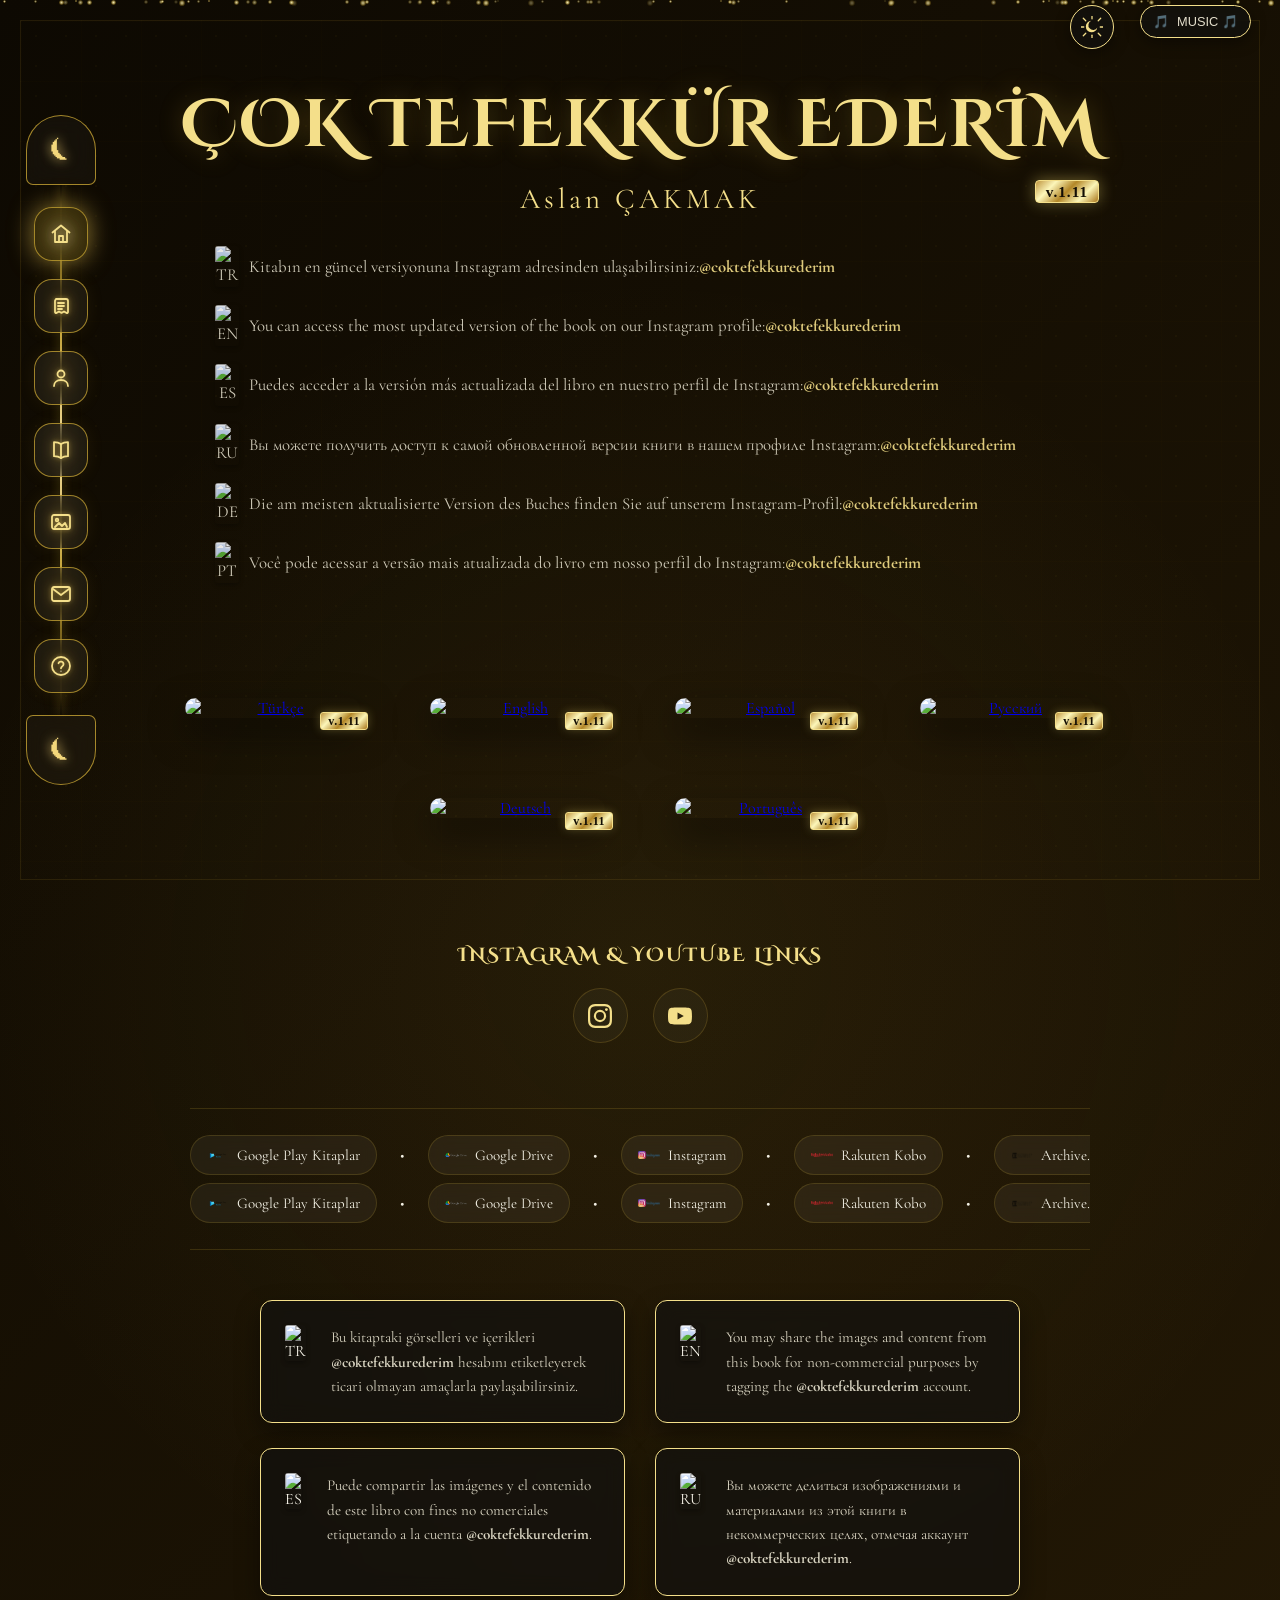
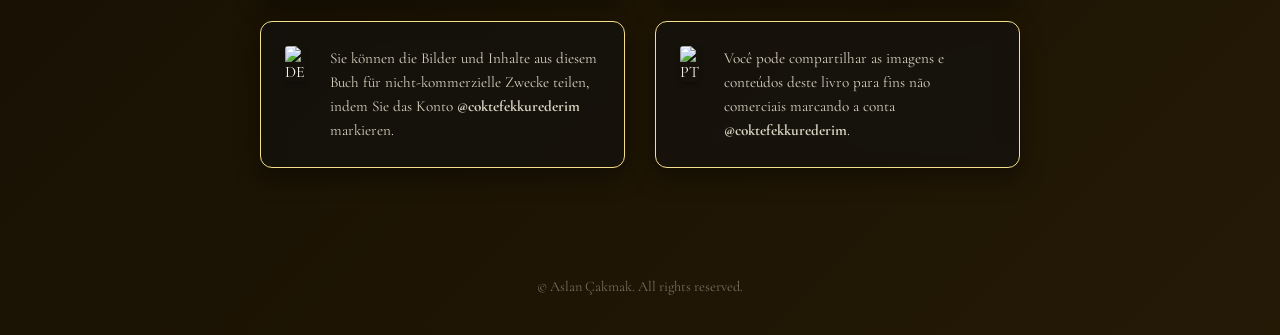
==== index.html @ 4cf6c221 "Update index.html" ====
<!DOCTYPE html>
<html lang="tr">
<head>

  
  <meta name="google-site-verification" content="zrxO3iqFMXcH77B2QBjtv2QLU4AgntoNHMutXfrVR9o" />
  
<meta charset="UTF-8">
<meta name="viewport" content="width=device-width,initial-scale=1">
<link href="https://fonts.googleapis.com/css2?family=Cinzel+Decorative:wght@400;700&family=Cormorant+Garamond:wght@400;600&family=Inter:wght@400;700&display=swap" rel="stylesheet">
<title>ÇOK TEFEKKÜR EDERİM | Aslan ÇAKMAK</title>
<meta name="description" content="Kitabın en güncel versiyonuna yazı kısmı">
<link rel="stylesheet" href="style.css">

<link rel="icon" type="image/png" href="logo.png">

<!-- SEO Küresel Çok Dilli (Hreflang) Etiketleri - 30 Dil -->
  <link rel="alternate" hreflang="x-default" href="https://coktefekkurederim.github.io/" />
  
  <!-- Mevcut Aktif Dilleriniz -->
  <link rel="alternate" hreflang="tr" href="https://coktefekkurederim.github.io/" />
  <link rel="alternate" hreflang="en" href="https://coktefekkurederim.github.io/" />
  <link rel="alternate" hreflang="es" href="https://coktefekkurederim.github.io/" />
  <link rel="alternate" hreflang="ru" href="https://coktefekkurederim.github.io/" />
  <link rel="alternate" hreflang="de" href="https://coktefekkurederim.github.io/" />
  <link rel="alternate" hreflang="pt" href="https://coktefekkurederim.github.io/" />

<!-- Open Graph (OG) Sosyal Medya Kart Etiketleri -->
  <meta property="og:title" content="ÇOK TEFEKKÜR EDERİM | Aslan ÇAKMAK" />
  <meta property="og:description" content="Temiz, sade ve net bir dil kullanarak; Kur'an, hadis, sünnet ve bilim çizgisinde hep beraber çıkacağımız sohbet tadında bir tefekkür ve düşünce yolculuğu." />
  <meta property="og:image" content="https://coktefekkurederim.github.io/kapak_tr.png" />
  <meta property="og:url" content="https://coktefekkurederim.github.io/" />
  <meta property="og:type" content="book" />
  <meta property="og:site_name" content="Çok Tefekkür Ederim" />
  <meta property="og:locale" content="tr_TR" />

  <!-- Twitter / X Kart Tasarım Etiketleri -->
  <meta name="twitter:card" content="summary_large_image" />
  <meta name="twitter:title" content="ÇOK TEFEKKÜR EDERİM | Aslan ÇAKMAK" />
  <meta name="twitter:description" content="Temiz, sade ve net bir dil kullanarak; Kur'an, hadis, sünnet ve bilim çizgisinde hep beraber çıkacağımız sohbet tadında bir tefekkür ve düşünce yolculuğu." />
  <meta name="twitter:image" content="https://coktefekkurederim.github.io/kapak_tr.png" />

<link rel="canonical" href="https://coktefekkurederim.github.io/">

  <!-- Küresel Kitap, Çeviri ve Yazar Yapılandırılmış Veri (Schema.org) -->
  <script type="application/ld-json">
  {
    "@context": "https://schema.org",
    "@type": "Book",
    "name": "ÇOK TEFEKKÜR EDERİM",
    "description": "Kur’an, hadis, sünnet ve bilim çizgisinde, okuyucuyu tefekkür etmeye yani olayın farkında olmadığımız yönleri hakkında derin düşünmeye şevklendiren bir düşünce yolculuğu.",
    "url": "https://coktefekkurederim.github.io/",
    "bookFormat": "https://schema.org/EBook",
    "image": "https://coktefekkurederim.github.io/kapak_tr.png",
    "author": {
      "@type": "Person",
      "name": "Aslan ÇAKMAK",
      "jobTitle": "Author",
      "sameAs": [
        "https://www.instagram.com/coktefekkurederim/",
        "https://www.youtube.com/@coktefekkurederim"
      ]
    },
    "publisher": {
      "@type": "Person",
      "name": "Aslan ÇAKMAK"
    },

    /* Arama Motorları İçin Odak Anahtar Kelimeler (Keywords) */
    "keywords": "Tefekkür, Düşünce Yolculuğu, Kur'an ve Bilim, İslam, Hadis, Sünnet, Maneviyat, İnanç, Aslan Çakmak, Çok Tefekkür Ederim, Contemplation of the Truth", Allah, iman, islam, Hz. Muhammed (SAV), ahiret, cennet, cehennem, sırat köprüsü, iman kitabı, ücretsiz kitap, ebook, e-kitap, müslüman, müslümanlık, şeytan, melek, ibadet, ilmihal, ahir zaman, risale-i nur, risale, nur, hakikat, Bediüzzaman, Said Nursi, Kur'an, Kuran, Qur'an, Quran" 
    
    /* Küresel Arama Motorları İçin Hedeflenen 30 Dil */
    "inLanguage": [
      "tr", "en", "es", "ru", "de", "pt", "ar", "fr", "zh", "fa", 
      "ur", "id", "ms", "az", "uz", "kk", "it", "ja", "ko", "hi", 
      "bn", "nl", "pl", "sv", "no", "fi", "sw", "ha", "th", "vi"
    ],

    /* Aktif Olarak Sunulan 6 Ana Çevirinin Resmi Detayları */
    "workTranslation": [
      {
        "@type": "Book",
        "name": "ÇOK TEFEKKÜR EDERİM",
        "inLanguage": "tr",
        "image": "https://coktefekkurederim.github.io/kapak_tr.png",
        "description": "Temiz sade ve net bir dil kullanmaya özen göstererek, mümkün olduğunca her yaşın anlayabileceği, sohbet tadında bir düşünce yolculuğuna hep beraber çıkmaktır."
      },
      {
        "@type": "Book",
        "name": "CONTEMPLATION OF THE TRUTH",
        "inLanguage": "en",
        "image": "https://coktefekkurederim.github.io/kapak_en.png",
        "description": "My aim is not to provide long academic texts, but rather to spark short 'flashes' that draw attention to what is right in front of our eyes yet unseen, and to encourage the reader to reflect deeply."
      },
      {
        "@type": "Book",
        "name": "CONTEMPLACIÓN DA LA VERDAD",
        "inLanguage": "es",
        "image": "https://coktefekkurederim.github.io/kapak_es.png",
        "description": "Todo lo escrito se encuentra dentro de la línea del Corán, los hadices, la sunnah y la ciencia. Mi propósito es encender pequeñas chispas que lleven al lector a la reflexión profunda."
      },
      {
        "@type": "Book",
        "name": "СОЗЕРЦАНИЕ ИСТИНЫ",
        "inLanguage": "ru",
        "image": "https://coktefekkurederim.github.io/kapak_ru.png",
        "description": "Всё содержание этой работы находится в рамках Корана, хадисов, Сунны и науки. Моя цель — использовать чистый, простой и ясный язык и вместе отправиться в разговорное путешествие размышления."
      },
      {
        "@type": "Book",
        "name": "BETRACHTUNG DER WAHRHEIT",
        "inLanguage": "de",
        "image": "https://coktefekkurederim.github.io/kapak_de.png",
        "description": "Das gesamte dieser Schrift steht im Rahmen des Qur’an, der Hadithe, der Sunna und der Wissenschaft. Ich beabsichtige, eine klare, einfache und verständliche Sprache zu verwenden."
      },
      {
        "@type": "Book",
        "name": "CONTEMPLAÇÃO DA VERDADE",
        "inLanguage": "pt",
        "image": "https://coktefekkurederim.github.io/kapak_pt.png",
        "description": "Todo o conteúdo deste texto está dentro do enquadramento do Alcorão, dos hadiths, da Sunna e da ciência. O meu objetivo é provocar pequenos 'clarões' que chamem a atenção para aquilo que está diante dos nossos olhos."
      }
    ]
  }
  </script>
  
</head>

<body>

  <!-- YAN PANEL -->
  
<div class="side-frame">

    <div class="frame-top">
        <div class="frame-star">⏾</div>
    </div>

    <nav class="frame-menu">

        <button class="frame-btn active">
            <span class="icon">
<svg viewBox="0 0 24 24">
<path d="M3.5 10.5L12 3.5L20.5 10.5"/>
<path d="M6 9.5V20H18V9.5"/>
<path d="M10 20V14H14V20"/>
</svg></span>
            <span class="label">Ana Sayfa</span>
        </button>

<button class="frame-btn">
    <span class="icon">
        <svg viewBox="0 0 24 24">
            <path d="M7 5h10a2 2 0 0 1 2 2v11a1 1 0 0 1-1.5.86L15 17.5l-2.5 1.36L10 17.5l-2.5 1.36A1 1 0 0 1 6 18V7a2 2 0 0 1 2-2z"/>
            <path d="M9 9h6"/>
            <path d="M9 12h6"/>
            <path d="M9 15h4"/>
        </svg>
    </span>
    <span class="label">Çeviriler</span>
</button>


      
        <button class="frame-btn">
            <span class="icon">
<svg viewBox="0 0 24 24">
<circle cx="12" cy="8" r="3.5"/>
<path d="M5 20c0-3.8 3-6 7-6s7 2.2 7 6"/>
</svg></span>
            <span class="label">Müellif</span>
        </button>

        <button class="frame-btn">
            <span class="icon">
<svg viewBox="0 0 24 24">
<path d="M12 6c-1.8-1.2-4-1.8-7-1.8v14c3 0 5.2.6 7 1.8"/>
<path d="M12 6c1.8-1.2 4-1.8 7-1.8v14c-3 0-5.2.6-7 1.8"/>
<path d="M12 6v14"/>
</svg></span>
            <span class="label">Kitap Hakkında</span>
        </button>

        <button class="frame-btn">
            <span class="icon">
<svg viewBox="0 0 24 24">
<rect x="3" y="5" width="18" height="14" rx="2"/>
<circle cx="8" cy="10" r="1.3"/>
<path d="M6 17l4-4l3 3l3-3l2 4"/>
</svg></span>
            <span class="label">Galeri</span>
        </button>

        <button class="frame-btn">
            <span class="icon">
<svg viewBox="0 0 24 24">
<rect x="3" y="5" width="18" height="14" rx="2"/>
<path d="M4 7l8 6l8-6"/>
</svg></span>
            <span class="label">İletişim</span>
        </button>

        <button class="frame-btn">
            <span class="icon">
<svg viewBox="0 0 24 24">
<circle cx="12" cy="12" r="9"/>
<path d="M9.5 9.2a2.6 2.6 0 015 1.1c0 2-2.5 2.2-2.5 4"/>
<circle cx="12" cy="17.2" r=".6" fill="currentColor" stroke="none"/>
</svg></span>
            <span class="label">SSS</span>
        </button>

    </nav>

    <div class="frame-bottom">
        <div class="frame-star">⏾</div>
    </div>

</div>


  
  <!-- TEMA DEĞİŞTİRİCİ -->
  <div class="theme-switcher">

    <button id="palette-btn">
<svg viewBox="0 0 24 24" width="22" height="22" fill="none">

    <!-- Hilal -->
    <path
        d="M17.8 12.5
           A6.3 6.3 0 1 1
           11.2 5.2
           A5.2 5.2 0 1 0
           17.8 12.5Z"
        fill="currentColor"/>

    <!-- Işınlar -->
    <g stroke="currentColor"
       stroke-width="1.4"
       stroke-linecap="round">

        <line x1="12" y1="-0.5" x2="12" y2="3"/>

        <line x1="12" y1="21" x2="12" y2="24.5"/>

        <line x1="-0.5" y1="12" x2="3" y2="12"/>

        <line x1="21" y1="12" x2="24.5" y2="12"/>

        <line x1="2.5" y1="2.5" x2="5.2" y2="5.2"/>

        <line x1="18.8" y1="18.8" x2="21.5" y2="21.5"/>

        <line x1="2.5" y1="21.5" x2="5.2" y2="18.8"/>

        <line x1="18.8" y1="5.2" x2="21.5" y2="2.5"/>

    </g>

</svg>
</button>

    <div id="theme-menu" class="theme-menu">

        <div class="theme-color gold" data-theme="gold" title="Imperial Gold"></div>

        <div class="theme-color ivory" data-theme="light" title="Ivory"></div>

        <div class="theme-color blue" data-theme="blue" title="Royal Blue"></div>

        <div class="theme-color green" data-theme="green" title="Emerald Green"></div>

        <div class="theme-color pink" data-theme="pink" title="Powder Pink"></div>

    </div>

</div>
  <!-- TEMA DEĞİŞTİRİCİ SONU -->




  
  <audio id="bgMusic" loop>
  <source src="muzik.mp3" type="audio/mpeg">
  Tarayıcınız ses ögesini desteklemiyor.
</audio>

    <button id="musicToggle" class="music-btn breathing-btn" aria-label="Müziği Çal/Durdur">
  <span class="music-icon">🎵</span>
  <span class="music-text">MUSIC 🎵 </span>
</button>
  
<div class="gold-dust-container" id="goldDust"></div>


  
<header id="main-content" class="hero">

  
  
  <div class="fade-in-title">
    <h1>ÇOK TEFEKKÜR EDER<span>İM<span class="version-badge">v.1.11</span></span></h1>
    <h2>Aslan ÇAKMAK</h2>
  </div>


  <div id="content-area">  <!-- MAIN CONTENT - YAN PANELDE BUTONA BASINCA DEĞİŞECEK KISIM -->

    <div id="home-page">

    
  <div class="subtitle">
  <p class="lang-text">
    <img src="https://flagcdn.com/w40/tr.png" class="flag-icon" alt="TR"> 
    Kitabın en güncel versiyonuna Instagram adresinden ulaşabilirsiniz: <strong>@coktefekkurederim</strong>
  </p>
  <p class="lang-text">
    <img src="https://flagcdn.com/w40/gb.png" class="flag-icon" alt="EN"> 
    You can access the most updated version of the book on our Instagram profile: <strong>@coktefekkurederim</strong>
  </p>
  <p class="lang-text">
    <img src="https://flagcdn.com/w40/es.png" class="flag-icon" alt="ES"> 
    Puedes acceder a la versión más actualizada del libro en nuestro perfil de Instagram: <strong>@coktefekkurederim</strong>
  </p>
  <p class="lang-text">
    <img src="https://flagcdn.com/w40/ru.png" class="flag-icon" alt="RU"> 
    Вы можете получить доступ к самой обновленной версии книги в нашем профиле Instagram: <strong>@coktefekkurederim</strong>
  </p>
  <p class="lang-text">
    <img src="https://flagcdn.com/w40/de.png" class="flag-icon" alt="DE"> 
    Die am meisten aktualisierte Version des Buches finden Sie auf unserem Instagram-Profil: <strong>@coktefekkurederim</strong>
  </p>
  <p class="lang-text">
    <img src="https://flagcdn.com/w40/pt.png" class="flag-icon" alt="PT"> 
    Você pode acessar a versão mais atualizada do livro em nosso perfil do Instagram: <strong>@coktefekkurederim</strong>
  </p>
</div>

<div class="dock">
  <a href="turkce.pdf" target="_blank" class="book">
      <img src="kapak_tr.png" alt="Türkçe">
      <span class="book-version">v.1.11</span>
      <div class="book-intro">
        <h4>ÇOK TEFEKKÜR EDERİM</h4>
        <p>Dinini öğrenmek isteyen kişinin, bu zamanda, sağlıklı ve
geçerli bir kaynak bulamadığını, ulaşabildiği kaynakların büyük
çoğunluğunun, yetkin bir ağızdan tepeden inme olduğunu, eski dil
kullanımının yaygın olduğunu bu sebeple anlamakta zorlandığını
ve tek düze anlatım ile kişiyi kısa sürede sıkmaya başladığını
gördüm. Özellikle sosyal medyanın her yere nüfuz etmesi sebebiyle
doğru bilgiye de ulaşmanın zorlaştığını düşünüyorum. Bu sebeple
amacım, uzun uzun kitabi bilgiler vermek yerine kısa kıvılcımlarla
aslında gözümüzün önünde olan ancak göremediğimiz,
ciddiyetinin farkında olmadığımız bazı tespitler hakkında
okuyucuyu tefekkür etmeye yani olayın farkında olmadığımız
yönleri hakkında derin düşünmeye şevklendirmektir.
Yazımın tamamı Kur’an, hadis, sünnet ve bilim
çizgisindedir. Amacım akademik tarzda ayet, hadis ve makale
göndermeleri ile yazıyı doldurup, okuyucuyu bunaltmaktan daha
çok, temiz sade ve net bir dil kullanmaya özen göstererek, mümkün
olduğunca her yaşın anlayabileceği, sohbet tadında bir düşünce
yolculuğuna hep beraber çıkmaktır.
Sizden ricam, burada yazılanları roman okur gibi
okumayınız. Kendinizi geriye çekip, objektif bir biçimde, kalbinizi
dinleyerek okuyunuz. Amacınız çatışmak değil bir şekilde
faydalanmak olsun.
Ne yazık ki çevremizde duyduğumuz çok şey olmasına
rağmen, kalben dinleyebildiklerimiz çok az.</p>
      </div>
  </a>

  <a href="english.pdf" target="_blank" class="book">
      <img src="kapak_en.png" alt="English">
      <span class="book-version">v.1.11</span>
      <div class="book-intro">
        <h4>CONTEMPLATION OF THE TRUTH</h4>
        <p>I have observed that a person who seeks to learn their
religion in this age struggles to find a healthy and reliable source.
Most of the sources that can be accessed come from authoritative
voices handed down from above, the use of old language is
widespread, and for this reason they are difficult to understand. On
top of that, their monotonous style often starts to bore the reader in
a short time. Especially with social media spreading everywhere,
reaching correct information has become even harder. For this
reason, my aim is not to provide long academic texts, but rather to
spark short “flashes” that draw attention to what is right in front of
our eyes yet unseen, and to encourage the reader to reflect deeply
on aspects of events we fail to notice.
The entirety of this writing is within the framework of the
Qur’an, hadith, the Sunnah, and science. My goal is not to fill the
text with academic references to verses, narrations, and articles in
a way that overwhelms the reader. Instead, I aim to use a clean,
simple, and clear language, and to embark together on a
conversational journey of thought that can be understood by people
of all ages as much as possible.
I ask you not to read what is written here as you would a
novel. Step back, read objectively, and listen with your heart. Let
your aim be to benefit in some way, not to argue.
Unfortunately, although we hear many things around us,
there are very few things we are able to truly listen to with the heart.</p>
      </div>
  </a>

  <a href="espanol.pdf" target="_blank" class="book">
      <img src="kapak_es.png" alt="Español">
      <span class="book-version">v.1.11</span>
      <div class="book-intro">
        <h4>CONTEMPLACIÓN DE LA VERDAD</h4>
        <p>La persona que desea aprender su religión en este tiempo se
encuentra con que no logra hallar una fuente sana y válida. La gran
mayoría de los recursos a los que puede acceder son presentados
desde una autoridad distante y sin intermediación, y además el uso
extendido de un lenguaje antiguo dificulta su comprensión, lo que
provoca que, con un estilo monótono, el lector termine por fatigarse
en poco tiempo. En especial, debido a la penetración de las redes
sociales en todos los ámbitos, considero que incluso el acceso a la
información correcta se ha vuelto más difícil. Por ello, mi propósito
no es ofrecer extensas informaciones académicas, sino encender
pequeñas chispas que lleven al lector a la reflexión, es decir, a un
pensamiento profundo sobre aspectos de la realidad que tenemos
ante nuestros ojos pero que no percibimos, y de los que no somos
conscientes en su verdadera importancia.
Todo lo escrito se encuentra dentro de la línea del Corán,
los hadices, la sunnah y la ciencia. Mi objetivo no es saturar el texto
con citas de versículos, narraciones o artículos académicos en un
estilo puramente académico que agote al lector, sino procurar un
lenguaje limpio, sencillo y claro, y emprender juntos un viaje de
pensamiento con un tono lo más cercano posible a una
conversación, accesible para toda edad.
Mi petición hacia el lector es que no lea estas páginas como
quien lee una novela. Más bien, que se retire interiormente y las lea
7
de forma objetiva, escuchando su corazón. Que el propósito no sea
el conflicto, sino el beneficio que pueda obtenerse de ello.
Lamentablemente, aunque escuchamos muchas cosas a
nuestro alrededor, aquello que realmente podemos escuchar con el
corazón es muy poco.</p>
      </div>
  </a>

  <a href="russian.pdf" target="_blank" class="book">
      <img src="kapak_ru.png" alt="Русский">
      <span class="book-version">v.1.11</span>
      <div class="book-intro">
        <h4>СОЗЕРЦАНИЕ ИСТИНЫ </h4>
        <p>Я заметил, что человек, стремящийся изучить свою
религию в наше время, испытывает трудности в поиске
здорового и надёжного источника. Большинство доступных
источников передаются авторитетными голосами сверху вниз,
широко используется старый язык, и по этой причине они
трудны для понимания. Кроме того, их монотонный стиль
довольно быстро утомляет читателя. Особенно в условиях
повсеместного распространения социальных сетей доступ к
достоверной информации стал ещё сложнее. По этой причине
моя цель — не предоставлять длинные академические тексты,
а скорее создавать короткие «вспышки», которые привлекают
внимание к тому, что прямо перед нашими глазами, но
остаётся незамеченным, и побуждают читателя глубоко
размышлять о тех аспектах событий, которые мы упускаем из
виду.
Всё содержание этой работы находится в рамках Корана,
хадисов, Сунны и науки. Моя цель — не перегружать текст
академическими ссылками на аяты, предания и статьи таким
образом, чтобы это утомляло читателя. Напротив, я стремлюсь
использовать чистый, простой и ясный язык и вместе
отправиться в разговорное путешествие размышления,
которое, насколько это возможно, будет понятно людям всех
возрастов.
7
Я прошу не читать написанное здесь как роман. Отстранитесь,
читайте объективно и слушайте сердцем. Пусть вашей целью
будет извлечь пользу, а не вступать в спор.
К сожалению, хотя мы слышим многое вокруг нас, очень
немногое мы действительно способны услышать сердцем.</p>
      </div>
  </a>

  <a href="german.pdf" target="_blank" class="book">
      <img src="kapak_de.png" alt="Deutsch">
      <span class="book-version">v.1.11</span>
      <div class="book-intro">
        <h4>BETRACHTUNG DER WAHRHEIT </h4>
        <p>Ich habe beobachtet, dass eine Person, die in dieser Zeit ihre
Religion lernen möchte, Schwierigkeiten hat, eine gesunde und
verlässliche Quelle zu finden. Die meisten der zugänglichen
Quellen stammen aus von oben überlieferten autoritativen
Stimmen, die Verwendung alter Sprache ist weit verbreitet, und aus
diesem Grund sind sie schwer zu verstehen. Darüber hinaus beginnt
ihr monotoner Stil den Leser oft schon nach kurzer Zeit zu
langweilen. Besonders durch die allgegenwärtige Verbreitung der
sozialen Medien ist es noch schwieriger geworden, die richtige
Information zu erreichen. Aus diesem Grund ist mein Ziel nicht,
lange akademische Texte bereitzustellen, sondern vielmehr kurze
„Impulse“ zu erzeugen, die auf das aufmerksam machen, was direkt
vor unseren Augen liegt, aber dennoch nicht gesehen wird, und den
Leser dazu anzuregen, über Aspekte von Ereignissen
nachzudenken, die wir zu übersehen pflegen.
Das gesamte dieser Schrift steht im Rahmen des Qur’an, der
Hadithe, der Sunna und der Wissenschaft. Mein Ziel ist es nicht,
den Text mit akademischen Verweisen auf Verse, Überlieferungen
und Artikel in einer Weise zu überladen, die den Leser erdrückt.
Stattdessen beabsichtige ich, eine klare, einfache und verständliche
Sprache zu verwenden und gemeinsam eine gedankliche,
gesprächsartige Reise zu unternehmen, die möglichst für Menschen
jeden Alters verständlich ist.
7
Ich bitte dich, das hier Geschriebene nicht wie einen Roman
zu lesen. Tritt einen Schritt zurück, lies objektiv und höre mit
deinem Herzen zu. Lass dein Ziel sein, in irgendeiner Weise Nutzen
zu ziehen, nicht zu streiten.
Leider hören wir zwar viele Dinge um uns herum, aber es
gibt nur sehr wenige Dinge, die wir wirklich mit dem Herzen zu
hören vermögen.</p>
      </div>
  </a>

  <a href="portugues.pdf" target="_blank" class="book">
      <img src="kapak_pt.png" alt="Português">
      <span class="book-version">v.1.11</span>
      <div class="book-intro">
        <h4>CONTEMPLAÇÃO DA VERDADE</h4>
        <p>Observei que uma pessoa que busca aprender a sua religião
nesta época encontra dificuldades para acessar uma fonte saudável
e confiável. A maior parte das fontes disponíveis vem de vozes de
autoridade transmitidas de forma hierárquica, o uso de linguagem
antiga é predominante e, por isso, tornam-se difíceis de
compreender. Além disso, o estilo repetitivo e monótono faz com
que o leitor perca rapidamente o interesse. Especialmente com a
disseminação das redes sociais, o acesso à informação correta
tornou-se ainda mais difícil. Por essa razão, o meu objetivo não é
apresentar textos longos de caráter acadêmico, mas sim provocar
pequenos “clarões” que chamem a atenção para aquilo que está
diante dos nossos olhos, mas que não vemos, e incentivar o leitor a
refletir profundamente sobre aspectos dos acontecimentos que
deixamos de perceber.
Todo o conteúdo deste texto está dentro do enquadramento
do Alcorão, dos hadiths, da Sunna e da ciência. O meu objetivo não
é preencher o texto com referências acadêmicas extensas de
versículos, narrativas e artigos de forma a sobrecarregar o leitor.
Em vez disso, procuro utilizar uma linguagem limpa, simples e
clara, e embarcar juntos numa jornada de pensamento em forma de
conversa, que possa ser compreendida por pessoas de todas as
idades, na medida do possível.
Peço que não leia o que está escrito aqui como se fosse um
romance. Afaste-se, leia de forma objetiva e escute com o coração.
7
Que o seu objetivo seja beneficiar-se de alguma forma, e não
discutir.
Infelizmente, embora ouçamos muitas coisas ao nosso
redor, há muito poucas que realmente conseguimos ouvir com o
coração. </p>
      </div>
  </a>
</div>
    


<section class="social-section">
  <h3>INSTAGRAM & YOUTUBE LINKS</h3>
  <div class="social-icons">
    <a href="https://www.instagram.com/coktefekkurederim/" target="_blank" class="social-btn instagram" title="Instagram">
      <svg viewBox="0 0 24 24"><path d="M12 2.163c3.204 0 3.584.012 4.85.07 3.252.148 4.771 1.691 4.919 4.919.058 1.265.069 1.645.069 4.849 0 3.205-.012 3.584-.069 4.849-.149 3.225-1.664 4.771-4.919 4.919-1.266.058-1.644.07-4.85.07-3.204 0-3.584-.012-4.849-.07-3.26-.149-4.771-1.699-4.919-4.92-.058-1.265-.07-1.644-.07-4.849 0-3.204.013-3.583.07-4.849.149-3.227 1.664-4.771 4.919-4.919 1.266-.057 1.645-.069 4.849-.069zM12 0C8.741 0 8.333.014 7.053.072 2.695.272.273 2.69.073 7.051.014 8.333 0 8.741 0 12c0 3.259.014 3.668.072 4.948.2 4.358 2.618 6.78 6.98 6.98 1.281.058 1.689.072 4.948.072 3.259 0 3.668-.014 4.948-.072 4.354-.2 6.782-2.618 6.979-6.98.059-1.28.073-1.689.073-4.948 0-3.259-.014-3.667-.072-4.947-.196-4.354-2.617-6.78-6.979-6.98C15.668.014 15.259 0 12 0zm0 5.838a6.162 6.162 0 100 12.324 6.162 6.162 0 000-12.324zM12 16a4 4 0 110-8 4 4 0 010 8zm6.406-11.845a1.44 1.44 0 100 2.881 1.44 1.44 0 000-2.881z"/></svg>
    </a>
    <a href="https://www.youtube.com/@coktefekkurederim" target="_blank" class="social-btn youtube" title="YouTube">
      <svg viewBox="0 0 24 24"><path d="M23.498 6.186a3.016 3.016 0 00-2.122-2.136C19.505 3.545 12 3.545 12 3.545s-7.505 0-9.377.505A3.017 3.017 0 00.502 6.186C0 8.07 0 12 0 12s0 3.93.502 5.814a3.016 3.016 0 002.122 2.136c1.871.505 9.376.505 9.376.505s7.505 0 9.377-.505a3.015 3.015 0 002.122-2.136C24 15.93 24 12 24 12s0-3.93-.502-5.814zM9.545 15.568V8.432L15.818 12l-6.273 3.568z"/></svg>
    </a>
  </div>
</section>

<!-- KAYAN ŞERİT BAŞI -->

<section class="portal-marquee">

    <!-- ÜST SATIR -->
    <div class="marquee marquee-left">
        <div class="marquee-track">

            <span class="portal"><img src="icons/google-play.png"> Google Play Kitaplar</span>
            <span class="dot">•</span>

            <span class="portal"><img src="icons/google-drive.png"> Google Drive</span>
            <span class="dot">•</span>

            <span class="portal"><img src="icons/instagram.png"> Instagram</span>
            <span class="dot">•</span>

            <span class="portal"><img src="icons/kobo.png"> Rakuten Kobo</span>
            <span class="dot">•</span>

            <span class="portal"><img src="icons/archive.png"> Archive.org</span>
            <span class="dot">•</span>

            <span class="portal"><img src="icons/academia.jpg"> Academia.edu</span>
            <span class="dot">•</span>

            <span class="portal"><img src="icons/zlibrary.webp"> Z-Library</span>
            <span class="dot">•</span>

            <span class="portal"><img src="icons/annas-archive.webp"> Anna's Archive</span>
            <span class="dot">•</span>

            <span class="portal"><img src="icons/linkedin.png"> LinkedIn</span>
            <span class="dot">•</span>

            <span class="portal"><img src="icons/openlibrary.png"> OpenLibrary</span>
            <span class="dot">•</span>

            <span class="portal calameo"><img src="icons/calameo.png"> Calaméo</span>
            <span class="dot">•</span>

            <span class="portal"><img src="icons/wattpad.png"> Wattpad</span>
            <span class="dot">•</span>

            <span class="portal"><img src="icons/github.png"> GitHub</span>
            <span class="dot">•</span>

            <span class="portal"><img src="icons/youtube.png"> YouTube</span>
            <span class="dot">•</span>

            <span class="portal"><img src="icons/milli-kutuphane.png"> Millî Kütüphane</span>
            <span class="dot">•</span>

            <span class="portal"><img src="icons/wayback.webp"> Wayback Machine</span>
            <span class="dot">•</span>

            <span class="portal"><img src="icons/scholar.png"> Google Scholar</span>
            <span class="dot">•</span>

            <span class="portal"><img src="icons/scribd.png"> Scribd</span>
            <span class="dot">•</span>

            <span class="portal"><img src="icons/slideshare.webp"> SlideShare</span>
            <span class="dot">•</span>

            <span class="portal"><img src="icons/goodreads.webp"> Goodreads</span>
            <span class="dot">•</span>

            <span class="portal"><img src="icons/babil.png"> Babil</span>
            <span class="dot">•</span>

            <span class="portal"><img src="icons/nadirkitap.png"> NadirKitap</span>
            <span class="dot">•</span>

            <span class="portal"><img src="icons/ifla.webp"> IFLA</span>
            <span class="dot">•</span>

            <span class="portal"><img src="icons/millet.png"> Cumhurbaşkanlığı Millet Kütüphanesi</span>
            <span class="dot">•</span>

            <span class="portal"><img src="icons/tokat.jpg"> TOKAT (Toplu Katalog)</span>

                      <span class="portal"><img src="icons/google-play.png"> Google Play Kitaplar</span>
            <span class="dot">•</span>

            <span class="portal"><img src="icons/google-drive.png"> Google Drive</span>
            <span class="dot">•</span>

            <span class="portal"><img src="icons/instagram.png"> Instagram</span>
            <span class="dot">•</span>

            <span class="portal"><img src="icons/kobo.png"> Rakuten Kobo</span>
            <span class="dot">•</span>

            <span class="portal"><img src="icons/archive.png"> Archive.org</span>
            <span class="dot">•</span>

            <span class="portal"><img src="icons/academia.jpg"> Academia.edu</span>
            <span class="dot">•</span>

            <span class="portal"><img src="icons/zlibrary.webp"> Z-Library</span>
            <span class="dot">•</span>

            <span class="portal"><img src="icons/annas-archive.webp"> Anna's Archive</span>
            <span class="dot">•</span>

            <span class="portal"><img src="icons/linkedin.png"> LinkedIn</span>
            <span class="dot">•</span>

            <span class="portal"><img src="icons/openlibrary.png"> OpenLibrary</span>
            <span class="dot">•</span>

            <span class="portal calameo"><img src="icons/calameo.png"> Calaméo</span>
            <span class="dot">•</span>

            <span class="portal"><img src="icons/wattpad.png"> Wattpad</span>
            <span class="dot">•</span>

            <span class="portal"><img src="icons/github.png"> GitHub</span>
            <span class="dot">•</span>

            <span class="portal"><img src="icons/youtube.png"> YouTube</span>
            <span class="dot">•</span>

            <span class="portal"><img src="icons/milli-kutuphane.png"> Millî Kütüphane</span>
            <span class="dot">•</span>

            <span class="portal"><img src="icons/wayback.webp"> Wayback Machine</span>
            <span class="dot">•</span>

            <span class="portal"><img src="icons/scholar.png"> Google Scholar</span>
            <span class="dot">•</span>

            <span class="portal"><img src="icons/scribd.png"> Scribd</span>
            <span class="dot">•</span>

            <span class="portal"><img src="icons/slideshare.webp"> SlideShare</span>
            <span class="dot">•</span>

            <span class="portal"><img src="icons/goodreads.webp"> Goodreads</span>
            <span class="dot">•</span>

            <span class="portal"><img src="icons/babil.png"> Babil</span>
            <span class="dot">•</span>

            <span class="portal"><img src="icons/nadirkitap.png"> NadirKitap</span>
            <span class="dot">•</span>

            <span class="portal"><img src="icons/ifla.webp"> IFLA</span>
            <span class="dot">•</span>

            <span class="portal"><img src="icons/millet.png"> Cumhurbaşkanlığı Millet Kütüphanesi</span>
            <span class="dot">•</span>

            <span class="portal"><img src="icons/tokat.jpg"> TOKAT (Toplu Katalog)</span>

        </div>
    </div>

    <!-- ALT SATIR -->
    <div class="marquee marquee-right">
        <div class="marquee-track">

            <span class="portal"><img src="icons/google-play.png"> Google Play Kitaplar</span>
            <span class="dot">•</span>

            <span class="portal"><img src="icons/google-drive.png"> Google Drive</span>
            <span class="dot">•</span>

            <span class="portal"><img src="icons/instagram.png"> Instagram</span>
            <span class="dot">•</span>

            <span class="portal"><img src="icons/kobo.png"> Rakuten Kobo</span>
            <span class="dot">•</span>

            <span class="portal"><img src="icons/archive.png"> Archive.org</span>
            <span class="dot">•</span>

            <span class="portal"><img src="icons/academia.jpg"> Academia.edu</span>
            <span class="dot">•</span>

            <span class="portal"><img src="icons/zlibrary.webp"> Z-Library</span>
            <span class="dot">•</span>

            <span class="portal"><img src="icons/annas-archive.webp"> Anna's Archive</span>
            <span class="dot">•</span>

            <span class="portal"><img src="icons/linkedin.png"> LinkedIn</span>
            <span class="dot">•</span>

            <span class="portal"><img src="icons/openlibrary.png"> OpenLibrary</span>
            <span class="dot">•</span>

            <span class="portal calameo"><img src="icons/calameo.png"> Calaméo</span>
            <span class="dot">•</span>

            <span class="portal"><img src="icons/wattpad.png"> Wattpad</span>
            <span class="dot">•</span>

            <span class="portal"><img src="icons/github.png"> GitHub</span>
            <span class="dot">•</span>

            <span class="portal"><img src="icons/youtube.png"> YouTube</span>
            <span class="dot">•</span>

            <span class="portal"><img src="icons/milli-kutuphane.png"> Millî Kütüphane</span>
            <span class="dot">•</span>

            <span class="portal"><img src="icons/wayback.webp"> Wayback Machine</span>
            <span class="dot">•</span>

            <span class="portal"><img src="icons/scholar.png"> Google Scholar</span>
            <span class="dot">•</span>

            <span class="portal"><img src="icons/scribd.png"> Scribd</span>
            <span class="dot">•</span>

            <span class="portal"><img src="icons/slideshare.webp"> SlideShare</span>
            <span class="dot">•</span>

            <span class="portal"><img src="icons/goodreads.webp"> Goodreads</span>
            <span class="dot">•</span>

            <span class="portal"><img src="icons/babil.png"> Babil</span>
            <span class="dot">•</span>

            <span class="portal"><img src="icons/nadirkitap.png"> NadirKitap</span>
            <span class="dot">•</span>

            <span class="portal"><img src="icons/ifla.webp"> IFLA</span>
            <span class="dot">•</span>

            <span class="portal"><img src="icons/millet.png"> Cumhurbaşkanlığı Millet Kütüphanesi</span>
            <span class="dot">•</span>

            <span class="portal"><img src="icons/tokat.jpg"> TOKAT (Toplu Katalog)</span>

                      <span class="portal"><img src="icons/google-play.png"> Google Play Kitaplar</span>
            <span class="dot">•</span>

            <span class="portal"><img src="icons/google-drive.png"> Google Drive</span>
            <span class="dot">•</span>

            <span class="portal"><img src="icons/instagram.png"> Instagram</span>
            <span class="dot">•</span>

            <span class="portal"><img src="icons/kobo.png"> Rakuten Kobo</span>
            <span class="dot">•</span>

            <span class="portal"><img src="icons/archive.png"> Archive.org</span>
            <span class="dot">•</span>

            <span class="portal"><img src="icons/academia.jpg"> Academia.edu</span>
            <span class="dot">•</span>

            <span class="portal"><img src="icons/zlibrary.webp"> Z-Library</span>
            <span class="dot">•</span>

            <span class="portal"><img src="icons/annas-archive.webp"> Anna's Archive</span>
            <span class="dot">•</span>

            <span class="portal"><img src="icons/linkedin.png"> LinkedIn</span>
            <span class="dot">•</span>

            <span class="portal"><img src="icons/openlibrary.png"> OpenLibrary</span>
            <span class="dot">•</span>

            <span class="portal calameo"><img src="icons/calameo.png"> Calaméo</span>
            <span class="dot">•</span>

            <span class="portal"><img src="icons/wattpad.png"> Wattpad</span>
            <span class="dot">•</span>

            <span class="portal"><img src="icons/github.png"> GitHub</span>
            <span class="dot">•</span>

            <span class="portal"><img src="icons/youtube.png"> YouTube</span>
            <span class="dot">•</span>

            <span class="portal"><img src="icons/milli-kutuphane.png"> Millî Kütüphane</span>
            <span class="dot">•</span>

            <span class="portal"><img src="icons/wayback.webp"> Wayback Machine</span>
            <span class="dot">•</span>

            <span class="portal"><img src="icons/scholar.png"> Google Scholar</span>
            <span class="dot">•</span>

            <span class="portal"><img src="icons/scribd.png"> Scribd</span>
            <span class="dot">•</span>

            <span class="portal"><img src="icons/slideshare.webp"> SlideShare</span>
            <span class="dot">•</span>

            <span class="portal"><img src="icons/goodreads.webp"> Goodreads</span>
            <span class="dot">•</span>

            <span class="portal"><img src="icons/babil.png"> Babil</span>
            <span class="dot">•</span>

            <span class="portal"><img src="icons/nadirkitap.png"> NadirKitap</span>
            <span class="dot">•</span>

            <span class="portal"><img src="icons/ifla.webp"> IFLA</span>
            <span class="dot">•</span>

            <span class="portal"><img src="icons/millet.png"> Cumhurbaşkanlığı Millet Kütüphanesi</span>
            <span class="dot">•</span>

            <span class="portal"><img src="icons/tokat.jpg"> TOKAT (Toplu Katalog)</span>

        </div>
    </div>

</section>

<!-- KAYAN ŞERİT SONU -->

      
<div class="share-grid-container">
  
  <div class="share-card">
    <img src="https://flagcdn.com/w40/tr.png" class="flag-icon" alt="TR">
    <p class="share-text">
      Bu kitaptaki görselleri ve içerikleri <strong>@coktefekkurederim</strong> hesabını etiketleyerek ticari olmayan amaçlarla paylaşabilirsiniz.
    </p>
  </div>

  <div class="share-card">
    <img src="https://flagcdn.com/w40/gb.png" class="flag-icon" alt="EN">
    <p class="share-text">
      You may share the images and content from this book for non-commercial purposes by tagging the <strong>@coktefekkurederim</strong> account.
    </p>
  </div>

  <div class="share-card">
    <img src="https://flagcdn.com/w40/es.png" class="flag-icon" alt="ES">
    <p class="share-text">
      Puede compartir las imágenes y el contenido de este libro con fines no comerciales etiquetando a la cuenta <strong>@coktefekkurederim</strong>.
    </p>
  </div>

  <div class="share-card">
    <img src="https://flagcdn.com/w40/ru.png" class="flag-icon" alt="RU">
    <p class="share-text">
      Вы можете делиться изображениями и материалами из этой книги в некоммерческих целях, отмечая аккаунт <strong>@coktefekkurederim</strong>.
    </p>
  </div>

  <div class="share-card">
    <img src="https://flagcdn.com/w40/de.png" class="flag-icon" alt="DE">
    <p class="share-text">
      Sie können die Bilder und Inhalte aus diesem Buch für nicht-kommerzielle Zwecke teilen, indem Sie das Konto <strong>@coktefekkurederim</strong> markieren.
    </p>
  </div>

  <div class="share-card">
    <img src="https://flagcdn.com/w40/pt.png" class="flag-icon" alt="PT">
    <p class="share-text">
      Você pode compartilhar as imagens e conteúdos deste livro para fins não comerciais marcando a conta <strong>@coktefekkurederim</strong>.
    </p>
  </div>

</div>

    </div> <!-- home-page -->


<!-- KONULAR SAYFASI -->
<div id="subject-page" style="display:none;">

<section class="author-section">

<div class="author-frame">

<div class="subjects-layout">

    <!-- SOL MENÜ -->
    <aside class="subjects-sidebar">

        <h2>ÇEVİRİLER</h2>

        <ul class="subjects-list">

            <li class="active" data-pdf="turkce.pdf">🇹🇷 Türkçe</li>

            <li data-pdf="english.pdf">🇬🇧 English</li>

            <li data-pdf="german.pdf">🇩🇪 Deutsch</li>

            <li data-pdf="russian.pdf">🇷🇺 Русский</li>

            <li data-pdf="espanol.pdf">🇪🇸 Español</li>

            <li data-pdf="portugues.pdf">🇵🇹 Português</li>

        </ul>

    </aside>

    <!-- SAĞ PANEL -->
    <div class="subject-reader">

        <div id="reader-content">
        
        </div>

    </div>

</div>

</div>

</section>

</div>
    
<!-- MÜELLİF SAYFASI -->

    <div id="author-page" style="display:none;">

        <section id="author" class="author-section">

    <div class="author-frame">

        <div class="author-photo">
            <!-- Fotoğrafını buraya ekle -->
            <img src="author.jpg" alt="Aslan ÇAKMAK">
        </div>

        <h1>Aslan ÇAKMAK</h1>

        <h2>Öz Geçmiş</h2>

        <p>
          Aslan ÇAKMAK, hukuk eğitiminin ardından mesleki hayatını avukat olarak sürdürmüş; bununla birlikte öğrenmeyi yalnızca mesleki alanıyla sınırlamamıştır.
          Yıllar boyunca hukuk, İslami ilimler, psikoloji, nörobilim, tarih, felsefe, bilim, yazılım ve sanat gibi farklı disiplinler üzerine yaptığı okumalar ve araştırmalar, düşünce dünyasının şekillenmesinde önemli rol oynamıştır.
          Disiplinler arası bakış açısını benimseyen ÇAKMAK, farklı bilgi alanlarını bir araya getirerek olayları bütüncül bir perspektifle değerlendirmeyi amaçlamaktadır.
          Bu eser de uzun yıllara yayılan araştırma, gözlem ve tefekkür sürecinin bir ürünü olarak kaleme alınmıştır.
        </p>

        <h2>Çalışma Sahaları</h2>

        <h3>Hukuk</h3>

        <p>
        Mesleki çalışmalarını ağırlıklı olarak gayrimenkul hukuku, özel hukuk ve iş hukuku alanlarında sürdürmektedir.
        Analitik düşünme, problem çözme ve hukuki değerlendirme konularındaki deneyimi, farklı disiplinlerdeki çalışmalarına da sistematik bir bakış açısı kazandırmıştır.
        </p>

        <h3>İslami İlimler</h3>
        <p>
        Kur'an-ı Kerim, hadis, siyer ve klasik İslam kaynakları üzerine uzun yıllardır düzenli okumalar yapmakta; dinî meseleleri sahih kaynaklar çerçevesinde anlamaya ve sade bir dille aktarmaya önem vermektedir.
        </p>
      
        <h3>Psikoloji ve Nörobilim</h3>
        <p>
        İnsan davranışları, öğrenme süreçleri ve karar mekanizmaları üzerine yaptığı çalışmalar, insanı anlamaya yönelik bakış açısını geliştirmiş ve eserlerinde kullandığı anlatım diline katkı sağlamıştır.
        </p>

        <h3>Bilim ve Felsefe</h3>
        <p>
        Bilimsel gelişmeleri ve felsefi düşünceyi hakikati anlamaya katkı sağlayan tamamlayıcı alanlar olarak değerlendirmekte; farklı disiplinler arasında ortak noktalar kurmaya önem vermektedir.
        </p>

        <h3>Sanat ve Müzik</h3>
        <p>
        Dijital resim, müzik ve edebiyatla ilgilenmekte; sanatın estetik bakış açısını, üretkenliği ve ifade gücünü geliştiren önemli bir alan olduğuna inanmaktadır.
        </p>

        <h3>Yazılım ve Yapay Zekâ</h3>
        <p>
        Yazılım geliştirme ve yapay zekâ teknolojileriyle ilgilenmekte, dijital çözümler üretmekte ve teknolojik gelişmeleri yakından takip etmektedir.
        </p>
      


      
    </div>

</section>

    </div>
<!-- MÜELLİF SAYFASI SONU -->


    <!-- KİTAP HAKKINDA SAYFASI -->

<div id="book-page" style="display:none;">

<section class="author-section">   <!-- KİTAP HAKKINDA SAYFASI Ama çerçeve  müellif sayfasındaki gibi olsun diye author çerçevesi kullanıyoruz -->

<div class="author-frame">          <!-- KİTAP HAKKINDA SAYFASI Ama çerçeve  müellif sayfasındaki gibi olsun diye author çerçevesi kullanıyoruz-->



<h2>Kitabın Yazılış Amacı</h2>


<p>
Çok Tefekkür Ederim, uzun yıllar boyunca farklı alanlarda yapılan okumaların,
araştırmaların ve tefekkürlerin neticesinde ortaya çıkmış bir eserdir.
</p>


<p>
Bu eserin amacı, okuyucuya yalnızca bilgi aktarmak değil;
günlük hayatta fark edilmeyen hakikatler üzerinde yeniden düşünmeye
vesile olmaktır.
</p>


<p>
Uzun akademik anlatımlar yerine sade, anlaşılır ve sohbet havasında
bir dil kullanılarak her yaştan insanın okuyabileceği bir eser ortaya
koymak hedeflenmiştir.
</p>


<p>
Bu kitap hazır cevaplar vermekten ziyade okuyucuyu düşünmeye,
sorgulamaya ve tefekkür etmeye davet etmektedir.
</p>


</div>

</section>

</div>

     <!-- KİTAP HAKKINDA SAYFASI SONU-->


     <!-- GALERİ SAYFASI BAŞI-->

<div id="gallery-page" style="display:none;">

<section class="author-section">

<div class="author-frame">

<h1>Galeri</h1>

<p class="gallery-info">
BU SAYFADAKİ GÖRSELLERİ, ÜZERİNE TIKLAYARAK İNDİREBİLİR VE TİCARİ OLMAYAN AMAÇLARLA KULLANABİLİRSİNİZ.
</p>

<div class="gallery-grid">

<a href="wallpaper1.jpg" download>
<img src="wallpaper1.jpg" alt="Wallpaper 1">
</a>

<a href="wallpaper2.jpg" download>
<img src="wallpaper2.jpg" alt="Wallpaper 2">
</a>

<a href="wallpaper3.jpg" download>
<img src="wallpaper3.jpg" alt="Wallpaper 3">
</a>

<a href="wallpaper4.jpg" download>
<img src="wallpaper4.jpg" alt="Wallpaper 4">
</a>

<a href="wallpaper5.jpg" download>
<img src="wallpaper5.jpg" alt="Wallpaper 5">
</a>

<a href="wallpaper6.jpg" download>
<img src="wallpaper6.jpg" alt="Wallpaper 6">
</a>
  
</div>

</div>

</section>

</div>

    <!-- GALERİ SAYFASI SONU-->

      <!-- İLETİŞİM SAYFASI BAŞI-->

<div id="contact-page" style="display:none;">

<section class="author-section">

    <div class="author-frame contact-frame">

        <h1>İLETİŞİM</h1>

        <p class="contact-text">
            İletişim için aşağıdaki butonlara tıklayarak Instagram <strong>@coktefekkurederim</strong> profiline ya da YouTube hesabına mesaj atabilir; kitapta bulunmasını istediğiniz konuları, sorularınızı, görüş ve önerilerinizi paylaşabilirsiniz.
        </p>



      <div class="contact-icons">

<a href="https://www.instagram.com/coktefekkurederim/" target="_blank" class="contact-icon">

<svg viewBox="0 0 24 24">
<path d="M12 2.163c3.204 0 3.584.012 4.85.07 3.252.148 4.771 1.691 4.919 4.919.058 1.265.069 1.645.069 4.849 0 3.205-.012 3.584-.069 4.849-.149 3.225-1.664 4.771-4.919 4.919-1.266.058-1.644.07-4.85.07-3.204 0-3.584-.012-4.849-.07-3.26-.149-4.771-1.699-4.919-4.92-.058-1.265-.07-1.644-.07-4.849 0-3.204.013-3.583.07-4.849.149-3.227 1.664-4.771 4.919-4.919 1.266-.057 1.645-.069 4.849-.069zM12 0C8.741 0 8.333.014 7.053.072 2.695.272.273 2.69.073 7.051.014 8.333 0 8.741 0 12c0 3.259.014 3.668.072 4.948.2 4.358 2.618 6.78 6.98 6.98 1.281.058 1.689.072 4.948.072 3.259 0 3.668-.014 4.948-.072 4.354-.2 6.782-2.618 6.979-6.98.059-1.28.073-1.689.073-4.948 0-3.259-.014-3.667-.072-4.947-.196-4.354-2.617-6.78-6.979-6.98C15.668.014 15.259 0 12 0zm0 5.838a6.162 6.162 0 100 12.324 6.162 6.162 0 000-12.324zM12 16a4 4 0 110-8 4 4 0 010 8zm6.406-11.845a1.44 1.44 0 100 2.881 1.44 1.44 0 000-2.881z"/>
</svg>

</a>

<a href="https://www.youtube.com/@coktefekkurederim" target="_blank" class="contact-icon">

<svg viewBox="0 0 24 24">
<path d="M23.498 6.186a3.016 3.016 0 00-2.122-2.136C19.505 3.545 12 3.545 12 3.545s-7.505 0-9.377.505A3.017 3.017 0 00.502 6.186C0 8.07 0 12 0 12s0 3.93.502 5.814a3.016 3.016 0 002.122 2.136c1.871.505 9.376.505 9.376.505s7.505 0 9.377-.505a3.015 3.015 0 002.122-2.136C24 15.93 24 12 24 12s0-3.93-.502-5.814zM9.545 15.568V8.432L15.818 12l-6.273 3.568z"/>
</svg>

</a>

    </div> <!-- contact-icons -->

</div> <!-- author-frame -->

</section>

</div> <!-- contact-page -->

    <!-- İLETİŞİM SAYFASI SONU-->

<!-- SSS SAYFASI BAŞI-->

<!-- SSS SAYFASI BAŞI -->

<div id="faq-page" style="display:none;">

<section class="author-section">

<div class="author-frame faq-frame">

<h1>SIK SORULAN SORULAR</h1>

<p class="faq-info">
Kitap hakkında en çok merak edilen soruların cevaplarını aşağıda bulabilirsiniz.
</p>

<div class="faq-card">
<h2>Kitap ücretli mi?</h2>
<p>
Hayır. Kitabın dijital sürümleri tamamen ücretsiz olarak sunulmaktadır.
</p>
</div>

<div class="faq-card">
<h2>Kitabı paylaşabilir miyim?</h2>
<p>
Evet. Ticari amaç taşımadığı sürece kitabı dilediğiniz gibi paylaşabilir ve başkalarına ulaştırabilirsiniz.
</p>
</div>

<div class="faq-card">
<h2>Kitabı basıp dağıtabilir miyim?</h2>
<p>
Evet. Ticari kazanç elde edilmemesi şartıyla kitabı basabilir ve dağıtabilirsiniz.
</p>
</div>

<div class="faq-card">
<h2>Kitap hangi kaynaklara dayanıyor?</h2>
<p>
Kitap; Kur'an-ı Kerim, sahih hadisler, sünnet ve bilimsel veriler çerçevesinde hazırlanmıştır.
</p>
</div>

<div class="faq-card">
<h2>Kitabı hangi sırayla okumalıyım?</h2>
<p>
Kitabın baştan sona okunması tavsiye edilir. Konular birbirini tamamlayacak şekilde ilerlemektedir.
</p>
</div>

<div class="faq-card">
<h2>Anlamadığım bir bölüm olursa ne yapabilirim?</h2>
<p>
İletişim bölümündeki bağlantılar üzerinden sorularınızı iletebilirsiniz. Geri bildirimler doğrultusunda yeni sürümlerde gerekli açıklamalar eklenebilir.
</p>
</div>

<div class="faq-card">
<h2>Kitap neden ücretsiz?</h2>
<p>
Bu çalışmanın amacı ticari kazanç sağlamak değil, faydalı bilgiyi mümkün olduğunca fazla insana ulaştırabilmektir.
</p>
</div>

<div class="faq-card">
<h2>Yeni sürümleri nasıl takip edebilirim?</h2>
<p>
Kitabın en güncel sürümleri bu internet sitesinde ve Instagram hesabında paylaşılmaktadır.
</p>
</div>

<div class="faq-card">
<h2>Çeviriler resmi mi?</h2>
<p>
Evet. Bu internet sitesinde yayımlanan çeviriler kitabın resmi çevirileridir.
</p>
</div>

<div class="faq-card">
<h2>Kitapta hata görürsem ne yapabilirim?</h2>
<p>
İletişim bölümündeki bağlantılar üzerinden görüş ve önerilerinizi iletebilirsiniz. Tüm yapıcı geri bildirimler dikkatle değerlendirilmektedir.
</p>
</div>
  
</div>

</section>

</div>

<!-- SSS SAYFASI SONU -->


    <!-- SSS SAYFASI SONU-->
    
  </div> <!-- MAIN CONTENT - YAN PANELDE BUTONA BASINCA DEĞİŞECEK KISIM SONU-->


  
</header>
  
<footer>© Aslan Çakmak. All rights reserved.</footer>

<script src="script.js"></script>
</body>
</html>
---- style.css ----
:root {
    --bg1: #0d0902;              /* =====Sol üstten başlayan renk====================================== */
    --bg2: #241905;              /* =====Sağ altta biten renk====================================== */
    --gold: #d4af37;
    --gold2: #f4df8a;
    --text: #f8f5ea;
    --glass: rgba(255, 255, 255, .04);

    --text2:#e3decb;
    --heading:#f4df8a;
    --card:#120d04;
    --subheading:#c9b080;
}

/* ==========================================================
   TEMA DEĞİŞTİRİCİNİN RENKLERİ
========================================================== */

body[data-theme="light"]{

--bg1:#fcecc0;   /* =====Sol üstten başlayan renk====================================== */
--bg2:#997920;   /* =====Sağ altta biten renk====================================== */

--gold:#b98b00;
--gold2:#8b6800;

--text:#222;
--card:white;
--glass:rgba(255,255,255,.7);

--text:#222;
--text2:#000;
--heading:#111;
--subheading:#555;
}
/* Sadece light tema */

body[data-theme="light"] .frame-btn{
    border:1px solid rgba(92,68,10,.85);
}

body[data-theme="light"] .frame-btn .label{
    color:#4b3908;
}

body[data-theme="light"] .frame-btn .icon svg{
    stroke:#5b4612;
}





body[data-theme="blue"]{

--bg1:#07111f;
--bg2:#162d52;

--gold:#d4af37;
--gold2:#ffe38b;

--text:#eef5ff;

--glass:rgba(255,255,255,.05);

}

body[data-theme="green"]{

--bg1:#114f14;
--bg2:#0b420e;

--gold:#d4af37;
--gold2:#ffe38b;

--text:#eef5ff;

--glass:rgba(255,255,255,.05);

}

body[data-theme="pink"]{

--bg1:#722a78;
--bg2:#910170;

--gold:#d4af37;
--gold2:#ffe38b;

--text:#eef5ff;

--glass:rgba(255,255,255,.05);

}

/* ==========================================================
========================================================== */








* { box-sizing: border-box; }
html { scroll-behavior: smooth; }

body {
    margin: 0;
    color: var(--text);
    font-family: "Cormorant Garamond", serif;
    background: 
        radial-gradient(circle at 50% 50%, rgba(212,175,55,0.08), transparent 60%),
        linear-gradient(135deg, var(--bg1), var(--bg2));
    min-height: 100vh;
    overflow-x: hidden;
    position: relative;
}

body::before {
    content: '';
    position: fixed;
    inset: 20px;
    border: 1px solid rgba(212, 175, 55, 0.15);
    background-image: 
        radial-gradient(rgba(212,175,55,0.05) 1px, transparent 1px),
        linear-gradient(to right, rgba(212,175,55,0.02) 1px, transparent 1px),
        linear-gradient(to bottom, rgba(212,175,55,0.02) 1px, transparent 1px);
    background-size: 30px 30px, 60px 60px, 60px 60px;
    opacity: 0.8;
    pointer-events: none;
    z-index: 1;
}


/* ==========================================================
   YAN PANEL
========================================================== */

/* ==========================================================
      SOL MİSTİK MENÜ
==========================================================*/


.side-frame{

    position:fixed;

    top:50%;

    left:22px;

    transform:translateY(-50%);

    width:78px;

    z-index:99999;

    display:flex;

    flex-direction:column;

    align-items:center;

}


/* ALTIN DİKEY ÇİZGİ */

.side-frame::before{

    content:"";

    position:absolute;

    top:70px;

    bottom:70px;

    width:2px;

    background:linear-gradient(

        to bottom,

        transparent,

        rgba(212,175,55,.9),

        rgba(255,235,170,.95),

        rgba(212,175,55,.9),

        transparent

    );

    box-shadow:

    0 0 10px rgba(212,175,55,.5),

    0 0 25px rgba(212,175,55,.2);

}



/* ÜST KUBBE */

.frame-top{

    width:70px;

    height:70px;

    border:1px solid rgba(212,175,55,.75);

    border-radius:40px 40px 8px 8px;

    background:rgba(255,255,255,.03);

    backdrop-filter:blur(12px);

    display:flex;

    justify-content:center;

    align-items:center;

    margin-bottom:22px;

}



/* ALT KUBBE */

.frame-bottom{

    width:70px;

    height:70px;

    border:1px solid rgba(212,175,55,.75);

    border-radius:8px 8px 40px 40px;

    background:rgba(255,255,255,.03);

    backdrop-filter:blur(12px);

    display:flex;

    justify-content:center;

    align-items:center;

    margin-top:22px;

}



/* YILDIZ */

.frame-star{

    font-size:22px;

    color:#f3d77b;

    text-shadow:

    0 0 12px rgba(255,220,120,.8);

}



/* MENÜ */

.frame-menu{

    display:flex;

    flex-direction:column;

    gap:18px;

}



/* CAM BUTON */

.frame-btn{

    position:relative;

    width:54px;
    height:54px;

    display:flex;
    align-items:center;
    

    overflow:hidden;

    border-radius:18px;

    border:1px solid rgba(212,175,55,.7);

    background:rgba(255,255,255,.05);

    backdrop-filter:blur(14px);

    color:#fff7d8;

    cursor:pointer;

    transition:.45s cubic-bezier(.2,.9,.2,1);

    box-shadow:
    0 0 18px rgba(212,175,55,.08);

}

.frame-btn .icon{

    position:absolute;
    top:50%;
    left:50%;
    transform:translate(-50%,-50%);
    
    width:54px;
    min-width:54px;

    display:flex;
    justify-content:center;
    align-items:center;

    font-size:20px;

    z-index:2;

}

.frame-btn .icon svg{
width:24px;
height:24px;
overflow:visible;

fill:none;
stroke:url(#goldGradient);
stroke:#f4df8a;
stroke-width:1.8;
stroke-linecap:round;
stroke-linejoin:round;

    filter:
drop-shadow(0 0 2px rgba(255,220,120,.4))
drop-shadow(0 0 6px rgba(212,175,55,.45));

animation:iconGlow 3s ease-in-out infinite;
transition:.35s;
}

.frame-btn:hover .icon svg{
transform:scale(1.12);
filter:
drop-shadow(0 0 5px rgba(255,235,170,.8))
drop-shadow(0 0 16px rgba(212,175,55,.95));
}

.frame-btn.active .icon svg{
filter:
drop-shadow(0 0 8px rgba(255,240,180,.95))
drop-shadow(0 0 20px rgba(212,175,55,1));
}

@keyframes iconGlow{

0%,100%{
opacity:.92;
filter:
drop-shadow(0 0 2px rgba(255,220,120,.35))
drop-shadow(0 0 6px rgba(212,175,55,.35));
}

50%{
opacity:1;
filter:
drop-shadow(0 0 7px rgba(255,240,170,.9))
drop-shadow(0 0 18px rgba(212,175,55,.9));
}

}


.frame-btn .label{

    white-space:nowrap;

    opacity:0;

    transform:translateX(-15px);

    transition:.35s;

    color:#ffeeb0;

    font-family:"Cinzel",serif;

    letter-spacing:1px;

    padding-right:18px;

}

.frame-btn .label{

    white-space:nowrap;

    opacity:0;

    transform:translateX(-15px);

    transition:.35s;

    color:#ffeeb0;

    font-family:"Cinzel",serif;

    letter-spacing:1px;

    padding-right:18px;

}



/* kapalı side frame HOVER */

.frame-btn:hover{

    transform:translateX(8px) scale(1.08);

    border-color:#ffe58a;

    box-shadow:

    0 0 25px rgba(255,215,90,.45);

}

/* side frame Hover ile açılma */
.side-frame:hover{

    width:250px;

}

.side-frame:hover .frame-btn{

    width:230px;

    justify-content:flex-start;

}

.side-frame:hover .frame-btn .icon{
    position:static;
    transform:none;

    width:54px;
    min-width:54px;
}


.side-frame:hover .frame-btn .label{

    opacity:1;

    transform:translateX(0);

}

/* YAN PANEL çerçevesi üzerinde elips ışık */

.frame-btn::after{

    content:"";

    position:absolute;

    left:var(--lx);
    top:var(--ly);

    width:20px;
    height:8px;

    margin-left:-10px;
    margin-top:-4px;

    border-radius:999px;

    transform:rotate(var(--rot));

    opacity:0;

    pointer-events:none;

    background:
    radial-gradient(
        ellipse,
        rgba(255,255,255,.95) 0%,
        rgba(255,225,140,.95) 40%,
        rgba(212,175,55,.8) 70%,
        transparent 100%
    );

    filter:
        blur(.25px)
        drop-shadow(0 0 6px rgba(255,225,120,.9))
        drop-shadow(0 0 14px rgba(255,215,80,.7));

}

.frame-btn:hover::after{

    opacity:1;

}

/* TIKLANINCA ALTIN TOZLARI YAN PANEL */

.spark{

position:fixed;

width:6px;
height:6px;

border-radius:50%;

pointer-events:none;

background:radial-gradient(circle,#fff8cf,#d4af37,transparent);

animation:spark .9s forwards;

}

@keyframes spark{

0%{

opacity:1;

transform:
translate(0,0)
scale(.4);

}

100%{

opacity:0;

transform:
translate(var(--x),var(--y))
scale(1.8);

}

}



/* AKTİF */

.frame-btn.active{

    background:rgba(212,175,55,.18);

    box-shadow:

    0 0 25px rgba(255,215,90,.55);

}

/* ==================YAN PANEL BUTONA BASINCA DEĞİŞEN GÖVDE ÇERÇEVESİ========================== */
.gold-frame {
    width: 65%;
    margin: 50px auto;
    padding: 40px;
    border: 2px solid #d4af37; /* Altın renk */
    border-radius: 15px;
    background: rgba(18, 13, 4, 0.7);
    box-shadow: 0 0 15px rgba(212, 175, 55, 0.3), inset 0 0 15px rgba(212, 175, 55, 0.2);
    animation: glow 2s infinite alternate;
    min-height: 800px;
}

@keyframes glow {
    from { box-shadow: 0 0 10px rgba(212, 175, 55, 0.2); }
    to { box-shadow: 0 0 25px rgba(212, 175, 55, 0.6); }
}

/* ==================YAN PANEL BUTONA BASINCA DEĞİŞEN GÖVDE ÇERÇEVESİ SONU========================= */


/* ==========KONULAR SAYFASI BAŞI================================== */
/* ============================================================== */
/* ===========================
   KONULAR SAYFASI
===========================*/

.subjects-layout{

display:flex;
gap:35px;
align-items:flex-start;

}

.subjects-sidebar{

width:170px;
flex-shrink:0;

}

.subjects-sidebar h2{

margin:0 0 20px;
font-family:"Cinzel Decorative",serif;
color:var(--gold2);

}

.subjects-list{

list-style:none;
padding:0;
margin:0;

}

.subjects-list li{

padding:10px 12px;

margin-bottom:10px;

border-radius:12px;

cursor:pointer;

background:rgba(255,255,255,.04);

border:1px solid rgba(212,175,55,.25);

transition:.3s;

font-size:1rem;

}

.subjects-list li:hover{

background:rgba(212,175,55,.15);

transform:translateX(6px);

}

.subjects-list li.active{

background:rgba(212,175,55,.22);

border-color:var(--gold);

}

.subject-reader{

flex:1;

background:#f8f1d7;          /* Göz yormayan kitap kağıdı */

color:#000;                  /* Tam siyah yazı */

border-radius:18px;

padding:0px;
overflow:hidden;
min-height:850px;

border:1px solid #d8c58a;

box-shadow:
0 10px 30px rgba(0,0,0,.18),
inset 0 0 35px rgba(255,255,255,.35);

}

.subject-reader h1{

margin-top:0;

font-family:"Cinzel Decorative",serif;

color:#000;

}

.subject-reader h2{

color:#000;

}

.subject-reader h3{

color:#000;

}

.subject-reader p{

font-size:1.28rem;

line-height:2;

color:#000;

text-align:justify;

}
/* Başlıklar sola yaslı */
#reader-content h1,
#reader-content h2,
#reader-content h3,
#reader-content h4,
#reader-content h5,
#reader-content h6{

    text-align:left;
    color:#000;

}

/* Metinler iki yana yaslı */
#reader-content p{

    text-align:justify;
    text-justify:inter-word;
    text-align-last:left;
    line-height:2;
    color:#000;

}

.pdf-viewer{

    width:100%;
    height:100%;
    min-height:900px;
    border:none;
    display:block;
    background:#f8f1d7;

}

.reader-title{

margin:22px 0 12px;

text-align:center;

font-family:"Cinzel Decorative",serif;

font-size:2rem;

color:#000;

}
/* ==========MÜELLİF SAYFASI BAŞI================================== */
/* ============================================================== */

.author-section{

    width:min(1250px,92%);
    margin:120px auto;
    color:var(--text);

}

.author-frame{

    position:relative;

    padding:60px;

    border:1px solid rgba(212,175,55,.45);

    border-radius:26px;

    background:var(--glass);

    backdrop-filter:blur(18px);

    box-shadow:
    inset 0 0 0 1px rgba(255,235,170,.08),
    0 0 35px rgba(212,175,55,.08);

}

.author-frame::before{

    content:"";

    position:absolute;

    inset:14px;

    border:1px solid rgba(212,175,55,.25);

    border-radius:18px;

    pointer-events:none;

}

.author-photo{

    float:right;

    width:320px;

    margin:0 0 30px 45px;

    padding:14px;

    border:1px solid rgba(212,175,55,.7);

    border-radius:18px;

    background:rgba(255,255,255,.04);

    position:relative;

    box-shadow:
    0 0 12px rgba(212,175,55,.25),
    0 0 35px rgba(212,175,55,.12);

}

.author-photo::before{

    content:"✦";

    position:absolute;

    top:-16px;
    left:-16px;

    color:#d4af37;

    font-size:20px;

    text-shadow:0 0 10px rgba(212,175,55,.8);

}

.author-photo::after{

    content:"✦";

    position:absolute;

    right:-16px;
    bottom:-16px;

    color:#d4af37;

    font-size:20px;

    text-shadow:0 0 10px rgba(212,175,55,.8);

}

.author-photo img{

    display:block;

    width:100%;

    border-radius:10px;

}

.author-frame h1{

    margin:0 0 18px;

    font-family:"Cinzel Decorative",serif;

    font-size:clamp(2rem,3vw,3rem);

    color:var(--gold2);

    letter-spacing:2px;

}

.author-frame h2{

    margin:42px 0 14px;

    font-family:"Cinzel",serif;

    font-size:1.55rem;

    color:var(--gold2);

}

.author-frame h3{

    margin:22px 0 10px;

    font-family:"Cinzel",serif;

    font-size:1.15rem;

    color:var(--gold2);

}

.author-frame p{

    font-family:"Cormorant Garamond",serif;

    font-size:1.28rem;

    line-height:1.9;

    text-align:justify;

    color:var(--text);

}

/* ==========MÜELLİF SAYFASI SONU================================== */
/* ============================================================== */

/* ==========KİTAP HAKKINDA SAYFASI BAŞI================================== */
/* ============================================================== */
#book-page .author-frame{

    width:min(1250px,92%);
    margin:120px auto;

    position:relative;

    padding:60px;

    border:1px solid rgba(212,175,55,.45);
    border-radius:26px;

    background:var(--glass);
    backdrop-filter:blur(18px);

    box-shadow:
        inset 0 0 0 1px rgba(255,235,170,.08),
        0 0 35px rgba(212,175,55,.08);

}

#book-page .author-frame p{

    text-align:justify;
    font-size:1.12rem;
    line-height:1.9;

}

#book-page .author-frame h1,
#book-page .author-frame h2{

    text-align:center;

}

#book-page .author-frame::before{
    content:"";
    position:absolute;
    inset:14px;
    border:1px solid rgba(212,175,55,.25);
    border-radius:18px;
    pointer-events:none;
}


/* ==========KİTAP HAKKINDA SAYFASI SONU================================== */
/* ============================================================== */



/* ==========GALERİ SAYFASI BAŞI================================== */
/* ============================================================== */

#gallery-page .author-frame h1{

    text-align:center;
    margin-bottom:20px;

}

.gallery-info{

    text-align:center;

    font-family:"Cinzel", serif;

    font-size:1.2rem;

    letter-spacing:2px;

    text-transform:uppercase;

    color:var(--gold2);

    margin:-5px 0 40px;

    opacity:.9;

}

.gallery-grid{

    display:grid;

    grid-template-columns:repeat(2,1fr);

    gap:30px;

}

.gallery-grid a{

    display:block;

    aspect-ratio:9/16;

    overflow:hidden;

    border-radius:18px;

    border:1px solid rgba(212,175,55,.35);

    transition:.35s;

    box-shadow:0 0 18px rgba(212,175,55,.08);

}

}

.gallery-grid a:hover{

    transform:translateY(-6px) scale(1.02);

    box-shadow:0 0 28px rgba(212,175,55,.25);

}

.gallery-grid img{

    width:100%;

    height:100%;

    object-fit:cover;

    display:block;

}


/* ==========GALERİ SAYFASI SONU================================== */
/* ============================================================== */

/* ==========İLETİŞİM SAYFASI BAŞI================================== */
/* ============================================================== */

.contact-icons{

    display:flex;

    justify-content:center;

    align-items:center;

    gap:60px;

    margin-top:45px;

}

.contact-icon{

    width:80px;

    height:80px;

    color:var(--gold2);

    transition:.35s;

    animation:contactBreath 2.5s ease-in-out infinite;

}

.contact-icon svg{

    width:100%;

    height:100%;

    fill:currentColor;

}

.contact-icon:hover{

    transform:scale(1.18);

    filter:drop-shadow(0 0 16px rgba(212,175,55,.8));

}

@keyframes contactBreath{

    0%,100%{

        transform:scale(1);

        opacity:.85;

    }

    50%{

        transform:scale(1.12);

        opacity:1;

    }

}

/* ==========İLETİŞİM SAYFASI SONU================================== */
/* ============================================================== */


/* ==========SSS SAYFASI BAŞI================================== */
/* ============================================================== */

/* ========== SSS SAYFASI ========== */

.faq-info{

    text-align:center;
    font-family:"Cinzel",serif;
    font-size:1.2rem;
    letter-spacing:2px;
    text-transform:uppercase;
    color:var(--gold2);
    margin:0 0 45px;
    opacity:.9;

}


.faq-card{

    margin:28px 0;

    padding:28px;

    border:1px solid rgba(212,175,55,.35);

    border-radius:18px;

    background:rgba(255,255,255,.03);

    box-shadow:
        inset 0 0 0 1px rgba(255,235,170,.05),
        0 0 18px rgba(212,175,55,.08);

    transition:.3s;

}

.faq-card:hover{

    transform:translateY(-3px);

    box-shadow:0 0 22px rgba(212,175,55,.20);

}

.faq-card h2{

    margin:0 0 14px;

    color:var(--gold2);

}

.faq-card p{

    margin:0;
    text-align:justify;

}

/* ==========SSS SAYFASI SONU================================== */
/* ============================================================== */


/* ===========YAN PANEL SONU=================================================== */
/* ============================================================== */
/* ============================================================== */



header {
    text-align: center;
    padding: 80px 20px 20px;
    position: relative;
    z-index: 5;
}

/* =====BAŞLIK ÇOK TEFEKKÜR EDERİM====================================== */
h1 {
    font-family: "Cinzel Decorative", serif;
    font-size: clamp(2.2rem, 5.5vw, 4.2rem);
    margin: 0;
    color: var(--gold2);
    color: var(--heading);
    text-shadow: 0 0 25px rgba(212,175,55,0.25);
    letter-spacing: 2px;
}

/* =====BAŞLIK ALTINDAKİ ASLAN ÇAKMAK====================================== */
h2 {
    font-family: "Cormorant Garamond", serif;
    font-size: 1.8rem;
    font-weight: 400;
    color: #c9b080;
    color: var(--heading);
    margin: 10px 0 0;
    letter-spacing: 4px;
}


/* ==========================================================
   TEMA DEĞİŞTİRİCİ
========================================================== */

.theme-switcher{
    position: fixed;        /* Ekranın en üstüne kilitler */
    top: 5px;              /* Tavandan tam 20px boşluk */
    left: 50%;              /* Ekranın tam ortasına git */
        /* İnce ayar: Başlığının genişliğinin yarısını buraya yaz */
    /* Başlığın 500px genişliğindeyse, buraya 250px + 20px (boşluk) ekle */
    margin-left: 430px;
    z-index: 999999;/* Butonun her şeyin üstünde kalması için */
}




#palette-btn{

    width:44px;
    height:44px;

    border-radius:50%;

    background:rgba(18,18,18,.6);

    border:1px solid var(--gold2);

    backdrop-filter:blur(10px);
    -webkit-backdrop-filter:blur(10px);

    display:flex;
    justify-content:center;
    align-items:center;

    cursor:pointer;

    color:var(--gold2);

    transition:.3s;

    box-shadow:0 4px 15px rgba(0,0,0,.4);
}

#palette-btn:hover{

    background:var(--gold2);

    color:#121212;

    transform:translateY(-2px);

    box-shadow:0 6px 20px rgba(212,175,55,.4);

}

.theme-menu{

    margin-top:10px;

    display:none;

    background:#222;

    padding:12px;

    border-radius:10px;

}

.theme-menu.show{
    display:flex;
    gap:10px;
}

.theme-color{

    width:26px;
    height:26px;

    border-radius:50%;

    cursor:pointer;

    border:2px solid white;

}

.gold{
    background:#d4af37;
}

.ivory{
    background:#f3eee0;
}

.blue{
    background:#224488;
}

.green{
    background:#008707;
}

.pink{
    background:#f582ff;
}








/* ==========================================================
   SOM ALTIN IŞILDAYAN VERSİYON KUTUSU (v.1.8)
========================================================== */

/* Başlığın içindeki alt kapsayıcıyı konumlandırmaya hazırlıyoruz */
h1 span {
    position: relative;
    display: inline-block;
}

/* Versiyon kutusunun asil som altın tasarımı */
.version-badge {
    position: absolute;
    top: 110%;          /* "İM" harflerinin hemen altına indirir */
    right: 0;           /* Harflerin tam sağ hizasına (sonuna) yaslar */
    
    font-family: "Cinzel", serif !important; /* İstediğiniz saf Cinzel fontu */
    font-size: 0.95rem;  /* Başlığın yanında çok kaba durmaması için ideal boyut */
    font-weight: 700;
    letter-spacing: 1px;
    color: #120d04;     /* Som altın kartın içinde koyu asil yazı rengi */
    
    /* Gerçek som altın ve metalik yansıma efekti (Saf Likit Altın) */
    background: linear-gradient(135deg, #bf953f 0%, #fcf6ba 25%, #b38728 50%, #fbf5b7 75%, #aa771c 100%);
    
    padding: 3px 10px;
    border-radius: 4px;
    
    /* Keskin metal sınır çizgisi */
    border: 1px solid #f4df8a;
    
    /* Göz alıcı altın ışık süzmesi ve derinlik gölgesi */
    box-shadow: 
        0 0 15px rgba(255, 230, 110, 0.4), 
        0 4px 10px rgba(0, 0, 0, 0.5);
        
    text-shadow: none;  /* Okunurluk için yazı arkasındaki gölgeyi sıfırlar */
    line-height: 1;
    white-space: nowrap;
    
    /* Hafif parıltı animasyonu (Sürekli tatlıca ışıldar) */
    animation: goldGlow 3s infinite ease-in-out;
}

/* Altın ışıldama animasyon motoru */
@keyframes goldGlow {
    0%, 100% {
        box-shadow: 0 0 12px rgba(255, 220, 100, 0.3), 0 4px 8px rgba(0, 0, 0, 0.5);
        filter: brightness(1);
    }
    50% {
        box-shadow: 0 0 22px rgba(255, 230, 110, 0.6), 0 4px 12px rgba(0, 0, 0, 0.6);
        filter: brightness(1.15); /* Arada bir ışık vurmuş gibi parlar */
    }
}

/* ==========================================================
   KAPAKLAR İÇİN SOM ALTIN VERSİYON KUTUSU
========================================================== */

/* Versiyon kutusunun kapak sağ altına milimetrik yerleşimi */
.book-version {
    position: absolute;
    bottom: -12px;       /* Kapağın hemen alt sınırına taşır */
    right: -8px;         /* Kapağın hafifçe sağ dışına taşır (Şık bir derinlik için) */
    z-index: 15;         /* Kapağın ve gölgesinin üstünde görünmesi için */
    
    font-family: "Cinzel", serif !important;
    font-size: 0.75rem;   /* Kapak boyutuna göre asil ve zarif durması için */
    font-weight: 700;
    letter-spacing: 0.5px;
    color: #120d04;      /* Som altın kartın içindeki koyu yazı rengi */
    
    /* Başlıktaki som altın ve metalik yansıma efektinin birebir aynısı */
    background: linear-gradient(135deg, #bf953f 0%, #fcf6ba 25%, #b38728 50%, #fbf5b7 75%, #aa771c 100%);
    
    padding: 2px 7px;
    border-radius: 3px;
    border: 1px solid #f4df8a;
    
    /* Altın ışık huzmesi ve kapak gölgesiyle uyumlu derinlik */
    box-shadow: 
        0 0 10px rgba(255, 230, 110, 0.3), 
        0 3px 6px rgba(0, 0, 0, 0.4);
        
    white-space: nowrap;
    line-height: 1;
    pointer-events: none; /* Farenin kapağı algılamasını engellememesi için */
}


/* ==========================================================
   KİLİTSİZ VE ÖZGÜR KAPAK ALANI DOCK ALANI
========================================================== */
.dock {

    display: flex;   /* grid dersek sırayla sola yaslayarak koyar kapakları, ama flex dersek alttaki sırayı daima ortalar çünkü justify align contet center dedik  */
    grid-template-columns: repeat(4, 200px);

    flex-wrap: wrap;
    justify-content: center;
    align-items: center;
    gap: 50px 40px;
    max-width: 1200px;
    margin: 40px auto 0;
    padding: 60px 20px;
    overflow: visible !important;
    position: relative;
    z-index: 10;
}

.book {
    flex: 0 0 200px;
    width: 200px !important;
    height: auto;
    position: relative;
    display: block;
    transform-style: preserve-3d;
    perspective: 1000px;
    z-index: 11;
    will-change: transform, opacity;
    
    /* Başlangıçta görünmez ve yukarıda dururlar (JS inderecek) */
    opacity: 0;
    transform: translateY(-100px) scale(0.7) rotateX(20deg);
    
    /* Fare hareketlerini algılayacak yumuşak geçiş kuralı */
    transition: transform 0.25s cubic-bezier(0.25, 1, 0.5, 1), opacity 0.5s ease;
}

.book:hover {
    z-index: 999 !important;
}

.book img {
    width: 100%;
    display: block;
    border-radius: 10px;
    box-shadow: 0 15px 35px rgba(0,0,0,0.5);
    transition: filter 0.25s ease, background .25s, box-shadow 0.3s ease; 
    overflow: hidden;
    will-change: filter, background, box-shadow;
    image-rendering: -webkit-optimize-contrast;
    transform: translateZ(0);
}

/* ==========================================================
   MİLİMETRİK ÇAKIŞMALI YAN PANEL GİRİŞ MOTORU (1PX BİNDİRME)
========================================================== */
.book {
    position: relative;
    flex: 0 0 175px !important;
    margin: 15px;
    transition: transform 0.4s cubic-bezier(0.25, 1, 0.5, 1);
}
    /* Kapağa basınca açılan açıklama penceresi */
.book-intro {
    position: absolute;
    top: 50%;
    /* 105%'ten 99%'a çekerek kutuyu kapağın 1 piksel üzerine bindirdik */
    left: 99%; 
    transform: translateY(-50%);
    
    width: 340px; 
    max-height: 280px; 
    overflow-y: auto; 
    
    background: rgba(18, 13, 4, 0.98); 
    border: 1px solid #bf953f;
    padding: 18px;
    border-radius: 8px;
    box-shadow: 0 15px 40px rgba(0, 0, 0, 0.8), 0 0 20px rgba(212, 175, 55, 0.25);
    
    opacity: 0;
    pointer-events: none;
    transition: opacity 0.3s ease;
    z-index: 100;
    text-align: left;
}

/* Satırın en sağındaki kapaklar için SOLDA (1px bindirmeli) açılma kuralı */
.book:nth-child(3n) .book-intro,
.book:last-child .book-intro {
    left: auto;
    /* 105%'ten 99%'a çekerek sol taraftaki bindirmeyi de garantiye aldık */
    right: 99%; 
}

/* Aktiflik Sınıfı (Mevcut JS motorunuzla tam uyumlu) */
.book.active-pop .book-intro {
    opacity: 1;
    pointer-events: auto; 
}

/* AÇIKLAMA İÇİNDEKİ BUTON KISMI*/
.mobil-book-btn {
       /* mobildeaçıklama penceresinde buton üstte sabit kalır */
    position: sticky;
    top: 0;
    z-index: 1000;
    margin-bottom: 15px;
       /* mobildeaçıklama penceresinde buton üstte sabit kalır  SONU*/
    display: block;
    margin-top: 15px;
    padding: 10px 15px;
    text-align: center;
    background: linear-gradient(135deg, #bf953f 0%, #b38728 100%);
    color: #120d04;
    text-decoration: none;
    font-family: 'Cinzel', serif;
    font-weight: 700;
    font-size: 0.85rem;
    border-radius: 5px;
    box-shadow: 0 4px 10px rgba(0,0,0,0.3);
    transition: transform 0.3s ease;
}

.mobil-book-btn:hover {
    transform: scale(1.03);
}


/* Açıklama penceresindeki Başlık alanı */
.book-intro h4 {
    font-family: "Cinzel", serif !important;
    color: #fcf6ba;
    margin: 0 0 10px 0;
    font-size: 0.95rem;
    letter-spacing: 1px;
    border-bottom: 1px solid rgba(212, 175, 55, 0.3);
    padding-bottom: 6px;
    text-align:center;
}

/* Açıklama penceresi metni alanı */
.book-intro p {
    font-family: "Cormorant Garamond", serif !important;
    color: #f0f0f0;
    margin: 0;
    font-size: 0.9rem; 
    line-height: 1.5;
    text-align: justify;       /* Metni iki yana yaslar */
    text-justify: inter-word;  /* Kelimeler arası boşluğu optimize eder (daha şık durur) */
}

/* İnce Kaydırma Çubuğu Tasarımı */
.book-intro::-webkit-scrollbar {
    width: 4px;
}
.book-intro::-webkit-scrollbar-thumb {
    background: #bf953f;
    border-radius: 2px;
}


/* SOSYAL MEDYA SİMGELERİ */
.social-section {
    text-align: center;
    padding: 30px 20px;
    position: relative;
    z-index: 1;
}

.social-section h3 {
    font-family: "Cinzel Decorative", serif;
    color: var(--gold2);
    font-size: 1.2rem;
    letter-spacing: 2px;
    margin-bottom: 20px;
    position: relative;
    z-index: 1;
}

.social-icons {
    display: flex;
    justify-content: center;
    gap: 25px;
    position: relative;
    z-index: 1;
}

.social-btn {
    width: 55px;
    height: 55px;
    border-radius: 50%;
    background: rgba(255, 255, 255, 0.03);
    border: 1px solid rgba(212, 175, 55, 0.2);
    display: flex;
    align-items: center;
    justify-content: center;
    transition: transform 0.3s cubic-bezier(0.18, 0.89, 0.32, 1.28), background 0.3s, box-shadow 0.3s;
    cursor: pointer;
    position: relative;
    z-index: 1;
}

.social-btn svg {
    width: 24px;
    height: 24px;
    fill: var(--gold2);
    transition: fill 0.3s;
    position: relative;
    z-index: 1;
}

.social-btn:hover {
    transform: scale(1.18);
    background: rgba(212, 175, 55, 0.12);
    box-shadow: 0 0 20px rgba(212, 175, 55, 0.3);
    position: relative;
    z-index: 1;
}

.social-btn:hover svg { fill: #ffffff; 
    position: relative;
    z-index: 1;
}
    

.info-section {
    max-width: 750px;
    margin: 40px auto;
    background: var(--glass);
    backdrop-filter: blur(10px);
    border: 1px solid rgba(212, 175, 55, 0.1);
    border-radius: 16px;
    padding: 30px;
    text-align: center;
    position: relative;
    z-index: 5;
}
.info-section h3 { font-family: "Cinzel Decorative", serif; color: var(--gold2); }
.info-section p { line-height: 1.8; color: #e3decb; }

footer {
    text-align: center;
    padding: 40px 20px;
    font-size: 0.9rem;
    color: rgba(248, 245, 234, 0.4);
    position: relative;
    z-index: 5;
}



.subtitle {
    max-width: 850px;
    margin: 30px auto;
    display: flex;
    flex-direction: column;
    gap: 18px;
}

.lang-text {
    display: flex;
    align-items: center;
    margin: 0;
    font-size: 1.05rem;
    line-height: 1.5;
    color: #e3decb;
    color:var(--text2);
    opacity: 0.9;
}

.lang-text strong { 
    color: var(--gold2); 
}

.flag-icon {
    width: 24px;
    height: auto;
    vertical-align: middle;
    margin-right: 10px;
    border-radius: 3px;
    box-shadow: 0 2px 5px rgba(0,0,0,0.3);
    display: inline-block;
}

.music-btn {

    position: fixed;        /* Ekranın en üstüne kilitler */
    top: 5px;              /* Tavandan tam 20px boşluk */
    left: 50%;              /* Ekranın tam ortasına git */
        /* İnce ayar: Başlığının genişliğinin yarısını buraya yaz */
    /* Başlığın 500px genişliğindeyse, buraya 250px + 20px (boşluk) ekle */
    margin-left: 500px;

    z-index: 999999;/* Butonun her şeyin üstünde kalması için */
    background: rgba(18, 18, 18, 0.6);
    border: 1px solid var(--gold2);
    color: #e3decb;
    padding: 8px 12px;
    border-radius: 30px;
    font-size: 0.8rem;
    cursor: pointer;
    display: flex;
    align-items: center;
    gap: 8px;
    backdrop-filter: blur(10px);
    -webkit-backdrop-filter: blur(10px);
    transition: all 0.3s ease;
    box-shadow: 0 4px 15px rgba(0,0,0,0.4);
}

.music-btn:hover {
    background: var(--gold2);
    color: #121212;
    transform: translateY(-2px);
    box-shadow: 0 6px 20px rgba(212, 175, 55, 0.4);
}


/* Buton nefes alma animasyonu */

@keyframes breathing {
    0% {
        transform: scale(1);
    }

    50% {
        transform: scale(1.05);
    }

    100% {
        transform: scale(1);
    }
}

.breathing-btn {
    animation: breathing 2.8s ease-in-out infinite;
}

/* ==========================================================
   2'Lİ ALT ALTA AYRI KUTULU PAYLAŞMA ŞARTLARI ALANI EN ALT DİL AÇIKLAMALARI
========================================================== */
    .share-grid-container {
       max-width: 800px;
       margin: 50px auto;
       padding: 0 20px;
       display: grid !important;
       grid-template-columns: repeat(2, 1fr);
       gap: 25px 30px; 
       position: relative;
       z-index: 5;
   }

   .share-card {
       background: rgba(18, 18, 18, 0.6);
       border: 1px solid var(--gold2);
       border-radius: 12px;
       padding: 24px;
       backdrop-filter: blur(10px);
       -webkit-backdrop-filter: blur(10px);
       box-shadow: 0 10px 25px rgba(0, 0, 0, 0.4);
       display: flex;
       align-items: flex-start;
       gap: 15px;
       transition: all 0.3s ease;
   }

   .share-card:hover {
       border-color: #ffffff;
       box-shadow: 0 12px 30px rgba(212, 175, 55, 0.2);
   }

   .share-text {
       margin: 0;
       font-size: 0.95rem;
       line-height: 1.6;
       color: #e3decb;
       opacity: 0.95;
       text-align: left;
   }

/* ==========================================================
   ALTIN TOZU EFEKTİ (Premium Sürüm)
========================================================== */

   .gold-dust-container {
       position: fixed;
       inset: 0;
       overflow: hidden;
       pointer-events: none;
       z-index: 2;
   }

   .dust {
       position: absolute;
       left: 0;
       top: 0;

       border-radius: 50%;

       background:
           radial-gradient(circle,
               rgba(255,245,185,.95) 0%,
               rgba(244,223,138,.75) 30%,
               rgba(212,175,55,.35) 60%,
               transparent 100%);

       filter: blur(.4px);

       opacity: 0;

       will-change: transform, opacity;

       animation:
           floatAndSway var(--speed,14s) linear infinite,
          sparkle var(--sparkle,2.8s) ease-in-out infinite;
   }

   /* Ana yükselme hareketi */

   @keyframes floatAndSway {

       0%{
           transform:
               translate3d(0,120vh,0)
               rotate(0deg)
               scale(.35);
           opacity:0;
       }

       8%{
           opacity:.25;
       }

       18%{
           opacity:.85;
       }

       30%{
           transform:
               translate3d(20px,80vh,0)
               rotate(45deg)
               scale(.9);
       }

       45%{
           transform:
               translate3d(-18px,58vh,0)
               rotate(95deg)
               scale(1);
       }

       60%{
           transform:
               translate3d(42px,35vh,0)
               rotate(160deg)
               scale(.85);
       }

       78%{
           transform:
               translate3d(-30px,12vh,0)
               rotate(235deg)
               scale(.65);
       }

       92%{
           opacity:.15;
       }

       100%{
            transform:
               translate3d(15px,-20vh,0)
               rotate(360deg)
               scale(.25);
           opacity:0;
       }
   }

   /* Parıltı */

   @keyframes sparkle{

       0%,100%{
           filter:
               blur(.4px)
               brightness(.95);
       }

       50%{
           filter:
               blur(.1px)
               brightness(1.45);
       }
   }

/* ==========================================================
   KAYAN ŞERİT AYARLARI
========================================================== */

.portal-marquee{

    max-width: 900px;
    margin: 40px auto;
    margin-top:35px;
    overflow:hidden;

    border-top:1px solid rgba(212,175,55,.18);
    border-bottom:1px solid rgba(212,175,55,.18);

    padding:18px 0;

}

.portal{
    display:flex;
    align-items:center;
    gap:10px;

    padding:8px 16px;

    border-radius:999px;

    background:rgba(255,255,255,.05);

    border:1px solid rgba(212,175,55,.18);

    backdrop-filter:blur(8px);
}

.portal:hover{
    transform:translateY(-2px);
    border-color:#d4af37;
}

.marquee{

    overflow:hidden;
    white-space:nowrap;
    margin:8px 0;

}

.marquee-track{

    display:inline-flex;
    align-items:center;
    gap:18px;
    width:max-content;

}

.marquee-left .marquee-track{

    animation:scrollLeft 85s linear infinite;

}

.marquee-right .marquee-track{

    animation:scrollRight 85s linear infinite;

}

.marquee-track span{

    display:flex;
    align-items:center;
    gap:8px;

    font-size:15px;
    color:#f3f0e4;

    font-family:"Cormorant Garamond",serif;

}

.marquee-track img{

    width:22px;
    height:22px;

    object-fit:contain;

    opacity:.92;

}

.dot{

    color:#d4af37;
    font-size:18px;
    margin:0 5px;

}

@keyframes scrollLeft{

    from{

        transform:translateX(-50%);

    }

    to{

        transform:translateX(0);

    }

}

@keyframes scrollRight{

    from{

        transform:translateX(0);

    }

    to{

        transform:translateX(-50%);

    }

    

}


/* ==========================================================
   KAYAN ŞERİT AYARLARI   SONU
========================================================== */







/* ==========================================================
/* ==========================================================
/* ==========================================================
     * --- TELEFON VE KÜÇÜK EKRAN DÜZENİ --- *
========================================================== */
@media(max-width:700px){

body{

    min-width:700px;

    background:var(--bg2);

    overflow-x:auto;

    overscroll-behavior:none;
}

body::after{

    content:"";

    position:fixed;

    inset:0;

    z-index:-1;

    background:
        radial-gradient(circle at 50% 50%,rgba(212,175,55,.08),transparent 60%),
        linear-gradient(135deg,var(--bg1),var(--bg2));

    will-change:auto;
}

 /* ==========================================================
   KİLİTSİZ VE ÖZGÜR KAPAK ALANI DOCK ALANI
========================================================== */
.dock {

    display: grid;
    grid-template-columns: repeat(3, 160px);

    flex-wrap: wrap;
    justify-content: center;
    align-items: center;
    gap: 35px 20px;
    max-width: 670px;
    margin: 40px auto 0;
    padding: 40px 10px;
    overflow: visible !important;
    position: relative;
    z-index: 10;
}

.book {
    flex: 0 0 160px;
    width: 160px !important;
    height: auto;
    position: relative;
    display: block;
    transform-style: preserve-3d;
    perspective: 700px;
    z-index: 11;
    will-change: transform, opacity;
    margin: 10px 12px;
    
    /* Başlangıçta görünmez ve yukarıda dururlar (JS inderecek) */
    opacity: 0;
    transform: none !important; 
    transition: none !important;
}



.book img {
    width: 100%;
    display: block;
    border-radius: 10px;
    box-shadow: 0 15px 35px rgba(0,0,0,0.5);
    transition: filter 0.25s ease, background .25s, box-shadow 0.3s ease; 
    overflow: hidden;
    will-change: filter, background, box-shadow;
    image-rendering: -webkit-optimize-contrast;
    image-rendering: crisp-edges;
    transform: translateZ(0);
}





    
    .social-section {
        text-align: center;
        padding: 30px 20px;
        position: relative;
        z-index: 1;
    }


     /* Başlığın altına mobilde ekstra güvenli bir boşluk veriyoruz ki yazar adı aşağı kaysın */
    h1 {
        margin-bottom: 40px !important; 
    }

    .version-badge {
        font-size: 0.7rem;  /* Mobilde başlık küçüleceği için kutuyu da zarifleştiriyoruz */
        padding: 2px 6px;
        top: 115%;          /* Harflerden biraz daha aşağı indiriyoruz */
        right: 2px;         /* Milimetrik sağ hizalama */
    }

    .book-version {
        font-size: 0.65rem; /* Mobilde kapaklar küçüldüğü için kutuyu da küçültüyoruz */
        padding: 1px 5px;
        bottom: -10px;
        right: -4px;
    }

        /* Aktif olan kitabı en üste çıkarıyoruz */
    .book.active-pop {
        z-index: 99999 !important;
        opacity: 1;
        transform: translateX(-50%) scale(1);
        pointer-events: auto;
    }
    
    .book-intro { 
        position: absolute;
        display: block !important;
        top: 78% !important; /* Biraz aşağı kaydırdık ki kapakla çakışmasın */
        left: 50% !important;
        width: 310px !important;
        max-height: 333px !important; /* Yüksekliği biraz kıstık ki ekran dışına taşmasın */
        transform: translateX(-50%) scale(0.8) !important; 
        
        background: rgba(18, 13, 4, 0.99); 
        border: 1px solid #bf953f;
        border-radius: 10px;
        padding: 15px; 
        box-shadow: 0 15px 40px rgba(0, 0, 0, 0.9), 0 0 15px rgba(212, 175, 55, 0.2);
        
        opacity: 0;
        pointer-events: none;
        transition: opacity 0.3s ease, 
        transform 0.3s cubic-bezier(0.175, 0.885, 0.32, 1.275);
        z-index: 999999 !important; /* En üst katman garantisi */
    }

    /* Açıklama kutusunun İçerik düzenlemeleri */
    .book-intro p {
        font-size: 0.85rem !important;
        line-height: 1.5;
        text-align: justify;       /* Metni iki yana yaslar */
        text-justify: inter-word;  /* Kelimeler arası boşluğu optimize eder (daha şık durur) */
    }

   /* mobildeaçıklama penceresinde buton üstte sabit kalır */
   .mobil-book-btn{
       position: sticky;
       top: 0;
       z-index: 1000;
      margin-bottom: 15px;
   }

    /* TEMA BUTONU----------------------------------------- */
    .theme-switcher{

        position:fixed;   /* fixed tarayıcı penceresine sabitler, absolute siteye sabitler Scroll yaptıkça kaybolur, sticky ise açıklama penceresindeki buton gibi kaydırınca yerinde kalır. */

        top:48px;
        right: 10px;      /* Sağdan tam 10px boşluk */
        left: auto;       /* Ana margin ayarını mobil için sıfırlıyoruz ki taşmasın dışarı */

        z-index:999999;
    }


    
    /* MÜZİK BUTONU----------------------------------------- */
    .music-btn {

    position: fixed;        /* Ekranın en üstüne kilitler, scroll yapsan da ekranın aynı yerinde sabit kalır */
    top: 6px;              /* Tavandan tam 2px boşluk */
    right: 10px;
    left: auto;       /* Ana margin ayarını mobil için sıfırlıyoruz ki taşmasın dışarı */
    margin-left: 0;   /* Ana margin ayarını mobil için sıfırlıyoruz ki taşmasın dışarı */

    z-index: 999999;/* Butonun her şeyin üstünde kalması için */
    background: rgba(18, 18, 18, 0.6);
    border: 1px solid var(--gold2);
    color: #e3decb;
    padding: 8px 12px;
    border-radius: 30px;
    font-size: 0.8rem;
    cursor: pointer;
    display: flex;
    align-items: center;
    gap: 8px;
    backdrop-filter: blur(10px);
    -webkit-backdrop-filter: blur(10px);
    transition: all 0.3s ease;
    box-shadow: 0 4px 15px rgba(0,0,0,0.4);
}

.music-btn:hover {
    background: var(--gold2);
    color: #121212;
    transform: translateY(-2px);
    box-shadow: 0 6px 20px rgba(212, 175, 55, 0.4);
}
    /* MÜZİK BUTONU SONU----------------------------------------- */

    /* Alttaki elemanları mobil siteye ortalamak için info sectionun genişliğine getiriyoruz----------------------------------------- */
header{

    width:700px;
    max-width:calc(100% - 20px);

    margin-left:auto;
    margin-right:auto;
}
.subtitle{

    width:700px;
    max-width:calc(100% - 20px);

    margin-left:auto;
    margin-right:auto;
}
.dock{

    width:700px;
    max-width:calc(100% - 20px);

    margin-left:auto;
    margin-right:auto;
}
.social-section{

    width:700px;
    max-width:calc(100% - 20px);

    margin-left:auto;
    margin-right:auto;
}
.info-section{

    width:700px;
    max-width:calc(100% - 20px);

    margin-left:auto;
    margin-right:auto;
}
.share-grid-container {
    max-width: 700px;
    margin: 50px auto;
    padding: 0 20px;
    display: grid !important;
    grid-template-columns: repeat(2, 1fr);
    gap: 25px 30px; 
    position: relative;
    z-index: 5;
   }

     /* müellif fotoğrafını mobilde ortalıyoruz----------------------------------------- */
.author-photo{

    float:none;

    display:block;

    margin:0 auto 30px;

}  

}

  
 
/* ==========================================================
        * --- TELEFON VE KÜÇÜK EKRAN DÜZENİ SONU --- *
/* ==========================================================
/* ==========================================================     
========================================================== */
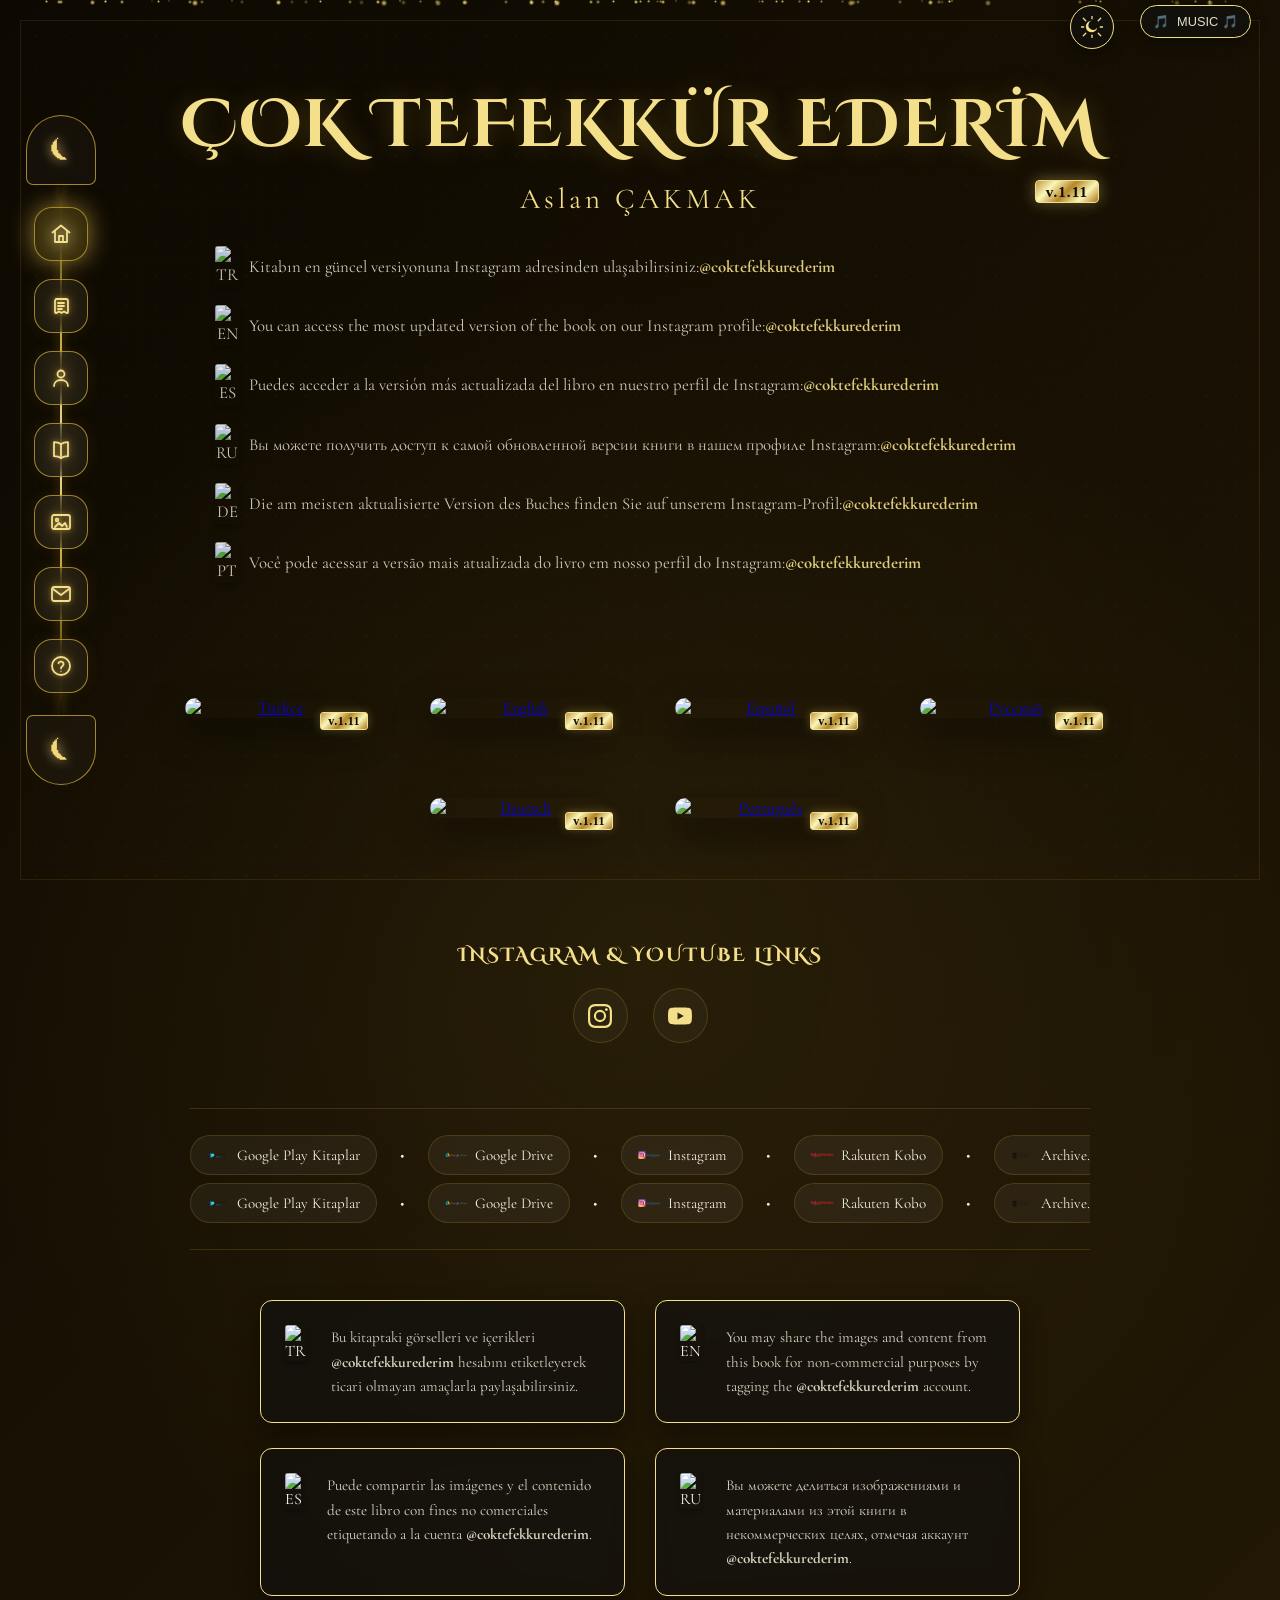
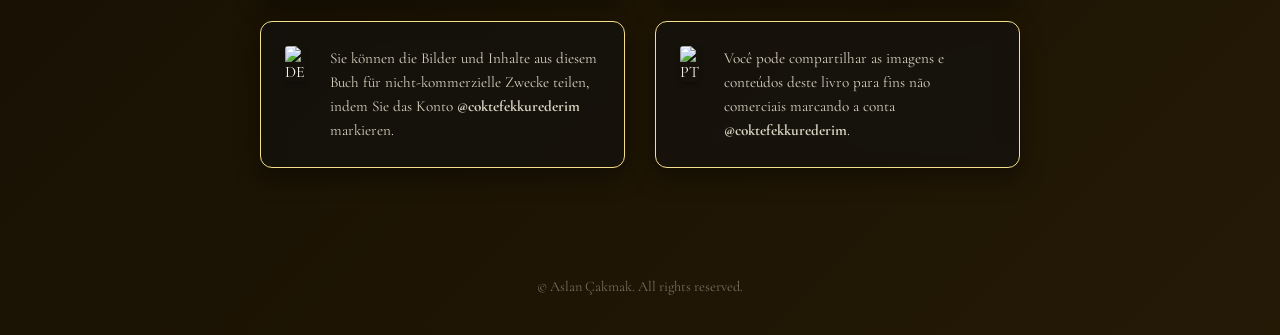
==== commit 0db8751e: "Update index.html" ====
--- a/index.html
+++ b/index.html
@@ -651,7 +651,9 @@
 
             <span class="portal"><img src="icons/tokat.jpg"> TOKAT (Toplu Katalog)</span>
 
-                      <span class="portal"><img src="icons/google-play.png"> Google Play Kitaplar</span>
+            <span class="dot">•</span>
+
+            <span class="portal"><img src="icons/google-play.png"> Google Play Kitaplar</span>
             <span class="dot">•</span>
 
             <span class="portal"><img src="icons/google-drive.png"> Google Drive</span>
--- a/style.css
+++ b/style.css
@@ -1991,6 +1991,11 @@
 
 }
 
+.portal img{
+    height:22px;
+    width:auto;
+}
+
 .portal{
     display:flex;
     align-items:center;
@@ -2005,6 +2010,10 @@
     border:1px solid rgba(212,175,55,.18);
 
     backdrop-filter:blur(8px);
+}
+
+.portal.calameo{
+    background:#111;
 }
 
 .portal:hover{
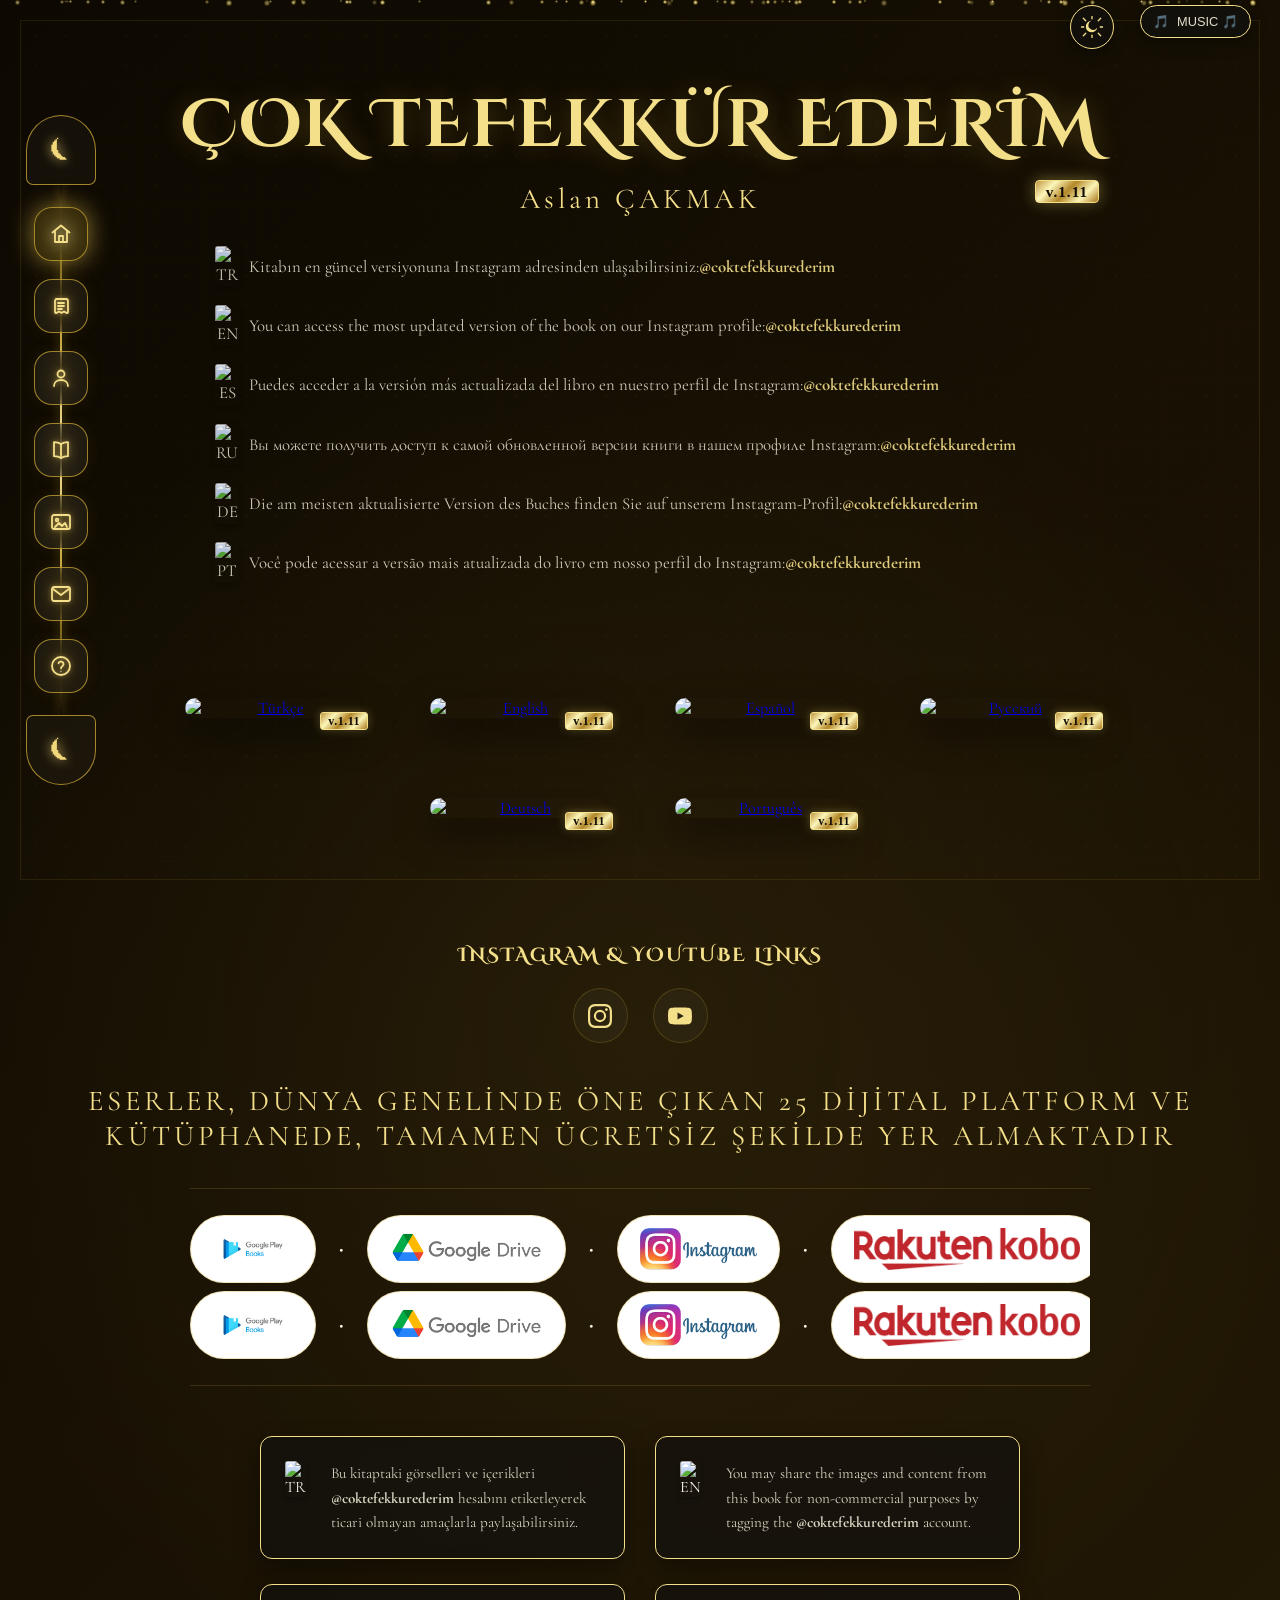
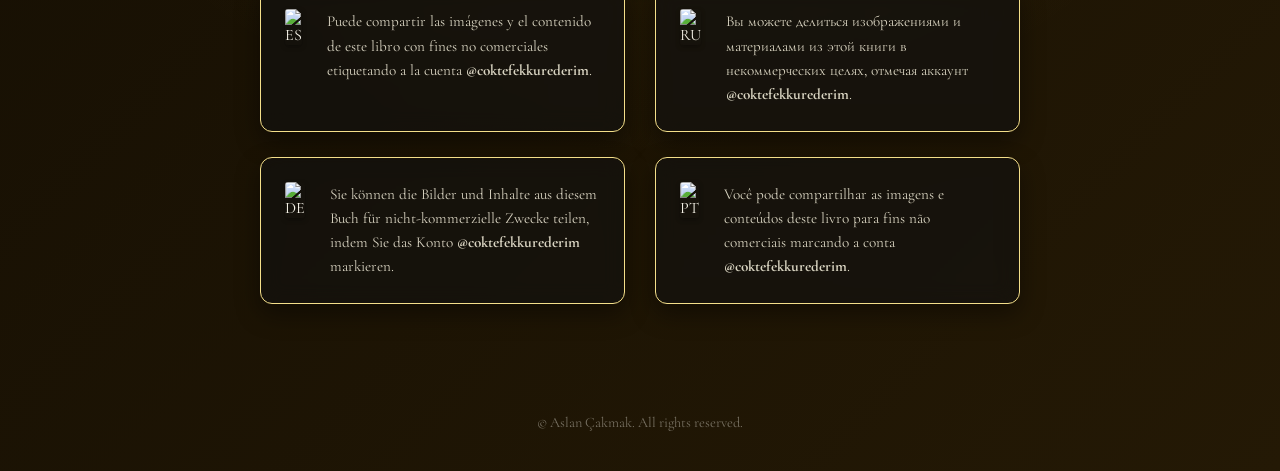
==== commit 080fc119: "Update index.html" ====
--- a/index.html
+++ b/index.html
@@ -570,162 +570,164 @@
 </section>
 
 <!-- KAYAN ŞERİT BAŞI -->
-
+<h2 class="platform-title">
+    ESERLER, DÜNYA GENELİNDE ÖNE ÇIKAN 25 DİJİTAL PLATFORM VE KÜTÜPHANEDE, TAMAMEN ÜCRETSİZ ŞEKİLDE YER ALMAKTADIR
+</h2>
 <section class="portal-marquee">
 
     <!-- ÜST SATIR -->
     <div class="marquee marquee-left">
         <div class="marquee-track">
 
-            <span class="portal"><img src="icons/google-play.png"> Google Play Kitaplar</span>
-            <span class="dot">•</span>
-
-            <span class="portal"><img src="icons/google-drive.png"> Google Drive</span>
-            <span class="dot">•</span>
-
-            <span class="portal"><img src="icons/instagram.png"> Instagram</span>
-            <span class="dot">•</span>
-
-            <span class="portal"><img src="icons/kobo.png"> Rakuten Kobo</span>
-            <span class="dot">•</span>
-
-            <span class="portal"><img src="icons/archive.png"> Archive.org</span>
-            <span class="dot">•</span>
-
-            <span class="portal"><img src="icons/academia.jpg"> Academia.edu</span>
-            <span class="dot">•</span>
-
-            <span class="portal"><img src="icons/zlibrary.webp"> Z-Library</span>
-            <span class="dot">•</span>
-
-            <span class="portal"><img src="icons/annas-archive.webp"> Anna's Archive</span>
-            <span class="dot">•</span>
-
-            <span class="portal"><img src="icons/linkedin.png"> LinkedIn</span>
-            <span class="dot">•</span>
-
-            <span class="portal"><img src="icons/openlibrary.png"> OpenLibrary</span>
-            <span class="dot">•</span>
-
-            <span class="portal calameo"><img src="icons/calameo.png"> Calaméo</span>
-            <span class="dot">•</span>
-
-            <span class="portal"><img src="icons/wattpad.png"> Wattpad</span>
-            <span class="dot">•</span>
-
-            <span class="portal"><img src="icons/github.png"> GitHub</span>
-            <span class="dot">•</span>
-
-            <span class="portal"><img src="icons/youtube.png"> YouTube</span>
-            <span class="dot">•</span>
-
-            <span class="portal"><img src="icons/milli-kutuphane.png"> Millî Kütüphane</span>
-            <span class="dot">•</span>
-
-            <span class="portal"><img src="icons/wayback.webp"> Wayback Machine</span>
-            <span class="dot">•</span>
-
-            <span class="portal"><img src="icons/scholar.png"> Google Scholar</span>
-            <span class="dot">•</span>
-
-            <span class="portal"><img src="icons/scribd.png"> Scribd</span>
-            <span class="dot">•</span>
-
-            <span class="portal"><img src="icons/slideshare.webp"> SlideShare</span>
-            <span class="dot">•</span>
-
-            <span class="portal"><img src="icons/goodreads.webp"> Goodreads</span>
-            <span class="dot">•</span>
-
-            <span class="portal"><img src="icons/babil.png"> Babil</span>
-            <span class="dot">•</span>
-
-            <span class="portal"><img src="icons/nadirkitap.png"> NadirKitap</span>
-            <span class="dot">•</span>
-
-            <span class="portal"><img src="icons/ifla.webp"> IFLA</span>
-            <span class="dot">•</span>
-
-            <span class="portal"><img src="icons/millet.png"> Cumhurbaşkanlığı Millet Kütüphanesi</span>
-            <span class="dot">•</span>
-
-            <span class="portal"><img src="icons/tokat.jpg"> TOKAT (Toplu Katalog)</span>
-
-            <span class="dot">•</span>
-
-            <span class="portal"><img src="icons/google-play.png"> Google Play Kitaplar</span>
-            <span class="dot">•</span>
-
-            <span class="portal"><img src="icons/google-drive.png"> Google Drive</span>
-            <span class="dot">•</span>
-
-            <span class="portal"><img src="icons/instagram.png"> Instagram</span>
-            <span class="dot">•</span>
-
-            <span class="portal"><img src="icons/kobo.png"> Rakuten Kobo</span>
-            <span class="dot">•</span>
-
-            <span class="portal"><img src="icons/archive.png"> Archive.org</span>
-            <span class="dot">•</span>
-
-            <span class="portal"><img src="icons/academia.jpg"> Academia.edu</span>
-            <span class="dot">•</span>
-
-            <span class="portal"><img src="icons/zlibrary.webp"> Z-Library</span>
-            <span class="dot">•</span>
-
-            <span class="portal"><img src="icons/annas-archive.webp"> Anna's Archive</span>
-            <span class="dot">•</span>
-
-            <span class="portal"><img src="icons/linkedin.png"> LinkedIn</span>
-            <span class="dot">•</span>
-
-            <span class="portal"><img src="icons/openlibrary.png"> OpenLibrary</span>
-            <span class="dot">•</span>
-
-            <span class="portal calameo"><img src="icons/calameo.png"> Calaméo</span>
-            <span class="dot">•</span>
-
-            <span class="portal"><img src="icons/wattpad.png"> Wattpad</span>
-            <span class="dot">•</span>
-
-            <span class="portal"><img src="icons/github.png"> GitHub</span>
-            <span class="dot">•</span>
-
-            <span class="portal"><img src="icons/youtube.png"> YouTube</span>
-            <span class="dot">•</span>
-
-            <span class="portal"><img src="icons/milli-kutuphane.png"> Millî Kütüphane</span>
-            <span class="dot">•</span>
-
-            <span class="portal"><img src="icons/wayback.webp"> Wayback Machine</span>
-            <span class="dot">•</span>
-
-            <span class="portal"><img src="icons/scholar.png"> Google Scholar</span>
-            <span class="dot">•</span>
-
-            <span class="portal"><img src="icons/scribd.png"> Scribd</span>
-            <span class="dot">•</span>
-
-            <span class="portal"><img src="icons/slideshare.webp"> SlideShare</span>
-            <span class="dot">•</span>
-
-            <span class="portal"><img src="icons/goodreads.webp"> Goodreads</span>
-            <span class="dot">•</span>
-
-            <span class="portal"><img src="icons/babil.png"> Babil</span>
-            <span class="dot">•</span>
-
-            <span class="portal"><img src="icons/nadirkitap.png"> NadirKitap</span>
-            <span class="dot">•</span>
-
-            <span class="portal"><img src="icons/ifla.webp"> IFLA</span>
-            <span class="dot">•</span>
-
-            <span class="portal"><img src="icons/millet.png"> Cumhurbaşkanlığı Millet Kütüphanesi</span>
-            <span class="dot">•</span>
-
-            <span class="portal"><img src="icons/tokat.jpg"> TOKAT (Toplu Katalog)</span>
+            <span class="portal"><img src="icons/google-play.png"></span>
+            <span class="dot">•</span>
+
+            <span class="portal"><img src="icons/google-drive.png"> </span>
+            <span class="dot">•</span>
+
+            <span class="portal"><img src="icons/instagram.png"></span>
+            <span class="dot">•</span>
+
+            <span class="portal"><img src="icons/kobo.png"></span>
+            <span class="dot">•</span>
+
+            <span class="portal"><img src="icons/archive.png"></span>
+            <span class="dot">•</span>
+
+            <span class="portal"><img src="icons/academia.jpg"></span>
+            <span class="dot">•</span>
+
+            <span class="portal"><img src="icons/zlibrary.webp"></span>
+            <span class="dot">•</span>
+
+            <span class="portal"><img src="icons/annas-archive.webp"></span>
+            <span class="dot">•</span>
+
+            <span class="portal"><img src="icons/linkedin.png"></span>
+            <span class="dot">•</span>
+
+            <span class="portal"><img src="icons/openlibrary.png"></span>
+            <span class="dot">•</span>
+
+            <span class="portal calameo"><img src="icons/calameo.png"></span>
+            <span class="dot">•</span>
+
+            <span class="portal"><img src="icons/wattpad.png"></span>
+            <span class="dot">•</span>
+
+            <span class="portal"><img src="icons/github.png"></span>
+            <span class="dot">•</span>
+
+            <span class="portal"><img src="icons/youtube.png"></span>
+            <span class="dot">•</span>
+
+            <span class="portal"><img src="icons/milli-kutuphane.png"></span>
+            <span class="dot">•</span>
+
+            <span class="portal"><img src="icons/wayback.webp"></span>
+            <span class="dot">•</span>
+
+            <span class="portal"><img src="icons/scholar.png"></span>
+            <span class="dot">•</span>
+
+            <span class="portal"><img src="icons/scribd.png"></span>
+            <span class="dot">•</span>
+
+            <span class="portal"><img src="icons/slideshare.webp"></span>
+            <span class="dot">•</span>
+
+            <span class="portal"><img src="icons/goodreads.webp"></span>
+            <span class="dot">•</span>
+
+            <span class="portal"><img src="icons/babil.png"></span>
+            <span class="dot">•</span>
+
+            <span class="portal"><img src="icons/nadirkitap.png"></span>
+            <span class="dot">•</span>
+
+            <span class="portal"><img src="icons/ifla.webp"></span>
+            <span class="dot">•</span>
+
+            <span class="portal"><img src="icons/millet.png"></span>
+            <span class="dot">•</span>
+
+            <span class="portal"><img src="icons/tokat.jpg"></span>
+
+            <span class="dot">•</span>
+
+            <span class="portal"><img src="icons/google-play.png"></span>
+            <span class="dot">•</span>
+
+            <span class="portal"><img src="icons/google-drive.png"> </span>
+            <span class="dot">•</span>
+
+            <span class="portal"><img src="icons/instagram.png"></span>
+            <span class="dot">•</span>
+
+            <span class="portal"><img src="icons/kobo.png"></span>
+            <span class="dot">•</span>
+
+            <span class="portal"><img src="icons/archive.png"></span>
+            <span class="dot">•</span>
+
+            <span class="portal"><img src="icons/academia.jpg"></span>
+            <span class="dot">•</span>
+
+            <span class="portal"><img src="icons/zlibrary.webp"></span>
+            <span class="dot">•</span>
+
+            <span class="portal"><img src="icons/annas-archive.webp"></span>
+            <span class="dot">•</span>
+
+            <span class="portal"><img src="icons/linkedin.png"></span>
+            <span class="dot">•</span>
+
+            <span class="portal"><img src="icons/openlibrary.png"></span>
+            <span class="dot">•</span>
+
+            <span class="portal calameo"><img src="icons/calameo.png"></span>
+            <span class="dot">•</span>
+
+            <span class="portal"><img src="icons/wattpad.png"></span>
+            <span class="dot">•</span>
+
+            <span class="portal"><img src="icons/github.png"></span>
+            <span class="dot">•</span>
+
+            <span class="portal"><img src="icons/youtube.png"></span>
+            <span class="dot">•</span>
+
+            <span class="portal"><img src="icons/milli-kutuphane.png"></span>
+            <span class="dot">•</span>
+
+            <span class="portal"><img src="icons/wayback.webp"></span>
+            <span class="dot">•</span>
+
+            <span class="portal"><img src="icons/scholar.png"></span>
+            <span class="dot">•</span>
+
+            <span class="portal"><img src="icons/scribd.png"></span>
+            <span class="dot">•</span>
+
+            <span class="portal"><img src="icons/slideshare.webp"></span>
+            <span class="dot">•</span>
+
+            <span class="portal"><img src="icons/goodreads.webp"></span>
+            <span class="dot">•</span>
+
+            <span class="portal"><img src="icons/babil.png"></span>
+            <span class="dot">•</span>
+
+            <span class="portal"><img src="icons/nadirkitap.png"></span>
+            <span class="dot">•</span>
+
+            <span class="portal"><img src="icons/ifla.webp"></span>
+            <span class="dot">•</span>
+
+            <span class="portal"><img src="icons/millet.png"></span>
+            <span class="dot">•</span>
+
+            <span class="portal"><img src="icons/tokat.jpg"></span>
 
         </div>
     </div>
@@ -734,154 +736,155 @@
     <div class="marquee marquee-right">
         <div class="marquee-track">
 
-            <span class="portal"><img src="icons/google-play.png"> Google Play Kitaplar</span>
-            <span class="dot">•</span>
-
-            <span class="portal"><img src="icons/google-drive.png"> Google Drive</span>
-            <span class="dot">•</span>
-
-            <span class="portal"><img src="icons/instagram.png"> Instagram</span>
-            <span class="dot">•</span>
-
-            <span class="portal"><img src="icons/kobo.png"> Rakuten Kobo</span>
-            <span class="dot">•</span>
-
-            <span class="portal"><img src="icons/archive.png"> Archive.org</span>
-            <span class="dot">•</span>
-
-            <span class="portal"><img src="icons/academia.jpg"> Academia.edu</span>
-            <span class="dot">•</span>
-
-            <span class="portal"><img src="icons/zlibrary.webp"> Z-Library</span>
-            <span class="dot">•</span>
-
-            <span class="portal"><img src="icons/annas-archive.webp"> Anna's Archive</span>
-            <span class="dot">•</span>
-
-            <span class="portal"><img src="icons/linkedin.png"> LinkedIn</span>
-            <span class="dot">•</span>
-
-            <span class="portal"><img src="icons/openlibrary.png"> OpenLibrary</span>
-            <span class="dot">•</span>
-
-            <span class="portal calameo"><img src="icons/calameo.png"> Calaméo</span>
-            <span class="dot">•</span>
-
-            <span class="portal"><img src="icons/wattpad.png"> Wattpad</span>
-            <span class="dot">•</span>
-
-            <span class="portal"><img src="icons/github.png"> GitHub</span>
-            <span class="dot">•</span>
-
-            <span class="portal"><img src="icons/youtube.png"> YouTube</span>
-            <span class="dot">•</span>
-
-            <span class="portal"><img src="icons/milli-kutuphane.png"> Millî Kütüphane</span>
-            <span class="dot">•</span>
-
-            <span class="portal"><img src="icons/wayback.webp"> Wayback Machine</span>
-            <span class="dot">•</span>
-
-            <span class="portal"><img src="icons/scholar.png"> Google Scholar</span>
-            <span class="dot">•</span>
-
-            <span class="portal"><img src="icons/scribd.png"> Scribd</span>
-            <span class="dot">•</span>
-
-            <span class="portal"><img src="icons/slideshare.webp"> SlideShare</span>
-            <span class="dot">•</span>
-
-            <span class="portal"><img src="icons/goodreads.webp"> Goodreads</span>
-            <span class="dot">•</span>
-
-            <span class="portal"><img src="icons/babil.png"> Babil</span>
-            <span class="dot">•</span>
-
-            <span class="portal"><img src="icons/nadirkitap.png"> NadirKitap</span>
-            <span class="dot">•</span>
-
-            <span class="portal"><img src="icons/ifla.webp"> IFLA</span>
-            <span class="dot">•</span>
-
-            <span class="portal"><img src="icons/millet.png"> Cumhurbaşkanlığı Millet Kütüphanesi</span>
-            <span class="dot">•</span>
-
-            <span class="portal"><img src="icons/tokat.jpg"> TOKAT (Toplu Katalog)</span>
-
-                      <span class="portal"><img src="icons/google-play.png"> Google Play Kitaplar</span>
-            <span class="dot">•</span>
-
-            <span class="portal"><img src="icons/google-drive.png"> Google Drive</span>
-            <span class="dot">•</span>
-
-            <span class="portal"><img src="icons/instagram.png"> Instagram</span>
-            <span class="dot">•</span>
-
-            <span class="portal"><img src="icons/kobo.png"> Rakuten Kobo</span>
-            <span class="dot">•</span>
-
-            <span class="portal"><img src="icons/archive.png"> Archive.org</span>
-            <span class="dot">•</span>
-
-            <span class="portal"><img src="icons/academia.jpg"> Academia.edu</span>
-            <span class="dot">•</span>
-
-            <span class="portal"><img src="icons/zlibrary.webp"> Z-Library</span>
-            <span class="dot">•</span>
-
-            <span class="portal"><img src="icons/annas-archive.webp"> Anna's Archive</span>
-            <span class="dot">•</span>
-
-            <span class="portal"><img src="icons/linkedin.png"> LinkedIn</span>
-            <span class="dot">•</span>
-
-            <span class="portal"><img src="icons/openlibrary.png"> OpenLibrary</span>
-            <span class="dot">•</span>
-
-            <span class="portal calameo"><img src="icons/calameo.png"> Calaméo</span>
-            <span class="dot">•</span>
-
-            <span class="portal"><img src="icons/wattpad.png"> Wattpad</span>
-            <span class="dot">•</span>
-
-            <span class="portal"><img src="icons/github.png"> GitHub</span>
-            <span class="dot">•</span>
-
-            <span class="portal"><img src="icons/youtube.png"> YouTube</span>
-            <span class="dot">•</span>
-
-            <span class="portal"><img src="icons/milli-kutuphane.png"> Millî Kütüphane</span>
-            <span class="dot">•</span>
-
-            <span class="portal"><img src="icons/wayback.webp"> Wayback Machine</span>
-            <span class="dot">•</span>
-
-            <span class="portal"><img src="icons/scholar.png"> Google Scholar</span>
-            <span class="dot">•</span>
-
-            <span class="portal"><img src="icons/scribd.png"> Scribd</span>
-            <span class="dot">•</span>
-
-            <span class="portal"><img src="icons/slideshare.webp"> SlideShare</span>
-            <span class="dot">•</span>
-
-            <span class="portal"><img src="icons/goodreads.webp"> Goodreads</span>
-            <span class="dot">•</span>
-
-            <span class="portal"><img src="icons/babil.png"> Babil</span>
-            <span class="dot">•</span>
-
-            <span class="portal"><img src="icons/nadirkitap.png"> NadirKitap</span>
-            <span class="dot">•</span>
-
-            <span class="portal"><img src="icons/ifla.webp"> IFLA</span>
-            <span class="dot">•</span>
-
-            <span class="portal"><img src="icons/millet.png"> Cumhurbaşkanlığı Millet Kütüphanesi</span>
-            <span class="dot">•</span>
-
-            <span class="portal"><img src="icons/tokat.jpg"> TOKAT (Toplu Katalog)</span>
-
+            <span class="portal"><img src="icons/google-play.png"></span>
+            <span class="dot">•</span>
+
+            <span class="portal"><img src="icons/google-drive.png"> </span>
+            <span class="dot">•</span>
+
+            <span class="portal"><img src="icons/instagram.png"></span>
+            <span class="dot">•</span>
+
+            <span class="portal"><img src="icons/kobo.png"></span>
+            <span class="dot">•</span>
+
+            <span class="portal"><img src="icons/archive.png"></span>
+            <span class="dot">•</span>
+
+            <span class="portal"><img src="icons/academia.jpg"></span>
+            <span class="dot">•</span>
+
+            <span class="portal"><img src="icons/zlibrary.webp"></span>
+            <span class="dot">•</span>
+
+            <span class="portal"><img src="icons/annas-archive.webp"></span>
+            <span class="dot">•</span>
+
+            <span class="portal"><img src="icons/linkedin.png"></span>
+            <span class="dot">•</span>
+
+            <span class="portal"><img src="icons/openlibrary.png"></span>
+            <span class="dot">•</span>
+
+            <span class="portal calameo"><img src="icons/calameo.png"></span>
+            <span class="dot">•</span>
+
+            <span class="portal"><img src="icons/wattpad.png"></span>
+            <span class="dot">•</span>
+
+            <span class="portal"><img src="icons/github.png"></span>
+            <span class="dot">•</span>
+
+            <span class="portal"><img src="icons/youtube.png"></span>
+            <span class="dot">•</span>
+
+            <span class="portal"><img src="icons/milli-kutuphane.png"></span>
+            <span class="dot">•</span>
+
+            <span class="portal"><img src="icons/wayback.webp"></span>
+            <span class="dot">•</span>
+
+            <span class="portal"><img src="icons/scholar.png"></span>
+            <span class="dot">•</span>
+
+            <span class="portal"><img src="icons/scribd.png"></span>
+            <span class="dot">•</span>
+
+            <span class="portal"><img src="icons/slideshare.webp"></span>
+            <span class="dot">•</span>
+
+            <span class="portal"><img src="icons/goodreads.webp"></span>
+            <span class="dot">•</span>
+
+            <span class="portal"><img src="icons/babil.png"></span>
+            <span class="dot">•</span>
+
+            <span class="portal"><img src="icons/nadirkitap.png"></span>
+            <span class="dot">•</span>
+
+            <span class="portal"><img src="icons/ifla.webp"></span>
+            <span class="dot">•</span>
+
+            <span class="portal"><img src="icons/millet.png"></span>
+            <span class="dot">•</span>
+
+            <span class="portal"><img src="icons/tokat.jpg"></span>
+
+            <span class="dot">•</span>
+
+            <span class="portal"><img src="icons/google-play.png"></span>
+            <span class="dot">•</span>
+
+            <span class="portal"><img src="icons/google-drive.png"> </span>
+            <span class="dot">•</span>
+
+            <span class="portal"><img src="icons/instagram.png"></span>
+            <span class="dot">•</span>
+
+            <span class="portal"><img src="icons/kobo.png"></span>
+            <span class="dot">•</span>
+
+            <span class="portal"><img src="icons/archive.png"></span>
+            <span class="dot">•</span>
+
+            <span class="portal"><img src="icons/academia.jpg"></span>
+            <span class="dot">•</span>
+
+            <span class="portal"><img src="icons/zlibrary.webp"></span>
+            <span class="dot">•</span>
+
+            <span class="portal"><img src="icons/annas-archive.webp"></span>
+            <span class="dot">•</span>
+
+            <span class="portal"><img src="icons/linkedin.png"></span>
+            <span class="dot">•</span>
+
+            <span class="portal"><img src="icons/openlibrary.png"></span>
+            <span class="dot">•</span>
+
+            <span class="portal calameo"><img src="icons/calameo.png"></span>
+            <span class="dot">•</span>
+
+            <span class="portal"><img src="icons/wattpad.png"></span>
+            <span class="dot">•</span>
+
+            <span class="portal"><img src="icons/github.png"></span>
+            <span class="dot">•</span>
+
+            <span class="portal"><img src="icons/youtube.png"></span>
+            <span class="dot">•</span>
+
+            <span class="portal"><img src="icons/milli-kutuphane.png"></span>
+            <span class="dot">•</span>
+
+            <span class="portal"><img src="icons/wayback.webp"></span>
+            <span class="dot">•</span>
+
+            <span class="portal"><img src="icons/scholar.png"></span>
+            <span class="dot">•</span>
+
+            <span class="portal"><img src="icons/scribd.png"></span>
+            <span class="dot">•</span>
+
+            <span class="portal"><img src="icons/slideshare.webp"></span>
+            <span class="dot">•</span>
+
+            <span class="portal"><img src="icons/goodreads.webp"></span>
+            <span class="dot">•</span>
+
+            <span class="portal"><img src="icons/babil.png"></span>
+            <span class="dot">•</span>
+
+            <span class="portal"><img src="icons/nadirkitap.png"></span>
+            <span class="dot">•</span>
+
+            <span class="portal"><img src="icons/ifla.webp"></span>
+            <span class="dot">•</span>
+
+            <span class="portal"><img src="icons/millet.png"></span>
+            <span class="dot">•</span>
+
+            <span class="portal"><img src="icons/tokat.jpg"></span>
         </div>
     </div>
 
--- a/style.css
+++ b/style.css
@@ -1992,24 +1992,38 @@
 }
 
 .portal img{
-    height:22px;
+    height:42px;
     width:auto;
+
+    display:block;
+    flex-shrink:0;
+
+    object-fit:contain;
 }
 
 .portal{
+
     display:flex;
     align-items:center;
-    gap:10px;
-
-    padding:8px 16px;
+    gap:12px;
+
+    padding:12px 22px;
 
     border-radius:999px;
 
-    background:rgba(255,255,255,.05);
-
-    border:1px solid rgba(212,175,55,.18);
+    background:#fff;
+
+    border:1px solid rgba(212,175,55,.35);
+
+    color:#111;
+
+    font-size:16px;
+    font-weight:600;
+
+    transition:.25s ease;
 
     backdrop-filter:blur(8px);
+
 }
 
 .portal.calameo{
@@ -2063,16 +2077,6 @@
 
 }
 
-.marquee-track img{
-
-    width:22px;
-    height:22px;
-
-    object-fit:contain;
-
-    opacity:.92;
-
-}
 
 .dot{
 
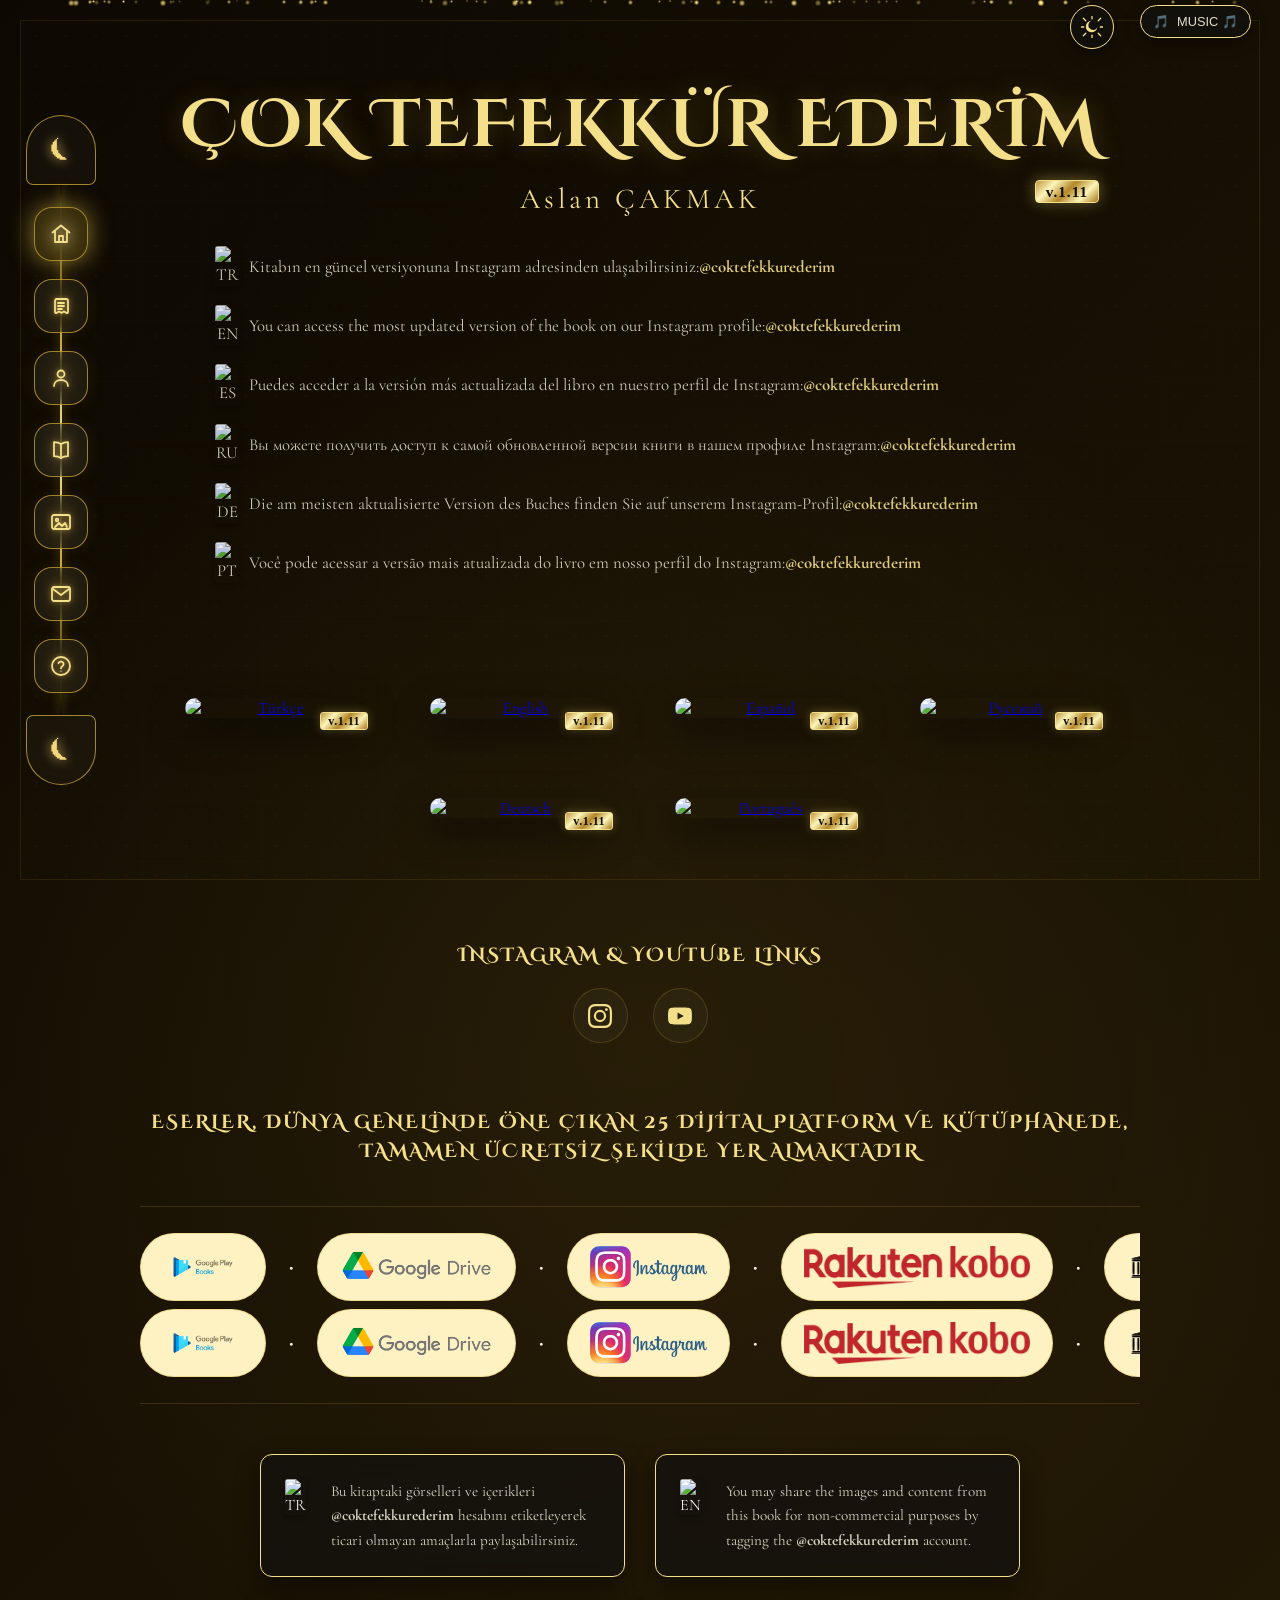
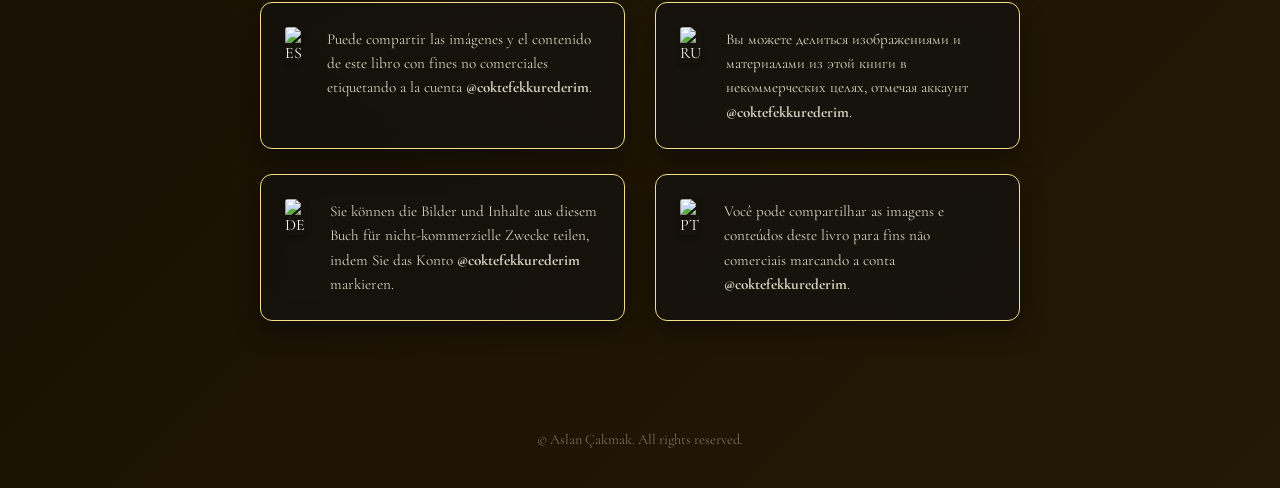
==== commit 61742445: "Update index.html" ====
--- a/index.html
+++ b/index.html
@@ -757,9 +757,6 @@
             <span class="portal"><img src="icons/zlibrary.webp"></span>
             <span class="dot">•</span>
 
-            <span class="portal"><img src="icons/annas-archive.webp"></span>
-            <span class="dot">•</span>
-
             <span class="portal"><img src="icons/linkedin.png"></span>
             <span class="dot">•</span>
 
@@ -799,9 +796,6 @@
             <span class="portal"><img src="icons/babil.png"></span>
             <span class="dot">•</span>
 
-            <span class="portal"><img src="icons/nadirkitap.png"></span>
-            <span class="dot">•</span>
-
             <span class="portal"><img src="icons/ifla.webp"></span>
             <span class="dot">•</span>
 
@@ -833,9 +827,6 @@
             <span class="portal"><img src="icons/zlibrary.webp"></span>
             <span class="dot">•</span>
 
-            <span class="portal"><img src="icons/annas-archive.webp"></span>
-            <span class="dot">•</span>
-
             <span class="portal"><img src="icons/linkedin.png"></span>
             <span class="dot">•</span>
 
@@ -870,12 +861,6 @@
             <span class="dot">•</span>
 
             <span class="portal"><img src="icons/goodreads.webp"></span>
-            <span class="dot">•</span>
-
-            <span class="portal"><img src="icons/babil.png"></span>
-            <span class="dot">•</span>
-
-            <span class="portal"><img src="icons/nadirkitap.png"></span>
             <span class="dot">•</span>
 
             <span class="portal"><img src="icons/ifla.webp"></span>
--- a/style.css
+++ b/style.css
@@ -1976,10 +1976,33 @@
 /* ==========================================================
    KAYAN ŞERİT AYARLARI
 ========================================================== */
+.platform-title{
+
+    text-align:center;
+
+    max-width: 1000px;
+    margin: 40px auto;
+    margin-top:35px;
+
+    font-family: "Cinzel Decorative", serif;
+
+    font-size: 1.2rem;
+
+    font-weight:700;
+
+    letter-spacing: 2px;
+
+    text-transform:uppercase;
+
+    color: var(--gold2);   /* Social bölümündeki yazı rengiyle aynı */
+
+    line-height:1.5;
+
+}
 
 .portal-marquee{
 
-    max-width: 900px;
+    max-width: 1000px;
     margin: 40px auto;
     margin-top:35px;
     overflow:hidden;
@@ -2011,7 +2034,7 @@
 
     border-radius:999px;
 
-    background:#fff;
+    background:#fff2c2;
 
     border:1px solid rgba(212,175,55,.35);
 
@@ -2081,7 +2104,7 @@
 .dot{
 
     color:#d4af37;
-    font-size:18px;
+    font-size:20px;
     margin:0 5px;
 
 }
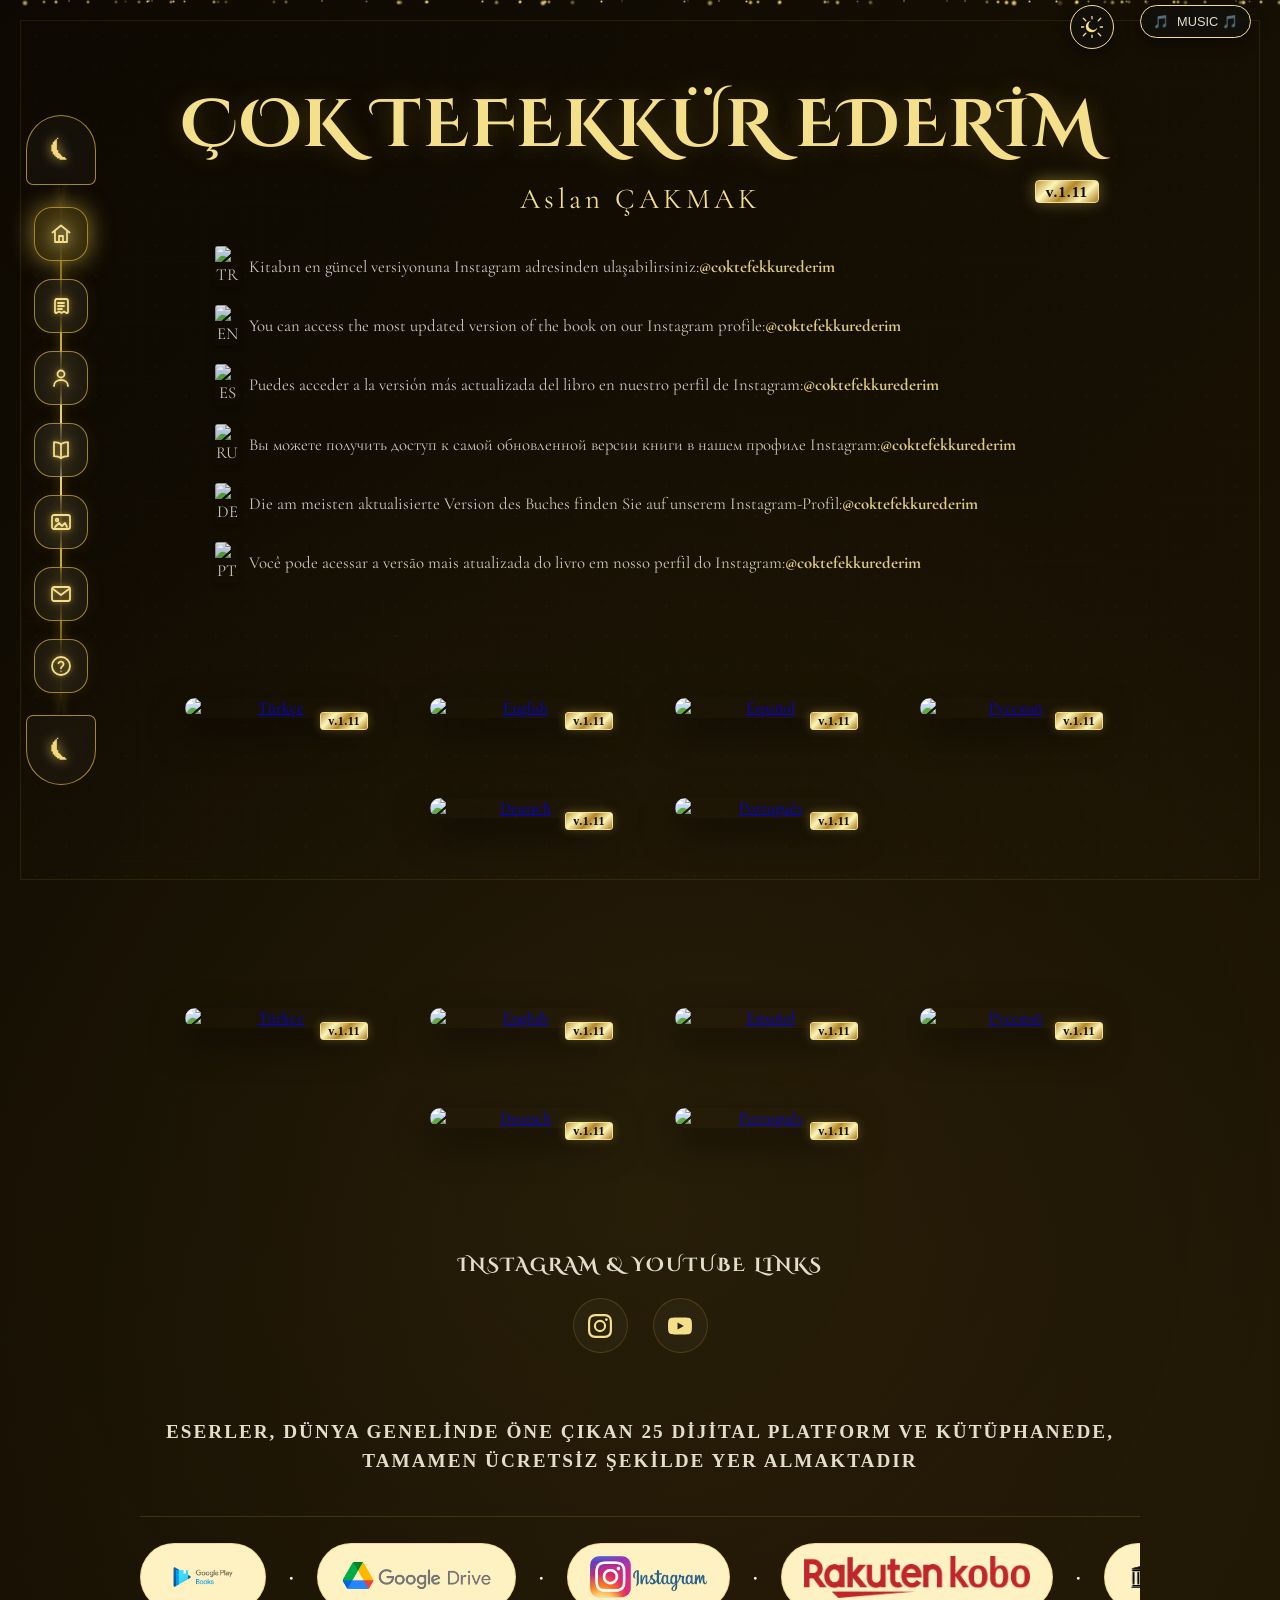
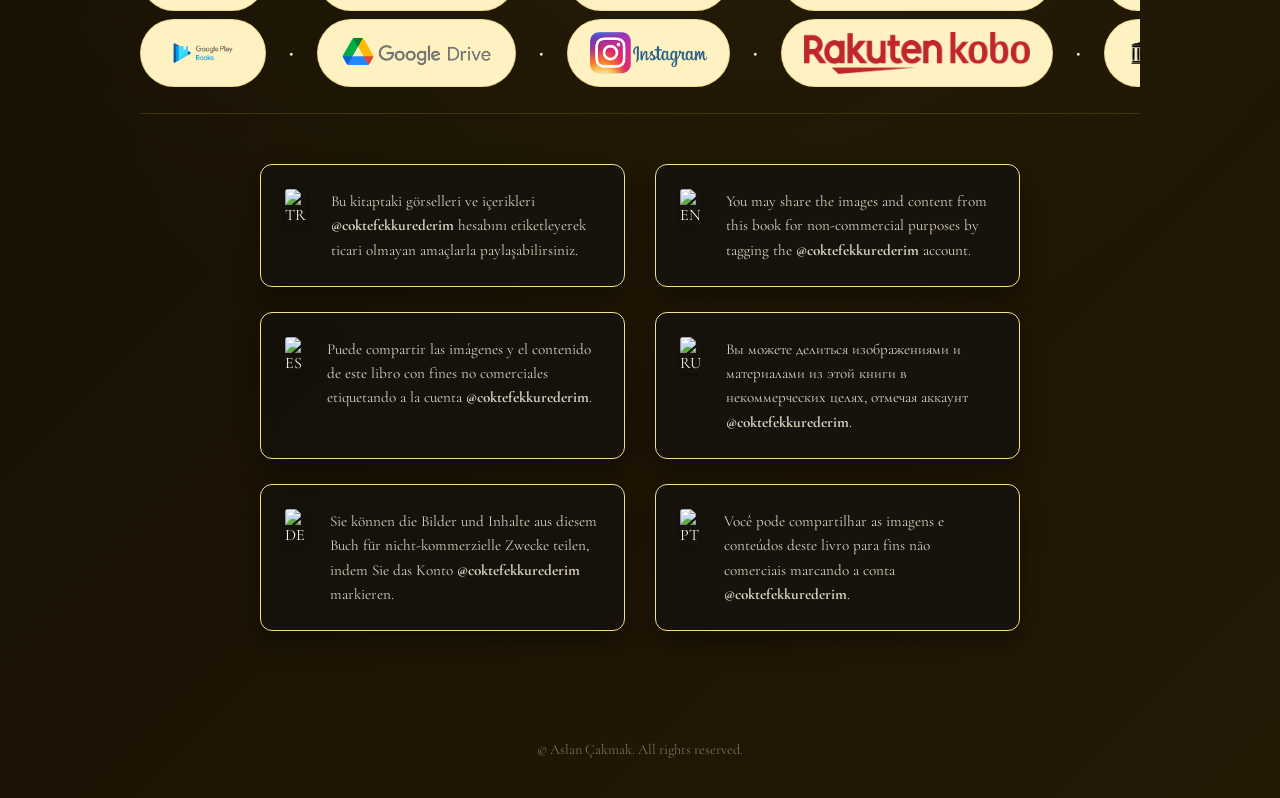
==== commit fcb03c74: "Update index.html" ====
--- a/index.html
+++ b/index.html
@@ -338,7 +338,17 @@
   </p>
 </div>
 
-<div class="dock">
+
+
+
+<!-- ------------------------------------------------- -->
+<!-- DOCK BAŞLANGICI -->
+<!-- ------------------------------------------------- -->
+
+      <!-- 1. KİTAP DOCK -->
+      
+<div class="dock dock-book1">
+  
   <a href="turkce.pdf" target="_blank" class="book">
       <img src="kapak_tr.png" alt="Türkçe">
       <span class="book-version">v.1.11</span>
@@ -553,8 +563,98 @@
 coração. </p>
       </div>
   </a>
-</div>
-    
+
+  
+</div>
+
+<!-- 2. KİTAP DOCK -->
+
+<div class="dock dock-book2">
+  
+  <a href="turkce2.pdf" target="_blank" class="book">
+      <img src="kapak_tr2.png" alt="Türkçe">
+      <span class="book-version">v.1.11</span>
+      <div class="book-intro">
+        <h4>ÇOK TEREDDÜT EDERİM</h4>
+        <p>SOON! SOON!SOON!SOON!SOON!SOON!
+        SOON!SOON!SOON!SOON!SOON!SOON!SOON!
+        SOON!SOON!SOON!SOON!SOON!SOON!SOON!
+        SOON!SOON!SOON!SOON!SOON!SOON!SOON!</p>
+      </div>
+  </a>
+
+  <a href="english2.pdf" target="_blank" class="book">
+      <img src="kapak_en2.png" alt="English">
+      <span class="book-version">v.1.11</span>
+      <div class="book-intro">
+        <h4>COMPREHENSION OF THE TRUTH</h4>
+        <p>SOON! SOON!SOON!SOON!SOON!SOON!
+        SOON!SOON!SOON!SOON!SOON!SOON!SOON!
+        SOON!SOON!SOON!SOON!SOON!SOON!SOON!
+        SOON!SOON!SOON!SOON!SOON!SOON!SOON!</p>
+      </div>
+  </a>
+
+  <a href="espanol2.pdf" target="_blank" class="book">
+      <img src="kapak_es2.png" alt="Español">
+      <span class="book-version">v.1.11</span>
+      <div class="book-intro">
+        <h4>COMPRENSIÓN DE LA VERDAD</h4>
+        <p>SOON! SOON!SOON!SOON!SOON!SOON!
+        SOON!SOON!SOON!SOON!SOON!SOON!SOON!
+        SOON!SOON!SOON!SOON!SOON!SOON!SOON!
+        SOON!SOON!SOON!SOON!SOON!SOON!SOON!</p>
+      </div>
+  </a>
+
+  <a href="russian2.pdf" target="_blank" class="book">
+      <img src="kapak_ru2.png" alt="Русский">
+      <span class="book-version">v.1.11</span>
+      <div class="book-intro">
+        <h4>ПОНИМАНИЕ ИСТИНЫ</h4>
+        <p>SOON! SOON!SOON!SOON!SOON!SOON!
+        SOON!SOON!SOON!SOON!SOON!SOON!SOON!
+        SOON!SOON!SOON!SOON!SOON!SOON!SOON!
+        SOON!SOON!SOON!SOON!SOON!SOON!SOON!</p>
+      </div>
+  </a>
+
+  <a href="german2.pdf" target="_blank" class="book">
+      <img src="kapak_de2.png" alt="Deutsch">
+      <span class="book-version">v.1.11</span>
+      <div class="book-intro">
+        <h4>DAS VERSTÄNDNIS DER WAHRHEIT</h4>
+        <p>SOON! SOON!SOON!SOON!SOON!SOON!
+        SOON!SOON!SOON!SOON!SOON!SOON!SOON!
+        SOON!SOON!SOON!SOON!SOON!SOON!SOON!
+        SOON!SOON!SOON!SOON!SOON!SOON!SOON!</p>
+      </div>
+  </a>
+
+  <a href="portugues2.pdf" target="_blank" class="book">
+      <img src="kapak_pt2.png" alt="Português">
+      <span class="book-version">v.1.11</span>
+      <div class="book-intro">
+        <h4>COMPREENSÃO DA VERDADE</h4>
+        <p>SOON! SOON!SOON!SOON!SOON!SOON!
+        SOON!SOON!SOON!SOON!SOON!SOON!SOON!
+        SOON!SOON!SOON!SOON!SOON!SOON!SOON!
+        SOON!SOON!SOON!SOON!SOON!SOON!SOON!</p>
+      </div>
+  </a>
+
+  
+</div>
+
+
+
+
+  
+  
+
+<!-- ------------------------------------------------- -->
+<!-- DOCK SONU -->
+<!-- ------------------------------------------------- -->    
 
 
 <section class="social-section">
--- a/style.css
+++ b/style.css
@@ -408,7 +408,7 @@
 
     transition:.35s;
 
-    color:#ffeeb0;
+    color:#fffae8;
 
     font-family:"Cinzel",serif;
 
@@ -1649,7 +1649,8 @@
 
 .social-section h3 {
     font-family: "Cinzel Decorative", serif;
-    color: var(--gold2);
+    color: #e3decb;
+    color:var(--text2);
     font-size: 1.2rem;
     letter-spacing: 2px;
     margin-bottom: 20px;
@@ -1984,7 +1985,7 @@
     margin: 40px auto;
     margin-top:35px;
 
-    font-family: "Cinzel Decorative", serif;
+    font-family: "Cinzel", serif !important;
 
     font-size: 1.2rem;
 
@@ -1994,7 +1995,8 @@
 
     text-transform:uppercase;
 
-    color: var(--gold2);   /* Social bölümündeki yazı rengiyle aynı */
+    color: #e3decb;
+    color:var(--text2);
 
     line-height:1.5;
 
@@ -2050,13 +2052,10 @@
 }
 
 .portal.calameo{
-    background:#111;
-}
-
-.portal:hover{
-    transform:translateY(-2px);
-    border-color:#d4af37;
-}
+    background:#1f1b0d;
+}
+
+
 
 .marquee{
 
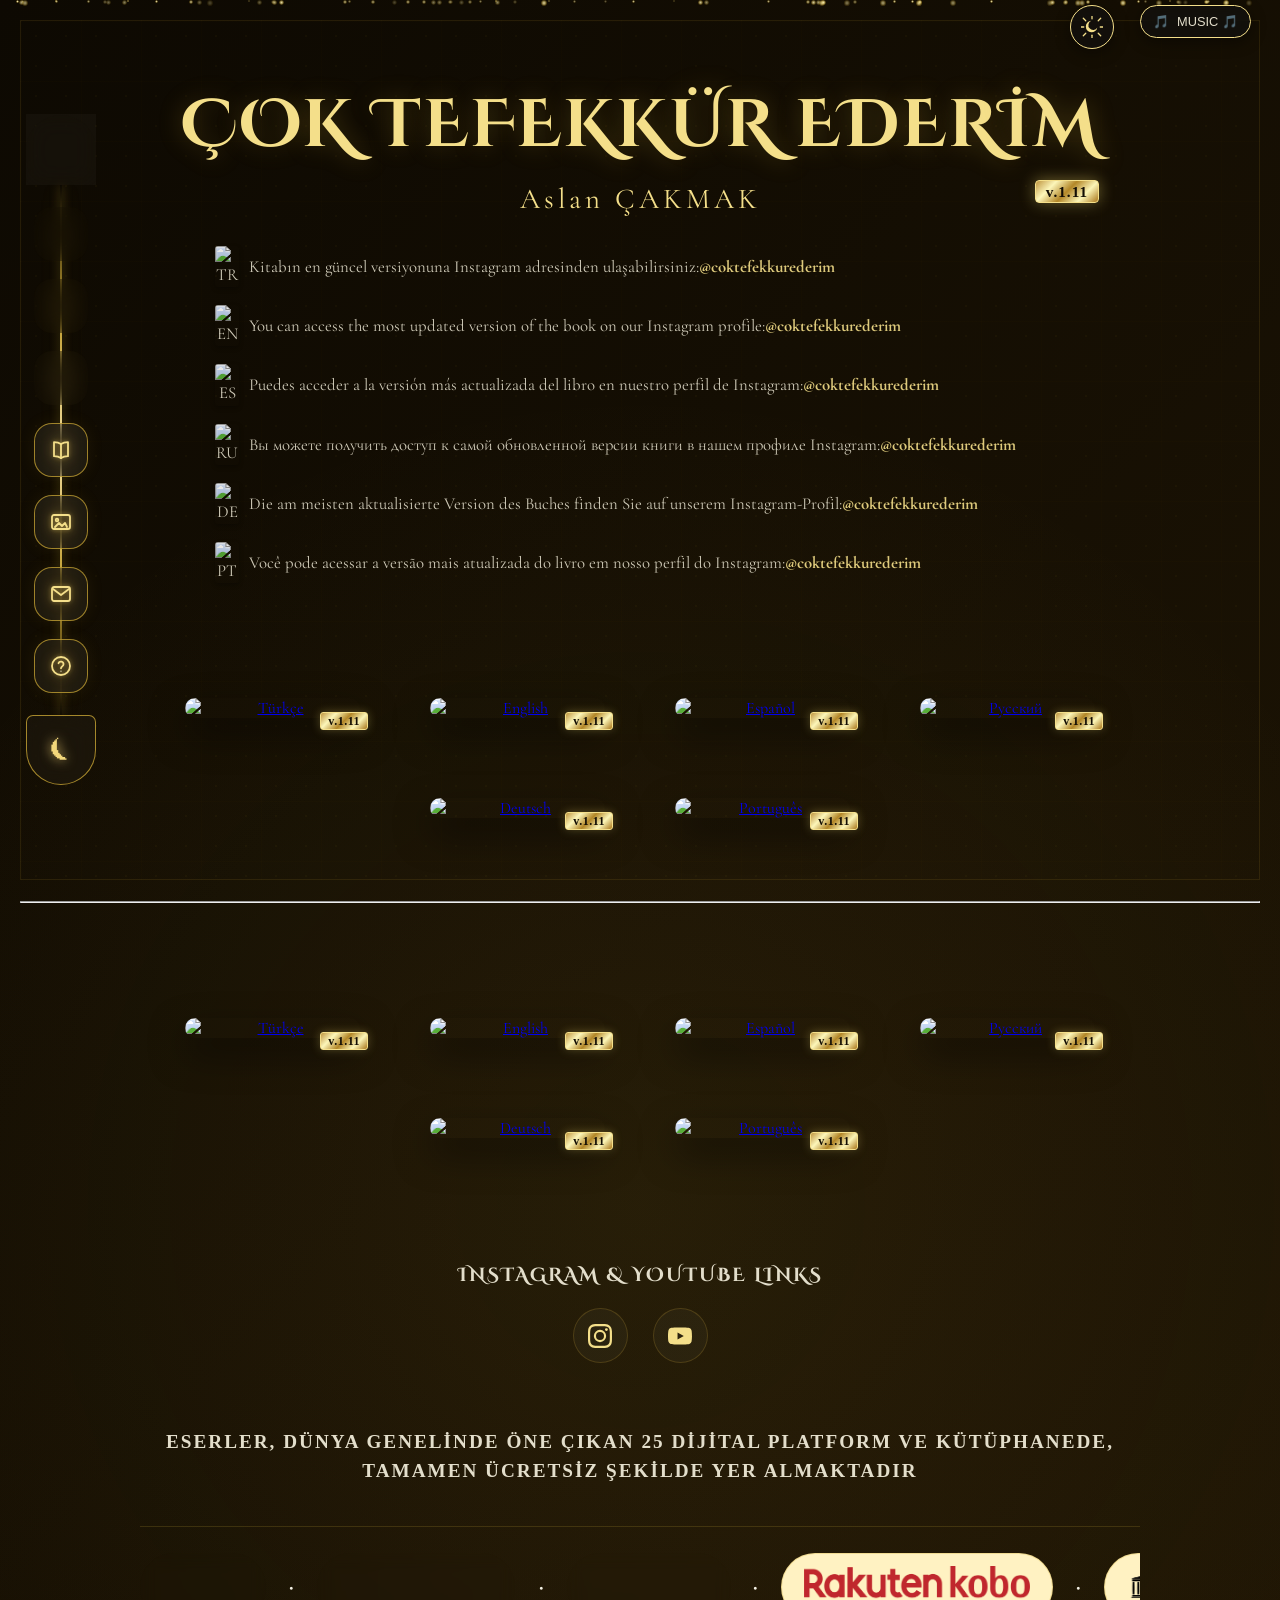
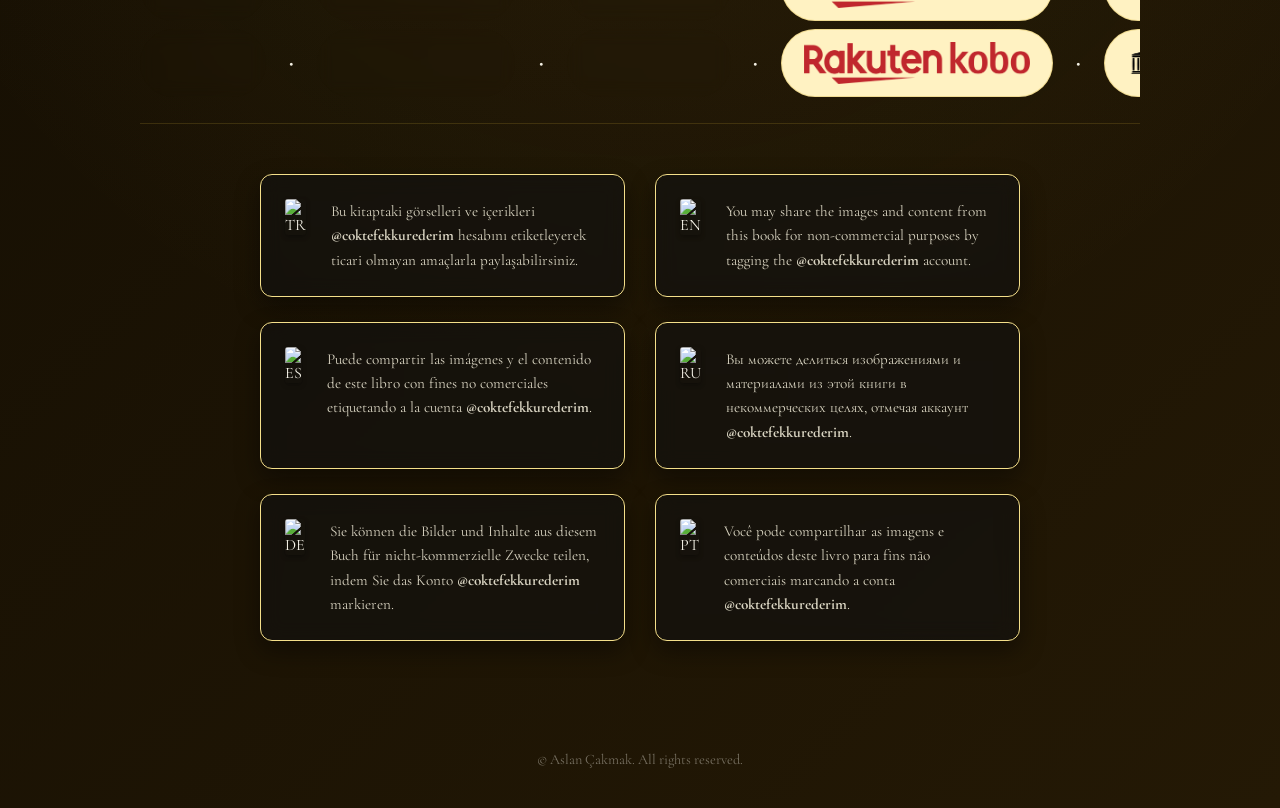
==== commit 16cba589: "Update index.html" ====
--- a/index.html
+++ b/index.html
@@ -567,6 +567,16 @@
   
 </div>
 
+
+
+      
+<!-- SEPERATOR ÇİZGİSİ -->
+<hr class="book-separator">
+
+
+
+      
+      
 <!-- 2. KİTAP DOCK -->
 
 <div class="dock dock-book2">
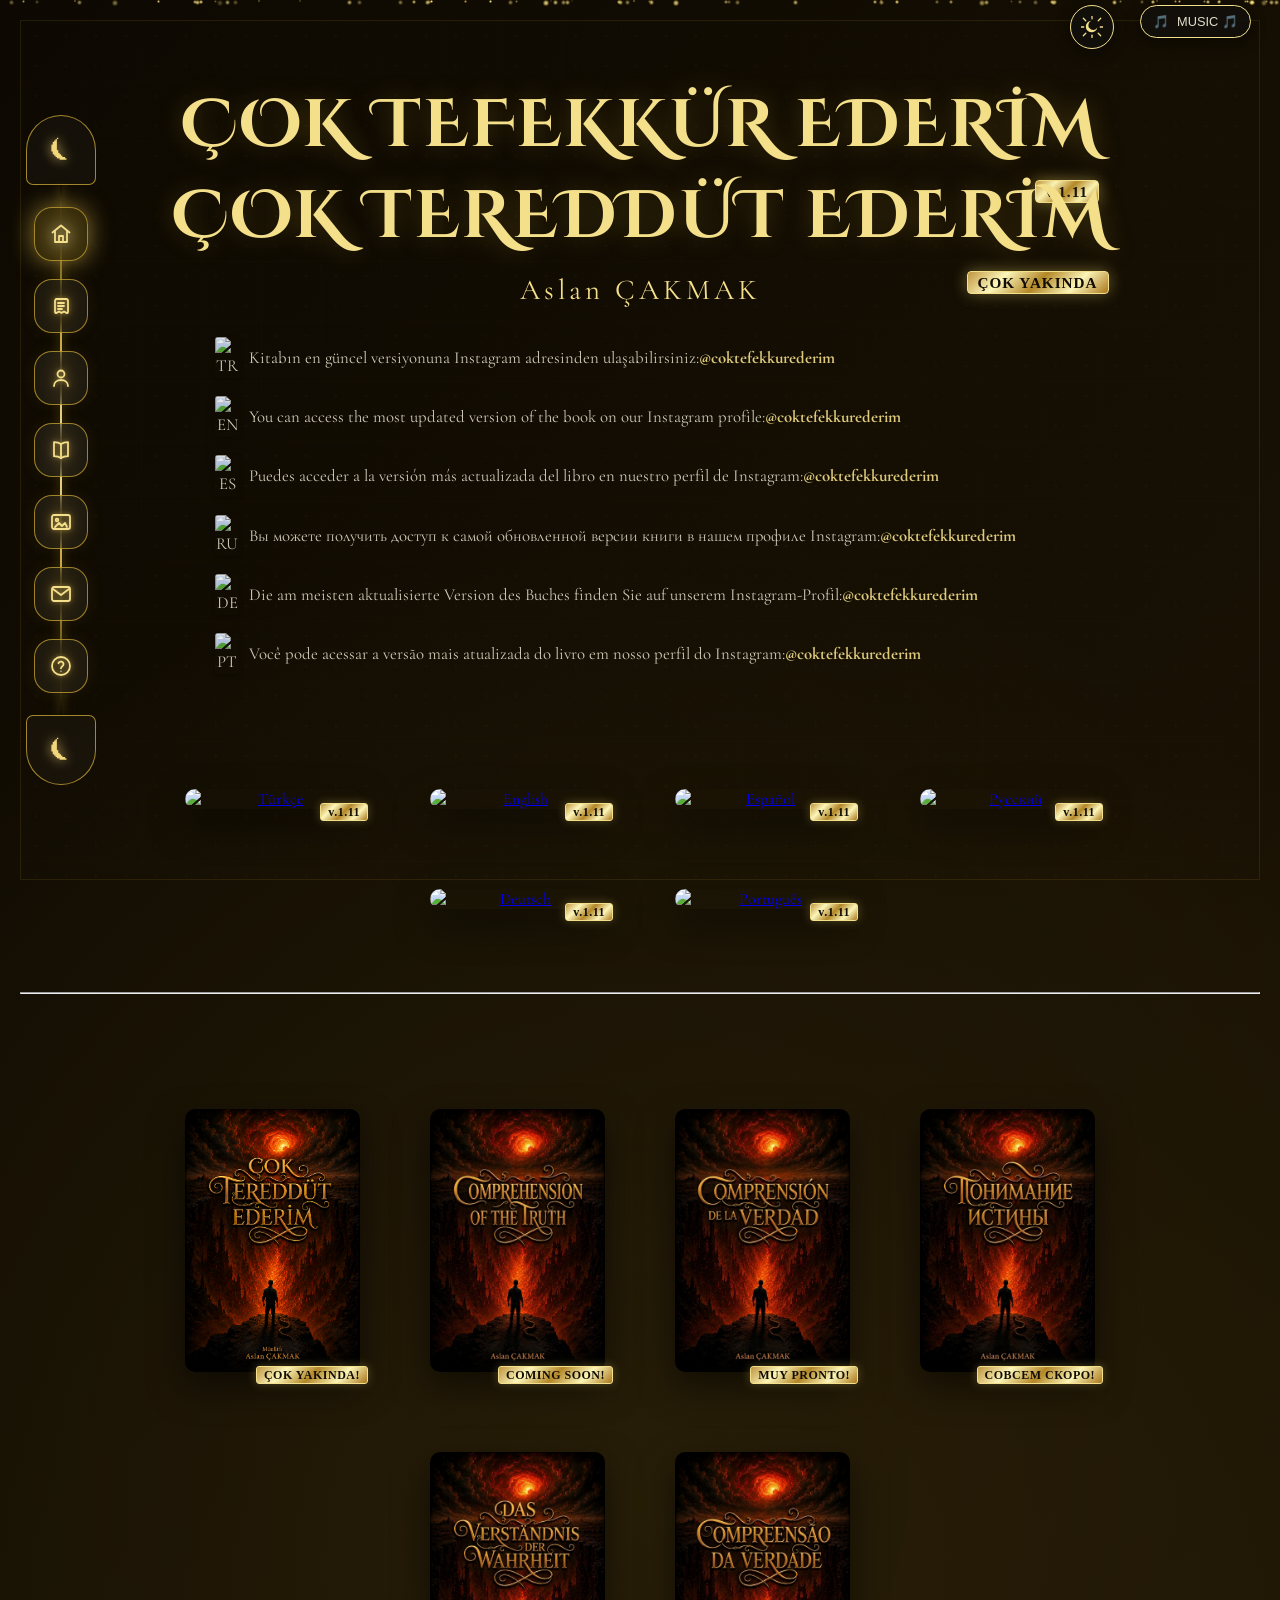
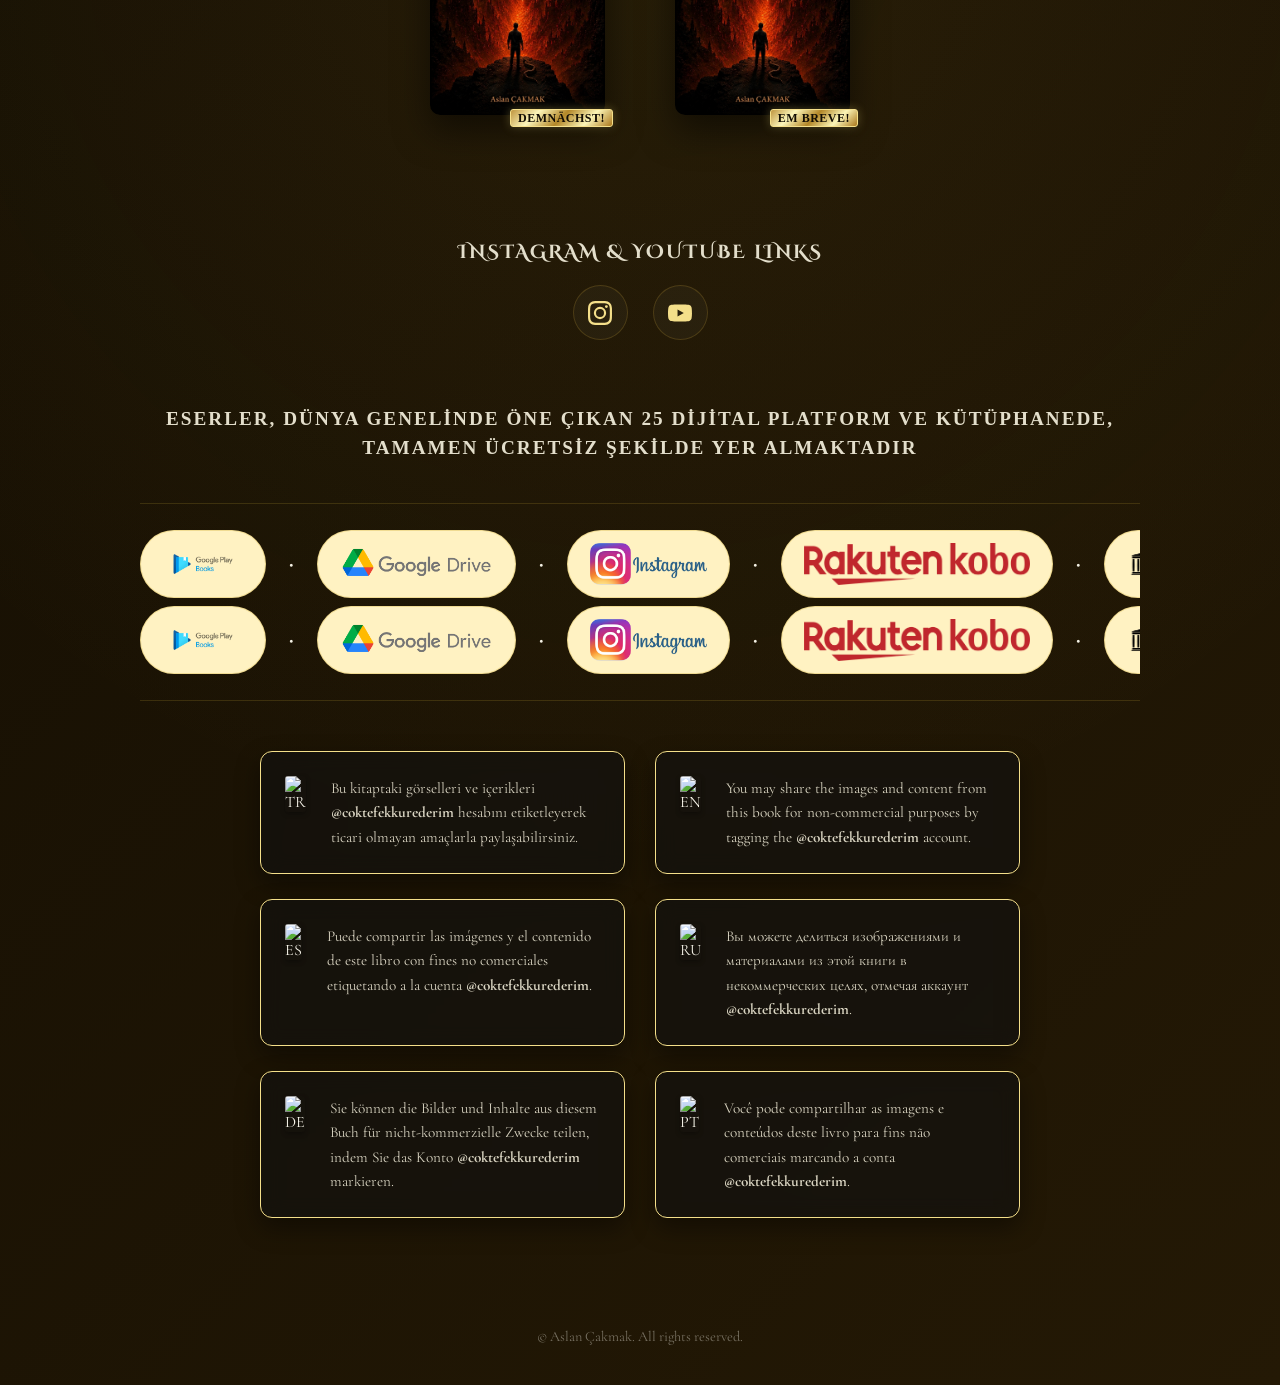
==== commit a47f51ef: "Update index.html" ====
--- a/index.html
+++ b/index.html
@@ -300,10 +300,37 @@
 
   
   
-  <div class="fade-in-title">
-    <h1>ÇOK TEFEKKÜR EDER<span>İM<span class="version-badge">v.1.11</span></span></h1>
-    <h2>Aslan ÇAKMAK</h2>
-  </div>
+<div class="fade-in-title dual-title">
+
+    <div class="title-column left">
+
+        <h1>
+            ÇOK TEFEKKÜR EDER<span>İM
+                <span class="version-badge">v.1.11</span>
+            </span>
+        </h1>
+
+        
+
+    </div>
+
+    <div class="title-separator"></div>
+
+  
+
+    <div class="title-column right">
+
+        <h1>
+            ÇOK TEREDDÜT EDER<span>İM
+                <span class="version-badge">ÇOK YAKINDA</span>
+            </span>
+        </h1>
+        
+    </div>
+
+  <h2>Aslan ÇAKMAK</h2>
+  
+</div>
 
 
   <div id="content-area">  <!-- MAIN CONTENT - YAN PANELDE BUTONA BASINCA DEĞİŞECEK KISIM -->
@@ -583,73 +610,67 @@
   
   <a href="turkce2.pdf" target="_blank" class="book">
       <img src="kapak_tr2.png" alt="Türkçe">
-      <span class="book-version">v.1.11</span>
+      <span class="book-version">ÇOK YAKINDA!</span>
       <div class="book-intro">
         <h4>ÇOK TEREDDÜT EDERİM</h4>
-        <p>SOON! SOON!SOON!SOON!SOON!SOON!
-        SOON!SOON!SOON!SOON!SOON!SOON!SOON!
-        SOON!SOON!SOON!SOON!SOON!SOON!SOON!
-        SOON!SOON!SOON!SOON!SOON!SOON!SOON!</p>
+        <p>ÇOK YAKINDA!....................................
+        ........................................
+        ........................................</p>
       </div>
   </a>
 
   <a href="english2.pdf" target="_blank" class="book">
       <img src="kapak_en2.png" alt="English">
-      <span class="book-version">v.1.11</span>
+      <span class="book-version">COMING SOON!</span>
       <div class="book-intro">
         <h4>COMPREHENSION OF THE TRUTH</h4>
-        <p>SOON! SOON!SOON!SOON!SOON!SOON!
-        SOON!SOON!SOON!SOON!SOON!SOON!SOON!
-        SOON!SOON!SOON!SOON!SOON!SOON!SOON!
-        SOON!SOON!SOON!SOON!SOON!SOON!SOON!</p>
+        <p>COMING SOON!....................................
+        ........................................
+        ........................................</p>
       </div>
   </a>
 
   <a href="espanol2.pdf" target="_blank" class="book">
       <img src="kapak_es2.png" alt="Español">
-      <span class="book-version">v.1.11</span>
+      <span class="book-version">MUY PRONTO!</span>
       <div class="book-intro">
         <h4>COMPRENSIÓN DE LA VERDAD</h4>
-        <p>SOON! SOON!SOON!SOON!SOON!SOON!
-        SOON!SOON!SOON!SOON!SOON!SOON!SOON!
-        SOON!SOON!SOON!SOON!SOON!SOON!SOON!
-        SOON!SOON!SOON!SOON!SOON!SOON!SOON!</p>
+        <p>MUY PRONTO!....................................
+        ........................................
+        ........................................</p>
       </div>
   </a>
 
   <a href="russian2.pdf" target="_blank" class="book">
       <img src="kapak_ru2.png" alt="Русский">
-      <span class="book-version">v.1.11</span>
+      <span class="book-version">СОВСЕМ СКОРО!</span>
       <div class="book-intro">
         <h4>ПОНИМАНИЕ ИСТИНЫ</h4>
-        <p>SOON! SOON!SOON!SOON!SOON!SOON!
-        SOON!SOON!SOON!SOON!SOON!SOON!SOON!
-        SOON!SOON!SOON!SOON!SOON!SOON!SOON!
-        SOON!SOON!SOON!SOON!SOON!SOON!SOON!</p>
+        <p>СОВСЕМ СКОРО!....................................
+        ........................................
+        ........................................</p>
       </div>
   </a>
 
   <a href="german2.pdf" target="_blank" class="book">
       <img src="kapak_de2.png" alt="Deutsch">
-      <span class="book-version">v.1.11</span>
+      <span class="book-version">DEMNÄCHST!</span>
       <div class="book-intro">
         <h4>DAS VERSTÄNDNIS DER WAHRHEIT</h4>
-        <p>SOON! SOON!SOON!SOON!SOON!SOON!
-        SOON!SOON!SOON!SOON!SOON!SOON!SOON!
-        SOON!SOON!SOON!SOON!SOON!SOON!SOON!
-        SOON!SOON!SOON!SOON!SOON!SOON!SOON!</p>
+        <p>DEMNÄCHST!....................................
+        ........................................
+        ........................................</p>
       </div>
   </a>
 
   <a href="portugues2.pdf" target="_blank" class="book">
       <img src="kapak_pt2.png" alt="Português">
-      <span class="book-version">v.1.11</span>
+      <span class="book-version">EM BREVE!</span>
       <div class="book-intro">
         <h4>COMPREENSÃO DA VERDADE</h4>
-        <p>SOON! SOON!SOON!SOON!SOON!SOON!
-        SOON!SOON!SOON!SOON!SOON!SOON!SOON!
-        SOON!SOON!SOON!SOON!SOON!SOON!SOON!
-        SOON!SOON!SOON!SOON!SOON!SOON!SOON!</p>
+        <p>EM BREVE!....................................
+        ........................................
+        ........................................</p>
       </div>
   </a>
 
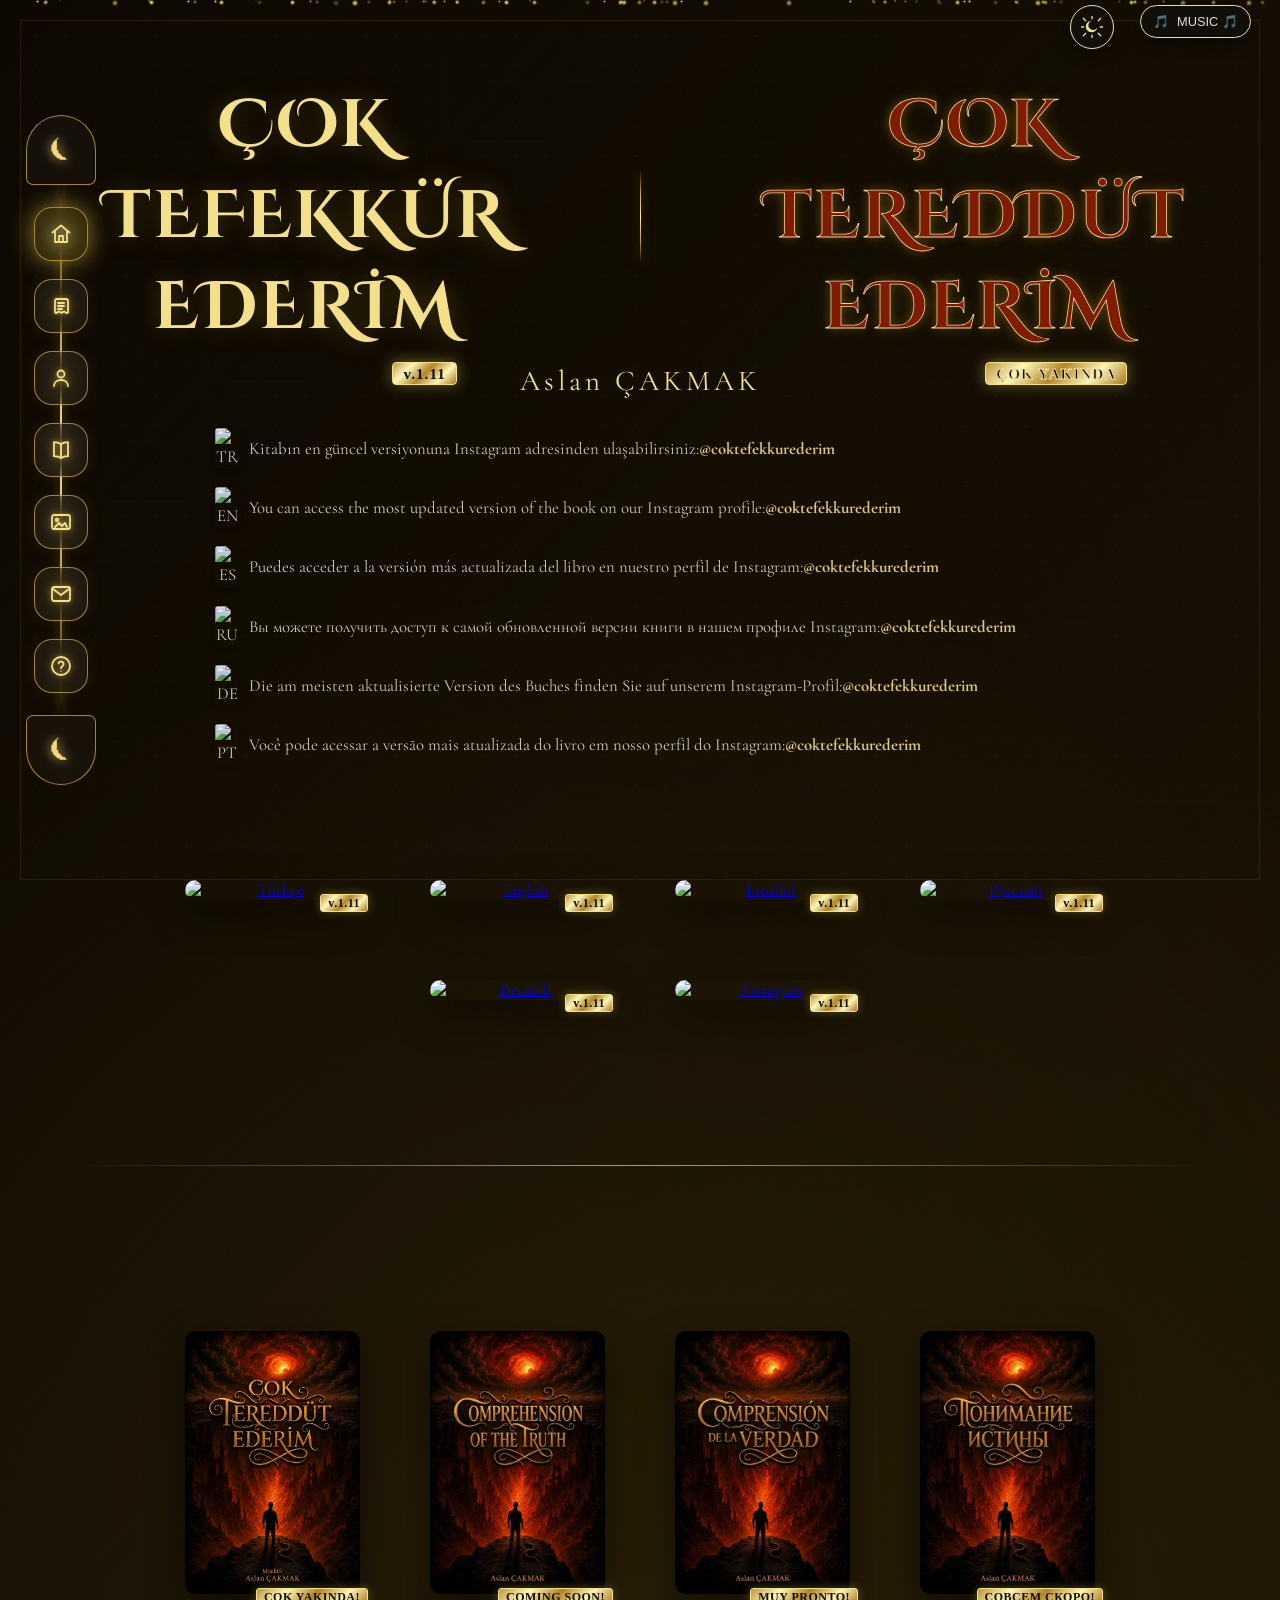
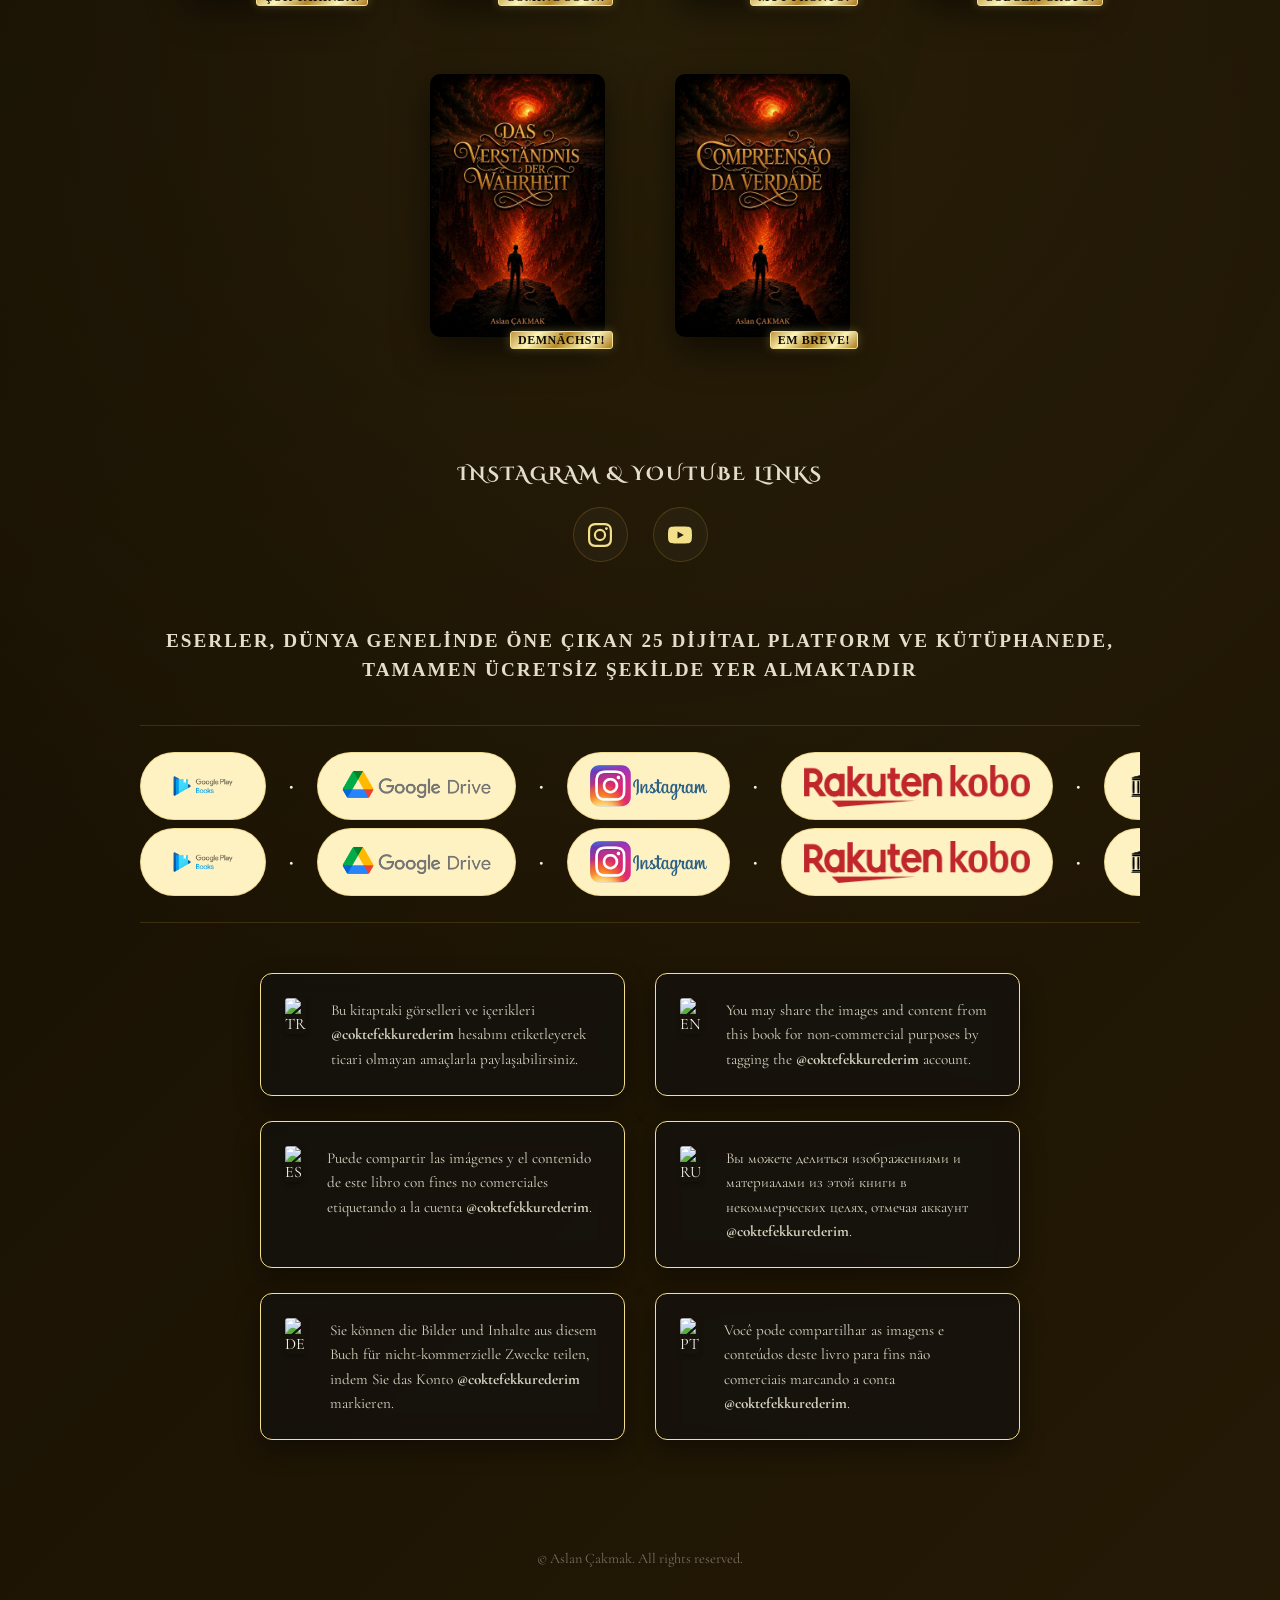
==== commit 531b810b: "Update index.html" ====
--- a/index.html
+++ b/index.html
@@ -300,36 +300,36 @@
 
   
   
-<div class="fade-in-title dual-title">
-
-    <div class="title-column left">
-
-        <h1>
-            ÇOK TEFEKKÜR EDER<span>İM
-                <span class="version-badge">v.1.11</span>
-            </span>
-        </h1>
-
-        
+<div class="fade-in-title">
+
+    <div class="dual-title">
+
+        <div class="title-column left">
+
+            <h1 class="book-title-left">
+                ÇOK TEFEKKÜR EDER<span>İM
+                    <span class="version-badge">v.1.11</span>
+                </span>
+            </h1>
+
+        </div>
+
+        <div class="title-separator"></div>
+
+        <div class="title-column right">
+
+            <h1 class="book-title-right">
+                ÇOK TEREDDÜT EDER<span>İM
+                    <span class="version-badge">ÇOK YAKINDA</span>
+                </span>
+            </h1>
+
+        </div>
 
     </div>
 
-    <div class="title-separator"></div>
-
-  
-
-    <div class="title-column right">
-
-        <h1>
-            ÇOK TEREDDÜT EDER<span>İM
-                <span class="version-badge">ÇOK YAKINDA</span>
-            </span>
-        </h1>
-        
-    </div>
-
-  <h2>Aslan ÇAKMAK</h2>
-  
+    <h2>Aslan ÇAKMAK</h2>
+
 </div>
 
 
--- a/style.css
+++ b/style.css
@@ -1256,6 +1256,126 @@
     text-shadow: 0 0 25px rgba(212,175,55,0.25);
     letter-spacing: 2px;
 }
+
+/* =====BAŞLIĞI İKİLEDİĞİMİZ İÇİN ALTINA EKLİYORUM EZSİN KODU DİYE====================================== */
+
+.dual-book-title{
+
+    display:grid;
+    grid-template-columns:1fr auto 1fr;
+    align-items:center;
+    column-gap:50px;
+
+    width:min(1400px,95%);
+    margin:0 auto;
+
+}
+
+.book-title-left,
+.book-title-right{
+
+    margin:0;
+    text-align:center;
+
+}
+
+.title-separator{
+
+    width:1px;
+    height:90px;
+
+    background:linear-gradient(
+        to bottom,
+        transparent,
+        #d4af37,
+        #f4df8a,
+        #d4af37,
+        transparent
+    );
+
+}
+
+/*=========================================================
+  İKİLİ KİTAP BAŞLIĞI
+=========================================================*/
+
+.dual-book-title{
+
+    display:flex;
+    justify-content:center;
+    align-items:center;
+
+    gap:55px;
+
+    width:min(1350px,95%);
+    margin:0 auto;
+
+}
+
+.book-title-left,
+.book-title-right{
+
+    flex:1;
+
+    text-align:center;
+
+    margin:0;
+
+}
+
+.book-title-right{
+
+    color:#801c03;
+
+    -webkit-text-stroke:0.8px rgba(255,235,170,.9);
+
+    text-shadow:
+        0 0 10px rgba(220,143,50,.35),
+        0 0 20px rgba(212,175,55,.18);
+
+}
+
+.title-separator{
+
+    width:1px;
+    height:95px;
+
+    background:linear-gradient(
+        to bottom,
+        transparent,
+        rgba(212,175,55,.9),
+        rgba(255,235,170,1),
+        rgba(212,175,55,.9),
+        transparent
+    );
+
+    box-shadow:
+        0 0 12px rgba(212,175,55,.45);
+
+}
+
+.dual-title{
+
+    width:100%;
+
+    display:grid;
+
+    grid-template-columns:1fr auto 1fr;
+
+    align-items:center;
+
+    gap:50px;
+
+}
+
+.fade-in-title{
+
+    display:flex;
+    flex-direction:column;
+    align-items:center;
+
+}
+
 
 /* =====BAŞLIK ALTINDAKİ ASLAN ÇAKMAK====================================== */
 h2 {
@@ -1639,6 +1759,32 @@
 }
 
 
+/* DOCK SEPERATOR */
+.book-separator{
+
+    width:min(1300px,92%);
+    margin:90px auto;
+
+    border:none;
+    height:1px;
+
+    background:linear-gradient(
+        to right,
+        transparent,
+        rgba(212,175,55,.9),
+        transparent
+    );
+
+}
+
+
+
+
+
+
+
+
+
 /* SOSYAL MEDYA SİMGELERİ */
 .social-section {
     text-align: center;
